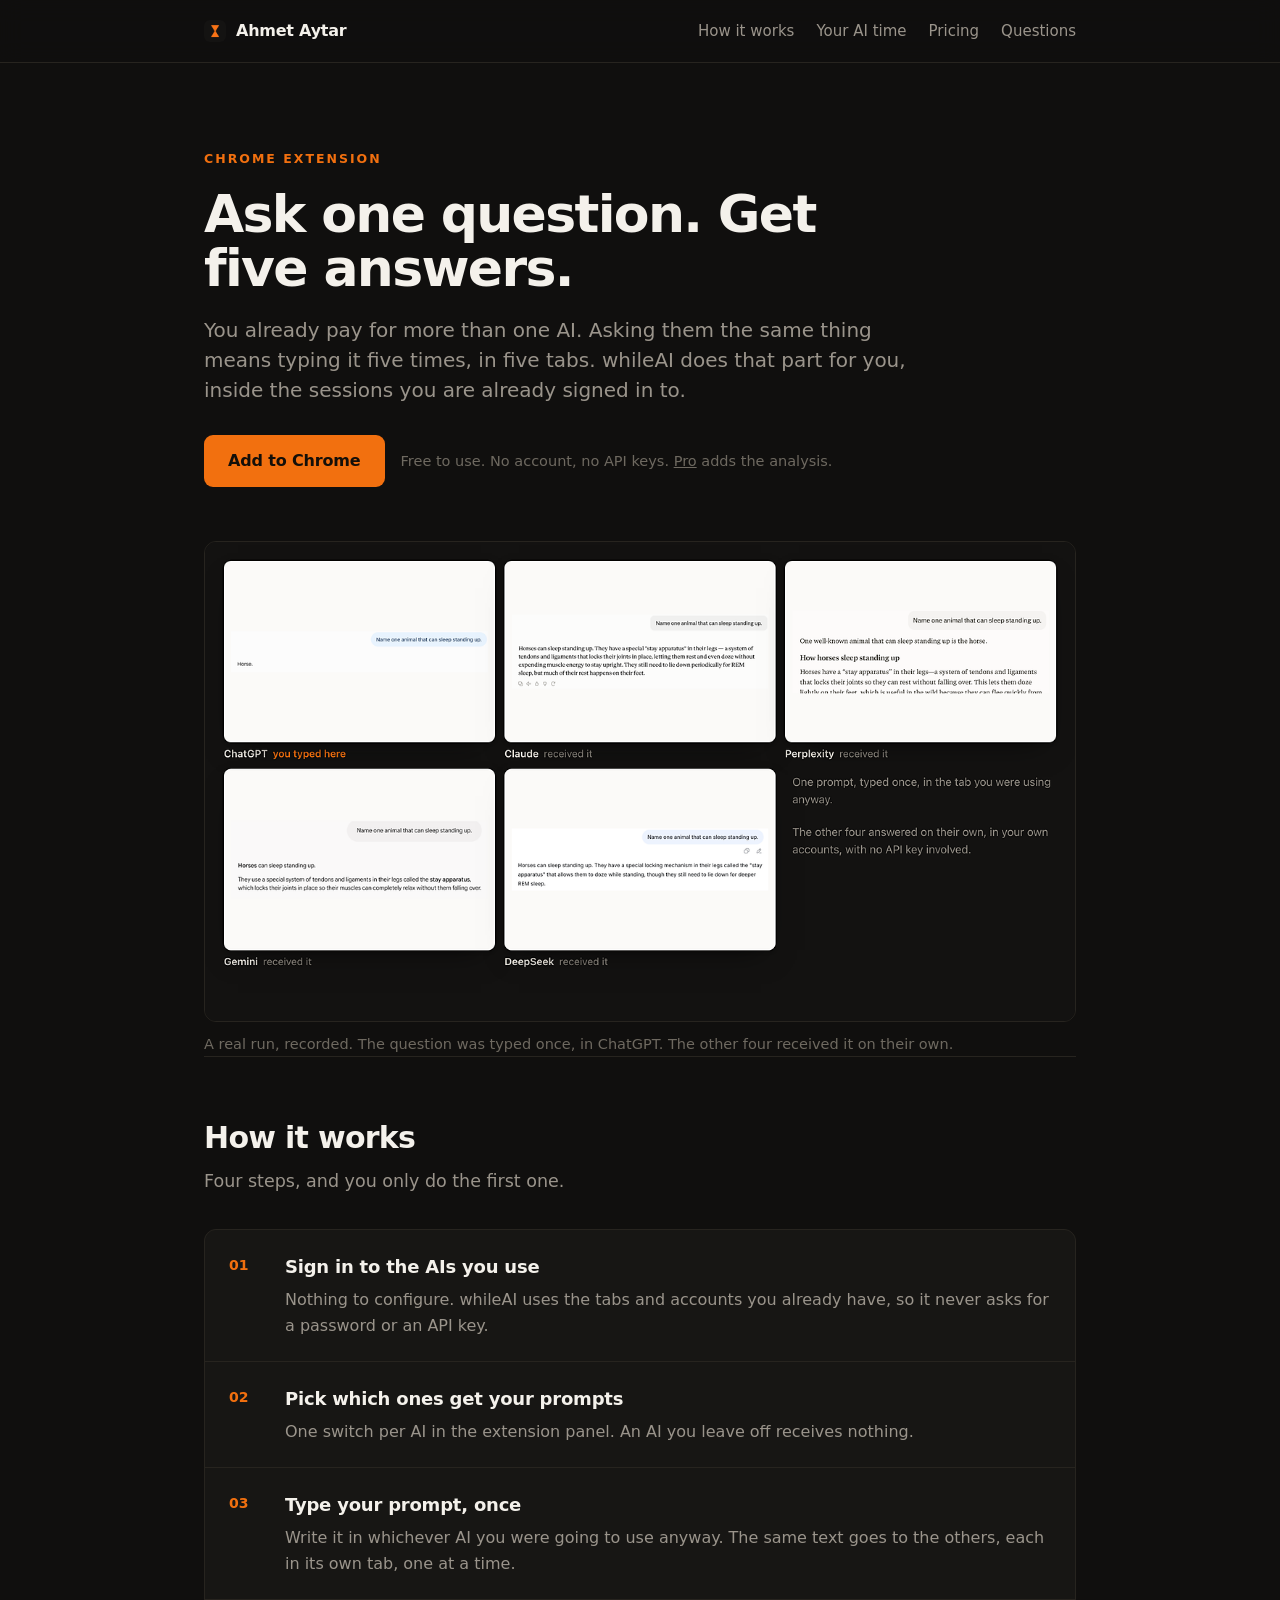
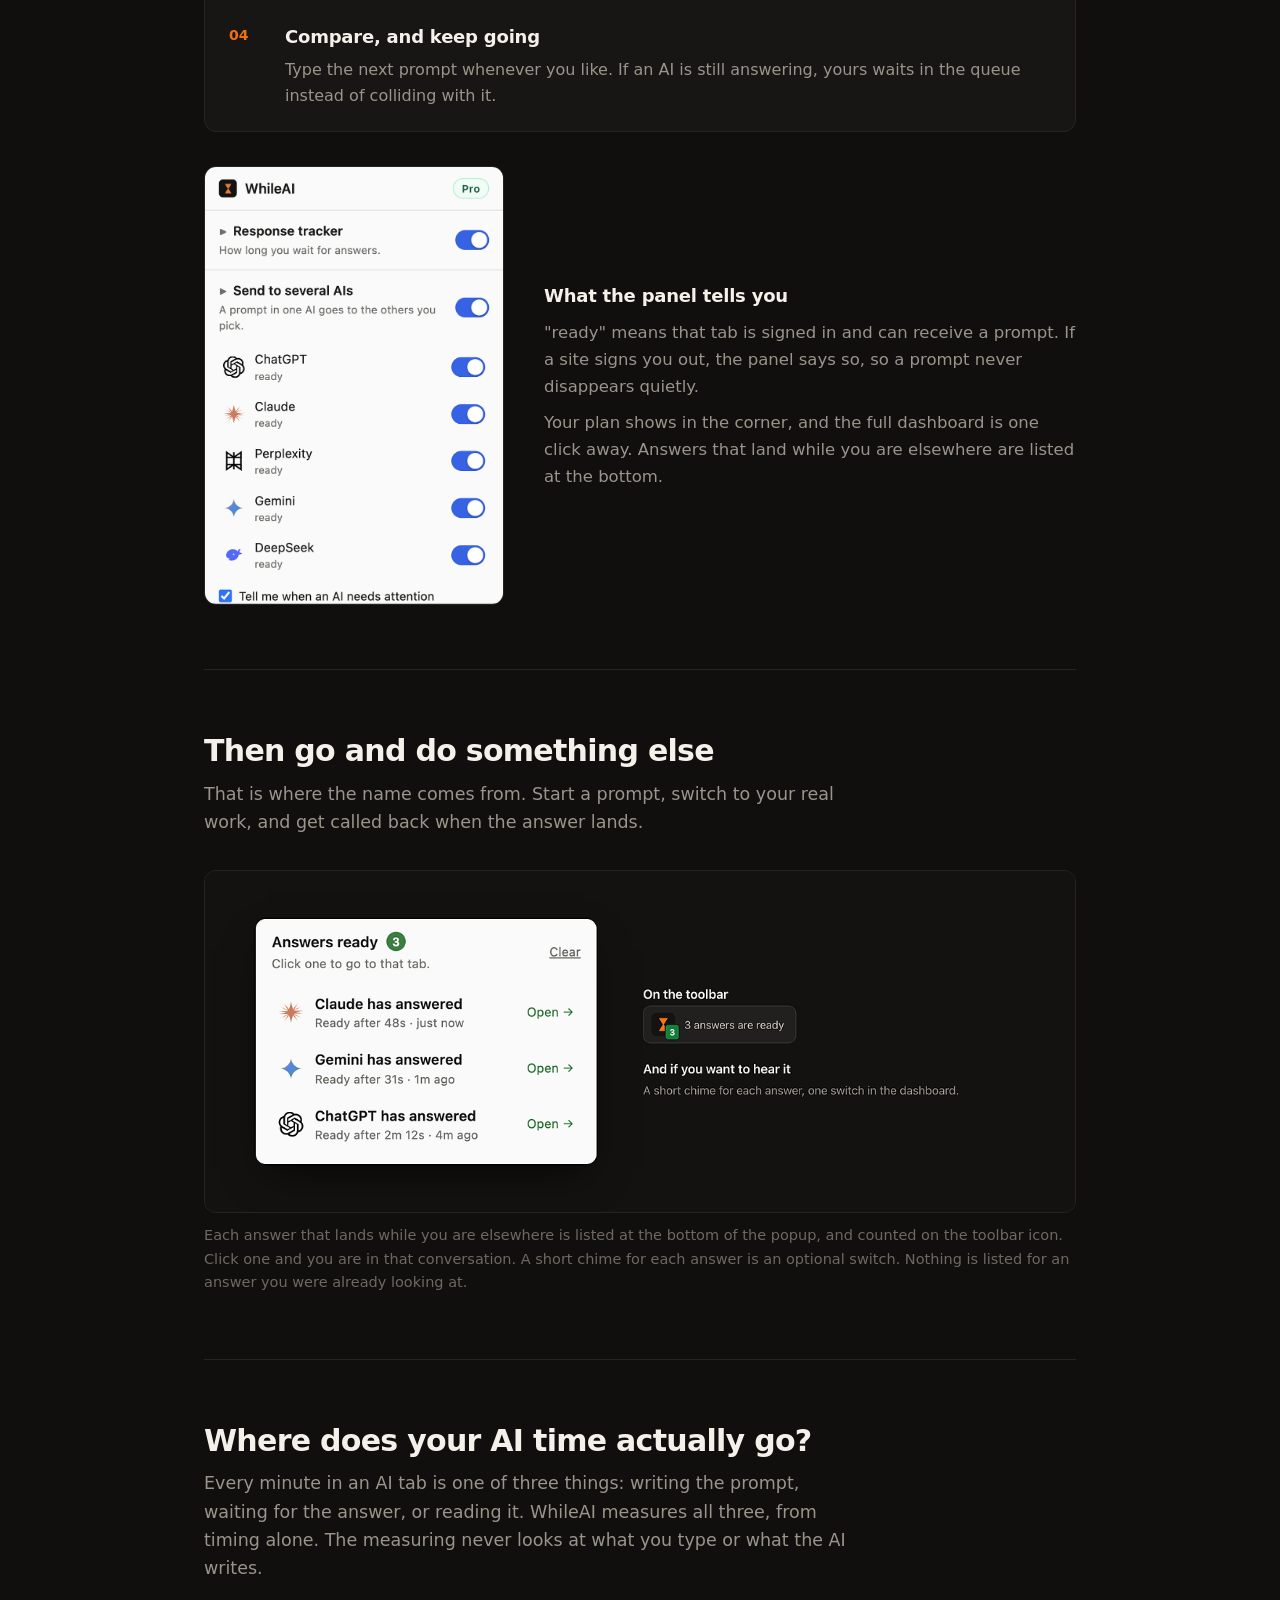
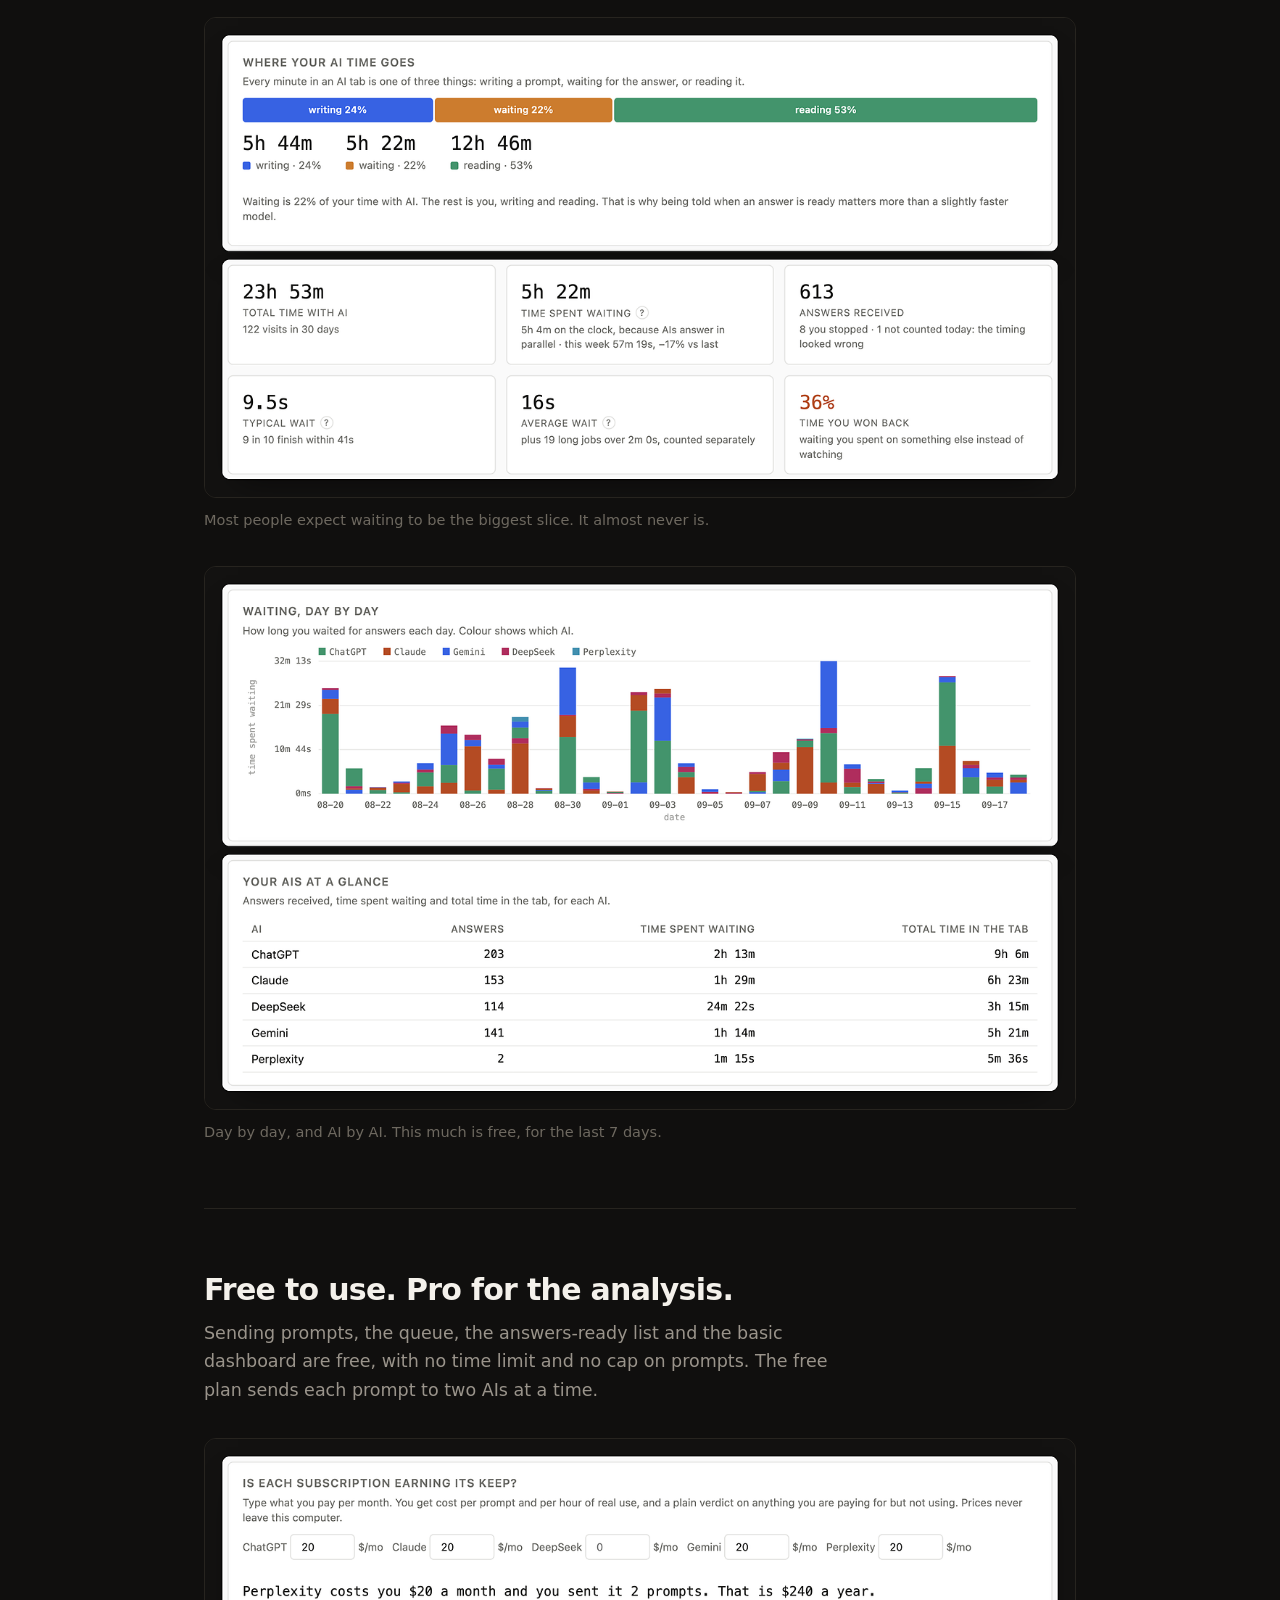
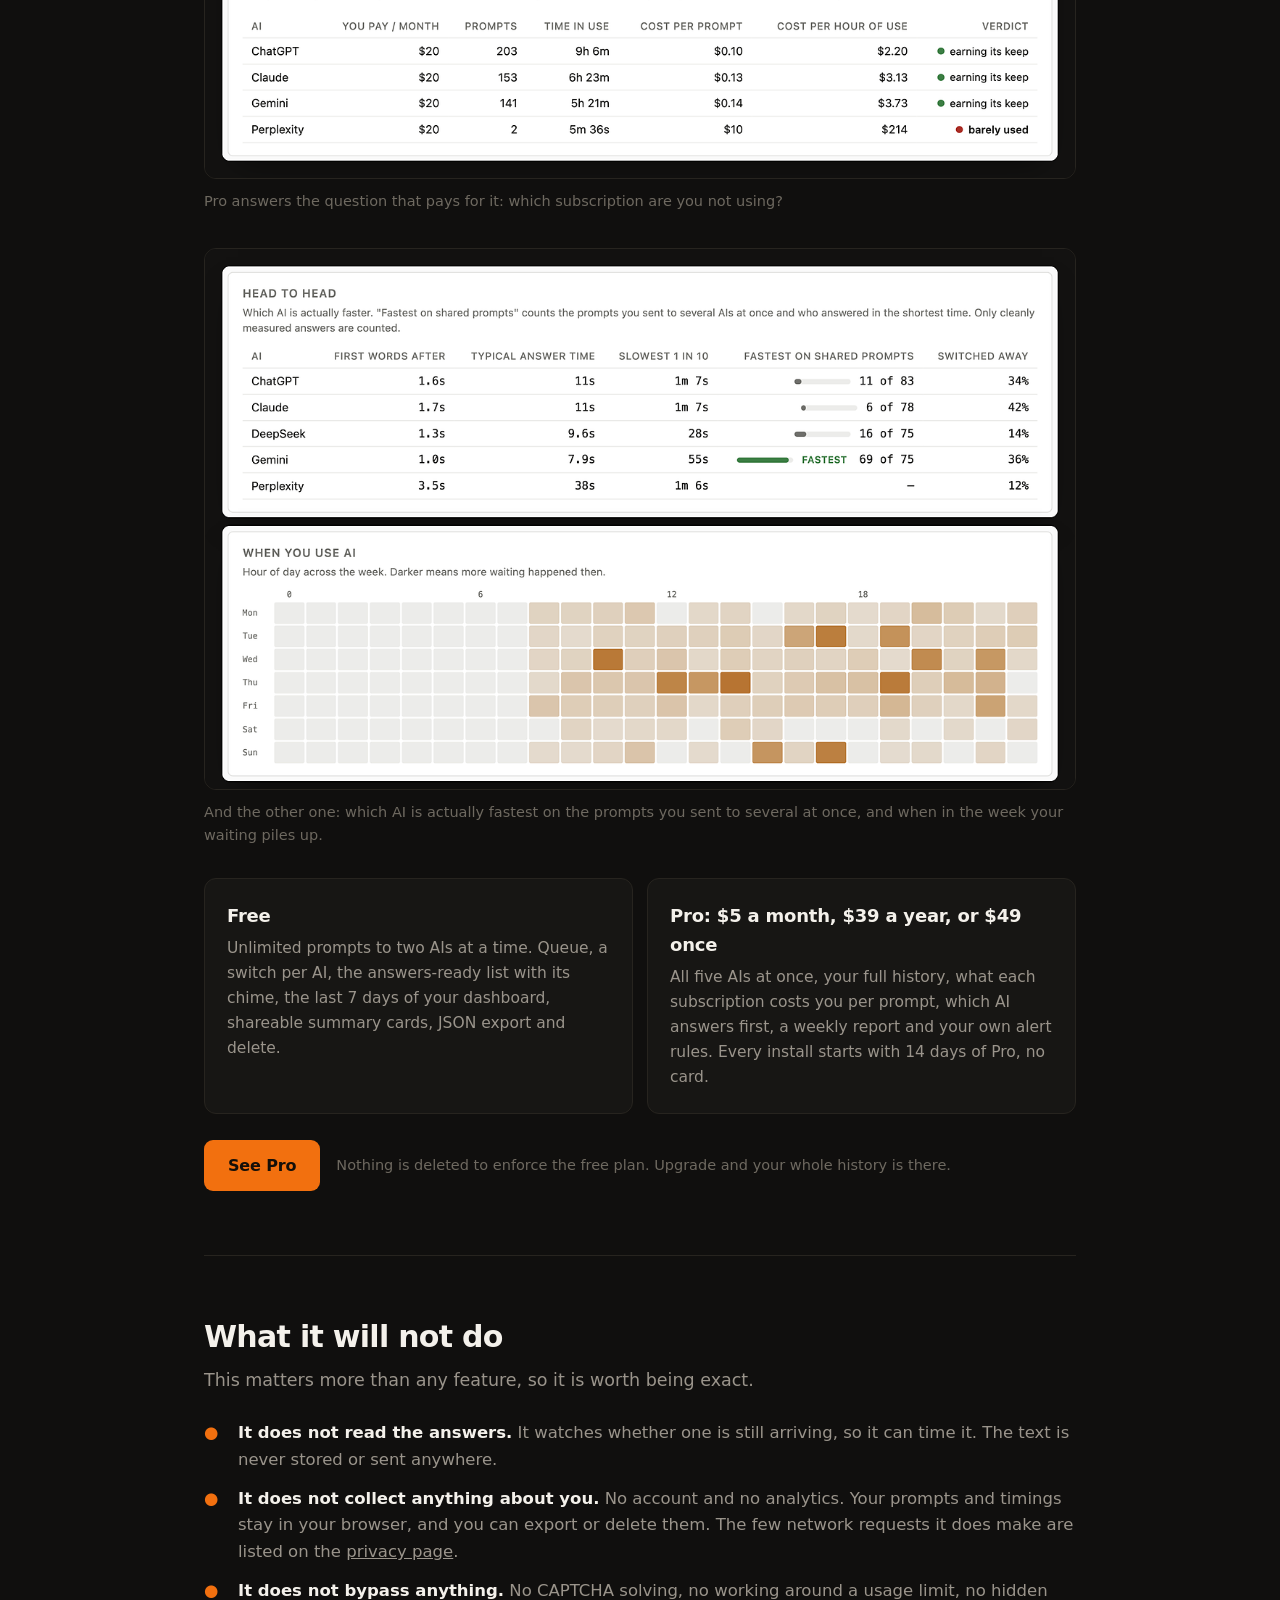
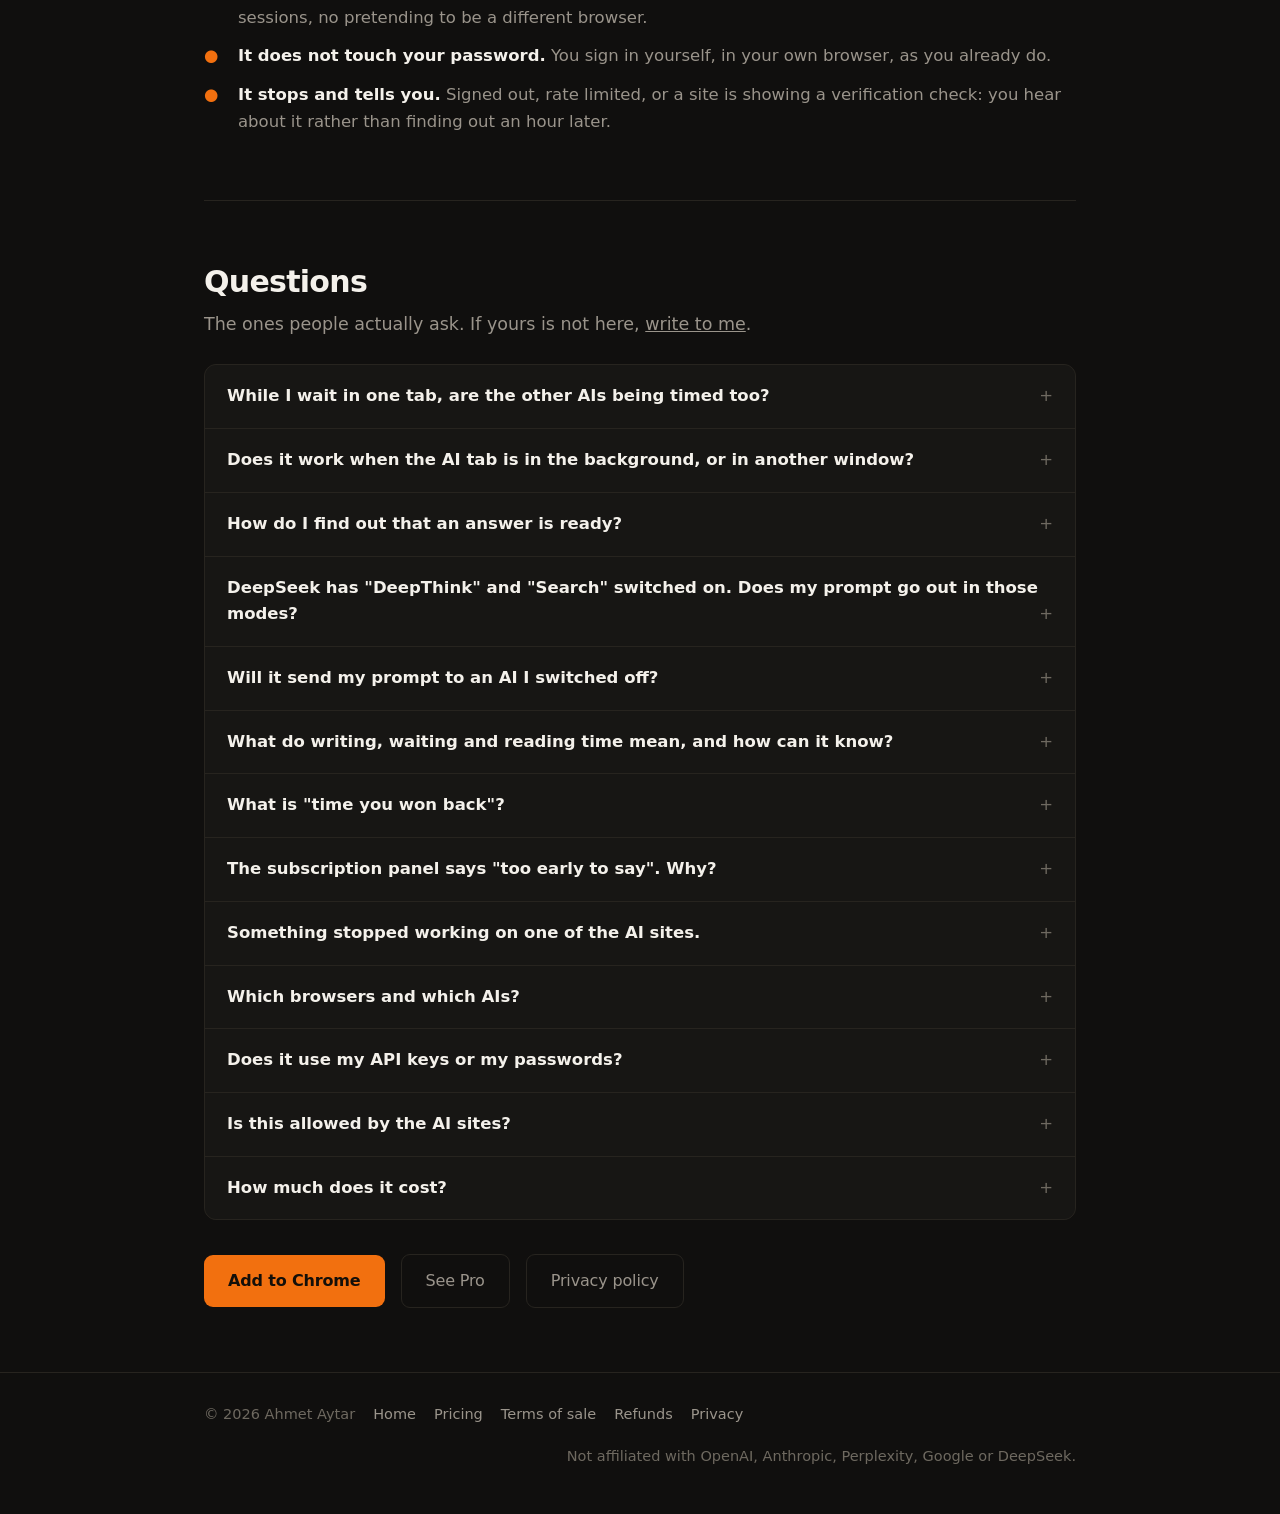
==== whileai/index.html @ 4725c01c "docs(whileai): say the measuring never looks at what is typed, not that nothing is read Co-Authored-" ====
<!doctype html>
<html lang="en">
<head>
<meta charset="utf-8">
<meta name="viewport" content="width=device-width, initial-scale=1">
<title>WhileAI: ask ChatGPT, Claude and Gemini at once</title>
<meta name="description" content="Send one prompt to ChatGPT, Claude, Gemini, Perplexity and DeepSeek in your own tabs. Get told when answers land. See where your AI time goes.">
<link rel="stylesheet" href="../style.css">
<link rel="icon" href="img/icon.png">
<link rel="canonical" href="https://ahmetaytar.com/whileai/">
<meta property="og:title" content="WhileAI: one prompt, several AIs, your own tabs">
<meta property="og:description" content="Type a prompt once. ChatGPT, Claude, Gemini, Perplexity and DeepSeek answer in your own tabs, and you get told when they are done.">
<meta property="og:image" content="https://ahmetaytar.com/whileai/img/proof.png">
<meta property="og:url" content="https://ahmetaytar.com/whileai">
<meta name="twitter:card" content="summary_large_image">
</head>
<body>

<header class="top"><div class="wrap">
  <a class="brand" href="/"><img src="img/icon.png" alt="">Ahmet Aytar</a>
  <nav><a href="#how">How it works</a><a href="#time">Your AI time</a><a href="#pricing">Pricing</a><a href="#help">Questions</a></nav>
</div></header>

<div class="wrap">

<section class="hero plain">
  <div class="eyebrow">Chrome extension</div>
  <h1>Ask one question. Get five answers.</h1>
  <p class="lede">You already pay for more than one AI. Asking them the same
  thing means typing it five times, in five tabs. whileAI does that part for
  you, inside the sessions you are already signed in to.</p>
  <div class="actions">
    <a class="btn" href="https://chromewebstore.google.com/detail/jkemgnopkjenepaohooaghojmoabplmp">Add to Chrome</a>
    <span class="note">Free to use. No account, no API keys. <a href="upgrade/">Pro</a> adds the analysis.</span>
  </div>
</section>

<figure class="proofscroll">
  <img src="img/proof.png" alt="Five AI panes side by side. The prompt was typed in ChatGPT; Claude, Perplexity, Gemini and DeepSeek each show the same question and their own answer." width="1200" height="660">
  <figcaption>A real run, recorded. The question was typed once, in ChatGPT.
  The other four received it on their own.</figcaption>
</figure>

<section id="how">
  <h2>How it works</h2>
  <p class="sub">Four steps, and you only do the first one.</p>

  <div class="steps">
    <div class="step"><b>01</b><div>
      <h3>Sign in to the AIs you use</h3>
      <p>Nothing to configure. whileAI uses the tabs and accounts you already
      have, so it never asks for a password or an API key.</p>
    </div></div>
    <div class="step"><b>02</b><div>
      <h3>Pick which ones get your prompts</h3>
      <p>One switch per AI in the extension panel. An AI you leave off receives
      nothing.</p>
    </div></div>
    <div class="step"><b>03</b><div>
      <h3>Type your prompt, once</h3>
      <p>Write it in whichever AI you were going to use anyway. The same text
      goes to the others, each in its own tab, one at a time.</p>
    </div></div>
    <div class="step"><b>04</b><div>
      <h3>Compare, and keep going</h3>
      <p>Type the next prompt whenever you like. If an AI is still answering,
      yours waits in the queue instead of colliding with it.</p>
    </div></div>
  </div>

  <div class="panelrow">
    <figure class="panelshot">
      <img src="img/panel.png" alt="The whileAI panel showing ChatGPT, Claude, Perplexity, Gemini and DeepSeek, each marked ready with its own toggle." width="760" height="1115">
    </figure>
    <div class="panelcopy">
      <h3>What the panel tells you</h3>
      <p>"ready" means that tab is signed in and can receive a prompt. If a site
      signs you out, the panel says so, so a prompt never disappears quietly.</p>
      <p>Your plan shows in the corner, and the full dashboard is one click
      away. Answers that land while you are elsewhere are listed at the bottom.</p>
    </div>
  </div>
</section>

<section id="notify">
  <h2>Then go and do something else</h2>
  <p class="sub">That is where the name comes from. Start a prompt, switch to
  your real work, and get called back when the answer lands.</p>

  <figure>
    <img src="img/notify.png" alt="The Answers ready list in the WhileAI popup: Claude has answered, ready after 48 seconds; Gemini has answered; ChatGPT has answered. Beside it, the toolbar icon with a green 3." width="1200" height="470">
    <figcaption>Each answer that lands while you are elsewhere is listed at the bottom
    of the popup, and counted on the toolbar icon. Click one and you are in that
    conversation. A short chime for each answer is an optional switch.
    Nothing is listed for an answer you were already looking at.</figcaption>
  </figure>
</section>

<section id="time">
  <h2>Where does your AI time actually go?</h2>
  <p class="sub">Every minute in an AI tab is one of three things: writing the
  prompt, waiting for the answer, or reading it. WhileAI measures all three,
  from timing alone. The measuring never looks at what you type or what the AI writes.</p>

  <figure>
    <img src="img/dashboard.png" alt="The dashboard: a bar split into writing, waiting and reading time, above totals for time with AI, time spent waiting, answers received and typical wait." width="1200" height="661">
    <figcaption>Most people expect waiting to be the biggest slice. It almost never is.</figcaption>
  </figure>

  <figure>
    <img src="img/daily.png" alt="A bar chart of waiting time per day, coloured by AI, above a table of answers, waiting time and total time for each AI." width="1200" height="747">
    <figcaption>Day by day, and AI by AI. This much is free, for the last 7 days.</figcaption>
  </figure>
</section>

<section id="pricing">
  <h2>Free to use. Pro for the analysis.</h2>
  <p class="sub">Sending prompts, the queue, the answers-ready list and the basic
  dashboard are free, with no time limit and no cap on prompts. The free plan
  sends each prompt to two AIs at a time.</p>

  <figure>
    <img src="img/pro.png" alt="The Pro subscription panel: four AI subscriptions at 20 dollars each with cost per prompt and per hour of use, and a line saying Perplexity costs 20 dollars a month and was sent 2 prompts." width="1200" height="468">
    <figcaption>Pro answers the question that pays for it: which subscription are you not using?</figcaption>
  </figure>

  <figure>
    <img src="img/speed.png" alt="A head to head table of five AIs with first words, typical answer time and how often each was fastest on shared prompts, with Gemini marked fastest, above a heatmap of waiting by hour and weekday." width="1200" height="745" loading="lazy">
    <figcaption>And the other one: which AI is actually fastest on the prompts you sent to several at once, and when in the week your waiting piles up.</figcaption>
  </figure>

  <div class="cards">
    <div class="card">
      <h3>Free</h3>
      <p>Unlimited prompts to two AIs at a time. Queue, a switch per AI,
      the answers-ready list with its chime, the last 7 days of your dashboard, shareable
      summary cards, JSON export and delete.</p>
    </div>
    <div class="card">
      <h3>Pro: $5 a month, $39 a year, or $49 once</h3>
      <p>All five AIs at once, your full history, what each subscription costs
      you per prompt, which AI answers first, a weekly report and your own
      alert rules. Every install starts with 14 days of Pro, no card.</p>
    </div>
  </div>

  <div class="actions" style="margin-top:26px">
    <a class="btn" href="upgrade/">See Pro</a>
    <span class="note">Nothing is deleted to enforce the free plan. Upgrade and your whole history is there.</span>
  </div>
</section>

<section id="promises">
  <h2>What it will not do</h2>
  <p class="sub">This matters more than any feature, so it is worth being exact.</p>

  <div class="facts">
    <div class="fact"><i>&#9679;</i><div><b>It does not read the answers.</b>
      It watches whether one is still arriving, so it can time it. The text is
      never stored or sent anywhere.</div></div>
    <div class="fact"><i>&#9679;</i><div><b>It does not collect anything about you.</b>
      No account and no analytics. Your prompts and timings stay in your
      browser, and you can export or delete them. The few network requests it
      does make are listed on the <a href="privacy/">privacy page</a>.</div></div>
    <div class="fact"><i>&#9679;</i><div><b>It does not bypass anything.</b>
      No CAPTCHA solving, no working around a usage limit, no hidden sessions,
      no pretending to be a different browser.</div></div>
    <div class="fact"><i>&#9679;</i><div><b>It does not touch your password.</b>
      You sign in yourself, in your own browser, as you already do.</div></div>
    <div class="fact"><i>&#9679;</i><div><b>It stops and tells you.</b>
      Signed out, rate limited, or a site is showing a verification check:
      you hear about it rather than finding out an hour later.</div></div>
  </div>
</section>

<section id="help">
  <h2>Questions</h2>
  <p class="sub">The ones people actually ask. If yours is not here,
  <a href="mailto:aytarahmetyasin@gmail.com">write to me</a>.</p>

  <div class="faq">
    <details><summary>While I wait in one tab, are the other AIs being timed too?</summary>
      <p>Yes. Every AI tab is timed on its own, at the same moment, including the ones in the background that you are not looking at. If you send one prompt to four AIs, you get four separate timings.</p>
      <p>The dashboard shows this two ways, because they are different questions. <b>Time spent waiting</b> adds up every AI's wait. Under it, <b>on the clock</b> merges the waits that overlapped. Four AIs that each take 10 seconds, all at once, is 40 seconds of waiting and 10 seconds on the clock. The first tells you how much answering you asked for; the second is how long you actually sat there.</p></details>
    <details><summary>Does it work when the AI tab is in the background, or in another window?</summary>
      <p>Yes, that is the normal case. Your prompt is delivered to tabs you are not looking at, and the answers-ready list tells you when each one has answered. Chrome slows background tabs down a great deal; WhileAI times its own steps on a clock Chrome does not slow, so a tab you have not touched for an hour still receives the prompt straight away.</p></details>
    <details><summary>How do I find out that an answer is ready?</summary>
      <p>The WhileAI popup has an <b>Answers ready</b> list at the bottom: one line per answer that landed while you were not looking at that tab, naming the AI and how long it took. Click a line and you are in that conversation, and the line goes away. The toolbar icon shows the same count in green. If you also want to hear it, the dashboard has a switch for a short chime that plays once per answer, with a "Test the chime" button next to it.</p></details>
    <details><summary>DeepSeek has "DeepThink" and "Search" switched on. Does my prompt go out in those modes?</summary>
      <p>No. DeepSeek remembers those two buttons from your last visit, and a slow thinking mode is rarely what you want when the same prompt is going to several AIs. Before WhileAI types a prompt there on your behalf it switches both off, the same click you would make, so the prompt goes out in the standard mode. It only does this on prompts it delivers, never while you are typing in DeepSeek yourself.</p></details>
    <details><summary>Will it send my prompt to an AI I switched off?</summary>
      <p>No. There is one switch per AI and an AI that is off receives nothing. Closing an AI's tab switches it off too. On the free plan a prompt reaches two other AIs at a time; if you switched on more, a notice tells you by name which ones were left out.</p></details>
    <details><summary>What do writing, waiting and reading time mean, and how can it know?</summary>
      <p>Writing is the time keys are being pressed in the message box. Waiting is from the moment you send until the answer stops arriving. Reading is time with the tab in front, the window focused, and some sign of life from you in the last minute. All three come from timing alone. WhileAI never reads what you type or what the AI writes, and a tab left open overnight does not count as eight hours of reading.</p></details>
    <details><summary>What is "time you won back"?</summary>
      <p>The share of your waiting that you spent on something else instead of watching the answer appear. A higher number is better. It only counts answers in tabs you were using yourself; prompts delivered to background tabs are left out, because "you left the tab" means nothing for a tab you were never in.</p></details>
    <details><summary>The subscription panel says "too early to say". Why?</summary>
      <p>It will not judge a subscription on less than 14 days of use. Until then it shows what each prompt has cost you so far, scaled from the days it has. After two weeks it says which subscriptions are earning their keep and which you have barely opened.</p></details>
    <details><summary>Something stopped working on one of the AI sites.</summary>
      <p>The AI sites change their pages often. WhileAI checks itself, and when a site changes, a fix is usually published within hours and installs on its own, with no store update. Reloading the AI tab picks it up. If it has not come back by the next day, write to me.</p></details>
    <details><summary>Which browsers and which AIs?</summary>
      <p>Chrome, and browsers that install from the Chrome Web Store such as Edge, Brave and Arc. ChatGPT, Claude, Gemini, Perplexity and DeepSeek. It runs on those five sites only and asks for no "all sites" access. Every permission is explained on the <a href="privacy/">privacy page</a>.</p></details>
    <details><summary>Does it use my API keys or my passwords?</summary>
      <p>Neither. It works inside the tabs you are already signed in to, the same way you would: it puts the text in the box and presses send. It never sees a password, and there is nothing to configure.</p></details>
    <details><summary>Is this allowed by the AI sites?</summary>
      <p>WhileAI does by machine what you would do by hand in your own account, one prompt at a time, at human pace. It does not solve CAPTCHAs, get around usage limits or hide what it is. When a site puts up a check or a limit, it stops and tells you. Each provider's terms are still yours to follow, and none of them is affiliated with WhileAI.</p></details>
    <details><summary>How much does it cost?</summary>
      <p>Using it is free: unlimited prompts to two AIs at a time, with the answers-ready list and the 7-day dashboard. <a href="upgrade/">Pro</a> is $5 a month, $39 a year or $49 once, and adds all five AIs and the analysis. Every install starts with 14 days of Pro, no card.</p></details>
  </div>

  <div class="actions" style="margin-top:34px">
    <a class="btn" href="https://chromewebstore.google.com/detail/jkemgnopkjenepaohooaghojmoabplmp">Add to Chrome</a>
    <a class="btn ghost" href="upgrade/">See Pro</a>
    <a class="btn ghost" href="privacy/">Privacy policy</a>
  </div>
</section>

</div>

<footer><div class="wrap">
  <span>&copy; 2026 Ahmet Aytar</span>
  <a href="/">Home</a>
  <a href="upgrade/">Pricing</a>
  <a href="terms/">Terms of sale</a>
  <a href="refund/">Refunds</a>
  <a href="privacy/">Privacy</a>
  <span class="spacer">Not affiliated with OpenAI, Anthropic, Perplexity, Google or DeepSeek.</span>
</div></footer>

</body>
</html>
---- style.css ----
/* ahmetaytar.com
   One stylesheet for the studio page and every project page under it.
   Same art direction as the product screenshots: one dark ground, one accent,
   type doing most of the work. */
:root {
  --bg:      #100F0E;
  --raise:   #171614;
  --line:    #27241F;
  --text:    #F4F1EB;
  --muted:   #9A948B;
  --dim:     #6E6960;
  --accent:  #F2700F;
  --paper:   #FBFAF8;
  --maxw:    920px;
}
* { box-sizing: border-box; margin: 0; padding: 0; }
html { scroll-behavior: smooth; }
body {
  background: var(--bg); color: var(--text);
  font: 17px/1.62 -apple-system, BlinkMacSystemFont, "SF Pro Text", "Segoe UI", system-ui, sans-serif;
  -webkit-font-smoothing: antialiased;
}
a { color: inherit; }
.wrap { max-width: var(--maxw); margin: 0 auto; padding: 0 24px; }

/* header */
.top { border-bottom: 1px solid var(--line); position: sticky; top: 0; z-index: 5;
       background: rgba(16,15,14,.86); backdrop-filter: saturate(140%) blur(12px); }
.top .wrap { display: flex; align-items: center; justify-content: space-between; height: 62px; }
.brand { display: flex; align-items: center; gap: 10px; font-weight: 600; letter-spacing: -.015em;
         text-decoration: none; font-size: 16px; }
.brand img { width: 22px; height: 22px; border-radius: 6px; }
.top nav { display: flex; gap: 22px; font-size: 15px; color: var(--muted); }
.top nav a { text-decoration: none; }
.top nav a:hover { color: var(--text); }

/* hero */
.hero { padding: 86px 0 20px; }
.eyebrow { font-size: 12.5px; font-weight: 650; letter-spacing: .16em; text-transform: uppercase;
           color: var(--accent); margin-bottom: 18px; }
h1 { font-family: -apple-system, BlinkMacSystemFont, "SF Pro Display", system-ui, sans-serif;
     font-size: 52px; line-height: 1.04; letter-spacing: -.032em; font-weight: 700; max-width: 17ch; }
.lede { margin-top: 20px; font-size: 20px; line-height: 1.5; color: var(--muted); max-width: 56ch; }
.actions { margin-top: 30px; display: flex; align-items: center; gap: 16px; flex-wrap: wrap; }
.btn { display: inline-block; background: var(--accent); color: #140F09; text-decoration: none;
       font-weight: 640; font-size: 16px; padding: 13px 24px; border-radius: 9px;
       letter-spacing: -.01em; }
.btn:hover { filter: brightness(1.08); }
.btn.ghost { background: transparent; color: var(--muted); border: 1px solid var(--line); font-weight: 500; }
.note { font-size: 14.5px; color: var(--dim); }

/* sections */
section { padding: 64px 0; border-top: 1px solid var(--line); }
section.plain { border-top: 0; }
/* A deep link lands the heading clear of the sticky header, not under its edge. */
section[id] { scroll-margin-top: 24px; }
h2 { font-size: 30px; letter-spacing: -.024em; font-weight: 660; line-height: 1.15; }
h2 + .sub { margin-top: 11px; color: var(--muted); font-size: 17.5px; max-width: 58ch; }
h3 { font-size: 18px; font-weight: 620; letter-spacing: -.012em; margin-bottom: 6px; }

/* steps */
.steps { margin-top: 34px; display: grid; gap: 1px; background: var(--line);
         border: 1px solid var(--line); border-radius: 12px; overflow: hidden; }
.step { background: var(--raise); padding: 22px 24px; display: grid;
        grid-template-columns: 40px 1fr; gap: 16px; align-items: start; }
.step b { color: var(--accent); font-size: 14px; font-weight: 700; padding-top: 2px; }
.step p { color: var(--muted); font-size: 16px; }

/* figures */
figure { margin: 34px 0 0; }
figure img { display: block; width: 100%; height: auto; border-radius: 12px;
             border: 1px solid var(--line); }
figcaption { margin-top: 11px; font-size: 14.5px; color: var(--dim); }

/* cards */
.cards { margin-top: 30px; display: grid; grid-template-columns: repeat(2, 1fr); gap: 14px; }
.card { background: var(--raise); border: 1px solid var(--line); border-radius: 12px; padding: 22px; }
.card p { color: var(--muted); font-size: 15.5px; }

/* facts list */
.facts { margin-top: 26px; display: grid; gap: 12px; }
.fact { display: grid; grid-template-columns: 22px 1fr; gap: 12px; align-items: start;
        font-size: 16.5px; color: var(--muted); }
.fact i { font-style: normal; color: var(--accent); }
.fact b { color: var(--text); font-weight: 600; }

/* project list on the studio page */
.projects { margin-top: 30px; display: grid; gap: 14px; }
.project { display: block; text-decoration: none; background: var(--raise);
           border: 1px solid var(--line); border-radius: 13px; padding: 24px 26px; }
.project:hover { border-color: #3A352E; }
.project .row { display: flex; align-items: center; gap: 12px; }
.project img { width: 30px; height: 30px; border-radius: 8px; }
.project .name { font-size: 19px; font-weight: 640; letter-spacing: -.015em; }
.project .meta { margin-left: auto; font-size: 13.5px; color: var(--dim); }
.project p { margin-top: 10px; color: var(--muted); font-size: 16px; }
.soon { background: transparent; border-style: dashed; }
.soon .name { color: var(--dim); }

/* prose for the privacy page */
.prose { padding: 56px 0 40px; }
.prose h2 { font-size: 21px; margin: 34px 0 10px; }
.prose p, .prose li { color: var(--muted); font-size: 16.5px; }
.prose ul { margin: 10px 0 0 20px; }
.prose li { margin-bottom: 7px; }
.prose strong { color: var(--text); font-weight: 600; }
.updated { color: var(--dim); font-size: 14.5px; margin-top: 10px; }

footer { border-top: 1px solid var(--line); padding: 30px 0 46px; color: var(--dim); font-size: 14.5px; }
footer .wrap { display: flex; gap: 18px; flex-wrap: wrap; align-items: center; }
footer a { color: var(--muted); text-decoration: none; }
footer a:hover { color: var(--text); }
footer .spacer { margin-left: auto; }

@media (max-width: 720px) {
  h1 { font-size: 36px; }
  .cards { grid-template-columns: 1fr; }
  .hero { padding-top: 56px; }
  h2 { font-size: 25px; }
  /* The nav crowded the name on a phone, and none of its links are worth
     that. The page is short enough to scroll. */
  .top nav { display: none; }
  /* Five panes side by side are unreadable at 390px. Let the reader pan the
     image instead of pretending it fits. */
  .proofscroll { overflow-x: auto; -webkit-overflow-scrolling: touch; }
  .proofscroll img { width: 900px; max-width: none; }
  .step { grid-template-columns: 30px 1fr; gap: 12px; padding: 18px 18px; }
  footer .wrap { gap: 10px; }
  footer .spacer { margin-left: 0; }
}

/* product page: the panel beside its explanation */
.panelrow { margin-top: 34px; display: grid; grid-template-columns: 300px 1fr; gap: 40px; align-items: center; }
.panelrow .panelshot { margin: 0; }
.panelrow .panelshot img { border-radius: 12px; }
.panelcopy p { color: var(--muted); font-size: 16.5px; margin-top: 10px; }
@media (max-width: 720px) { .panelrow { grid-template-columns: 1fr; } }

/* pricing (whileai/upgrade) */
.plans { margin-top: 34px; display: grid; grid-template-columns: repeat(3, 1fr); gap: 14px; align-items: stretch; }
.plan { background: var(--raise); border: 1px solid var(--line); border-radius: 14px; padding: 26px 24px 24px;
        display: flex; flex-direction: column; }
.plan.best { border-color: var(--accent); }
.plan .tag { font-size: 12px; font-weight: 650; letter-spacing: .14em; text-transform: uppercase; color: var(--dim); }
.plan.best .tag { color: var(--accent); }
.plan .amount { margin-top: 14px; font-size: 44px; font-weight: 700; letter-spacing: -.03em; line-height: 1; }
.plan .amount small { font-size: 16px; font-weight: 500; color: var(--muted); letter-spacing: 0; margin-left: 4px; }
.plan .was { margin-top: 8px; font-size: 14.5px; color: var(--dim); min-height: 22px; }
.plan p { margin-top: 14px; color: var(--muted); font-size: 15.5px; flex: 1; }
.plan .btn { margin-top: 22px; text-align: center; }
.plan .btn.off { background: transparent; color: var(--dim); border: 1px dashed var(--line); cursor: default; }
.fine { margin-top: 18px; font-size: 14.5px; color: var(--dim); max-width: 70ch; }

.compare { margin-top: 30px; width: 100%; border-collapse: collapse; font-size: 16px; }
.compare th, .compare td { text-align: left; padding: 13px 14px; border-bottom: 1px solid var(--line); vertical-align: top; }
.compare th { font-size: 12.5px; font-weight: 650; letter-spacing: .12em; text-transform: uppercase; color: var(--dim); }
.compare td:nth-child(2), .compare td:nth-child(3), .compare th:nth-child(2), .compare th:nth-child(3) { width: 120px; text-align: center; }
.compare td { color: var(--muted); }
.compare td:first-child { color: var(--text); }
.compare td span { display: block; font-size: 14.5px; color: var(--dim); margin-top: 2px; }
.compare .yes { color: var(--accent); font-weight: 650; }
.compare .no { color: #4A463F; }

.faq { margin-top: 26px; display: grid; gap: 1px; background: var(--line); border: 1px solid var(--line);
       border-radius: 12px; overflow: hidden; }
.faq details { background: var(--raise); padding: 18px 22px; }
.faq summary { cursor: pointer; font-weight: 600; font-size: 16.5px; list-style: none; }
.faq summary::-webkit-details-marker { display: none; }
.faq summary::after { content: "+"; float: right; color: var(--dim); font-weight: 400; }
.faq details[open] summary::after { content: "\2212"; }
.faq p { margin-top: 10px; color: var(--muted); font-size: 16px; }

.keysteps { margin-top: 26px; counter-reset: k; display: grid; gap: 12px; }
.keysteps div { display: grid; grid-template-columns: 30px 1fr; gap: 12px; color: var(--muted); font-size: 16.5px; }
.keysteps div::before { counter-increment: k; content: counter(k); color: var(--accent); font-weight: 700; font-size: 14px; padding-top: 3px; }
.keysteps b { color: var(--text); font-weight: 600; }

@media (max-width: 720px) {
  .plans { grid-template-columns: 1fr; }
  .compare td:nth-child(2), .compare td:nth-child(3), .compare th:nth-child(2), .compare th:nth-child(3) { width: 64px; }
  .compare th, .compare td { padding: 12px 8px; font-size: 15px; }
}
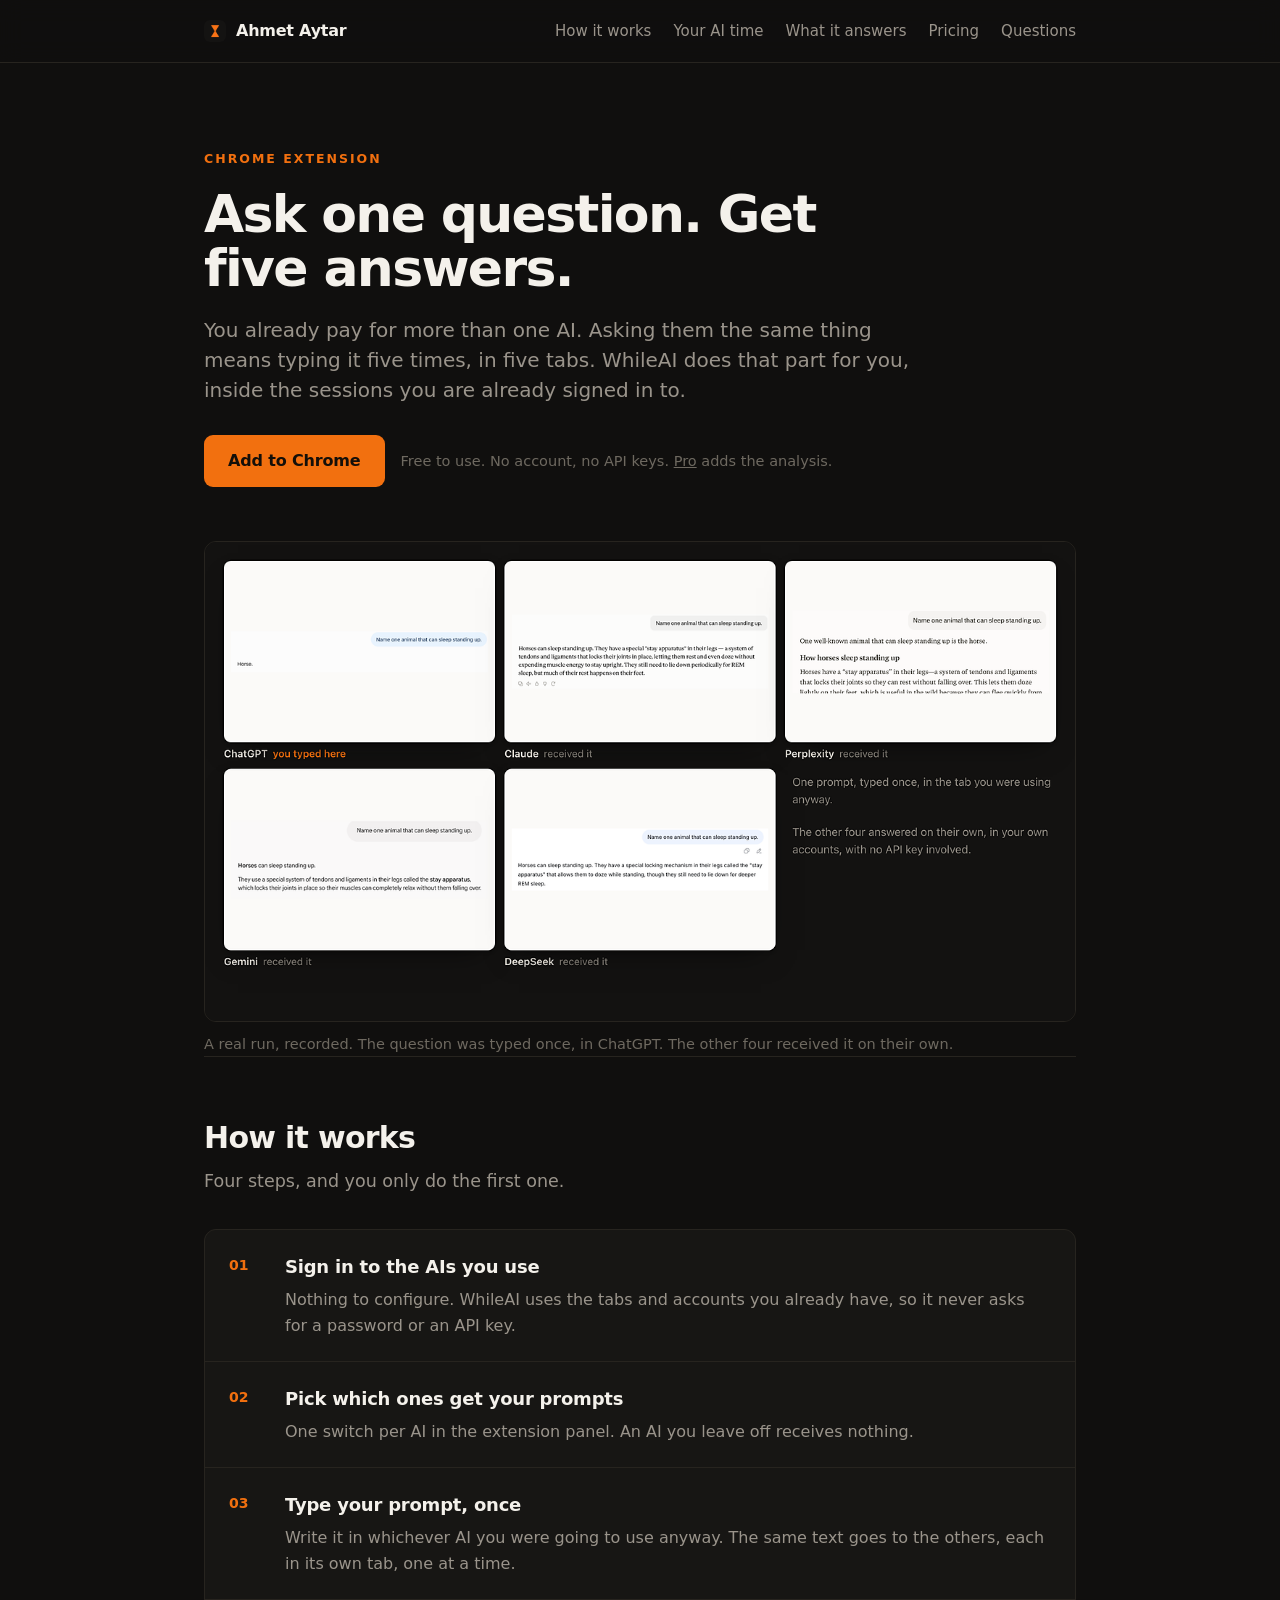
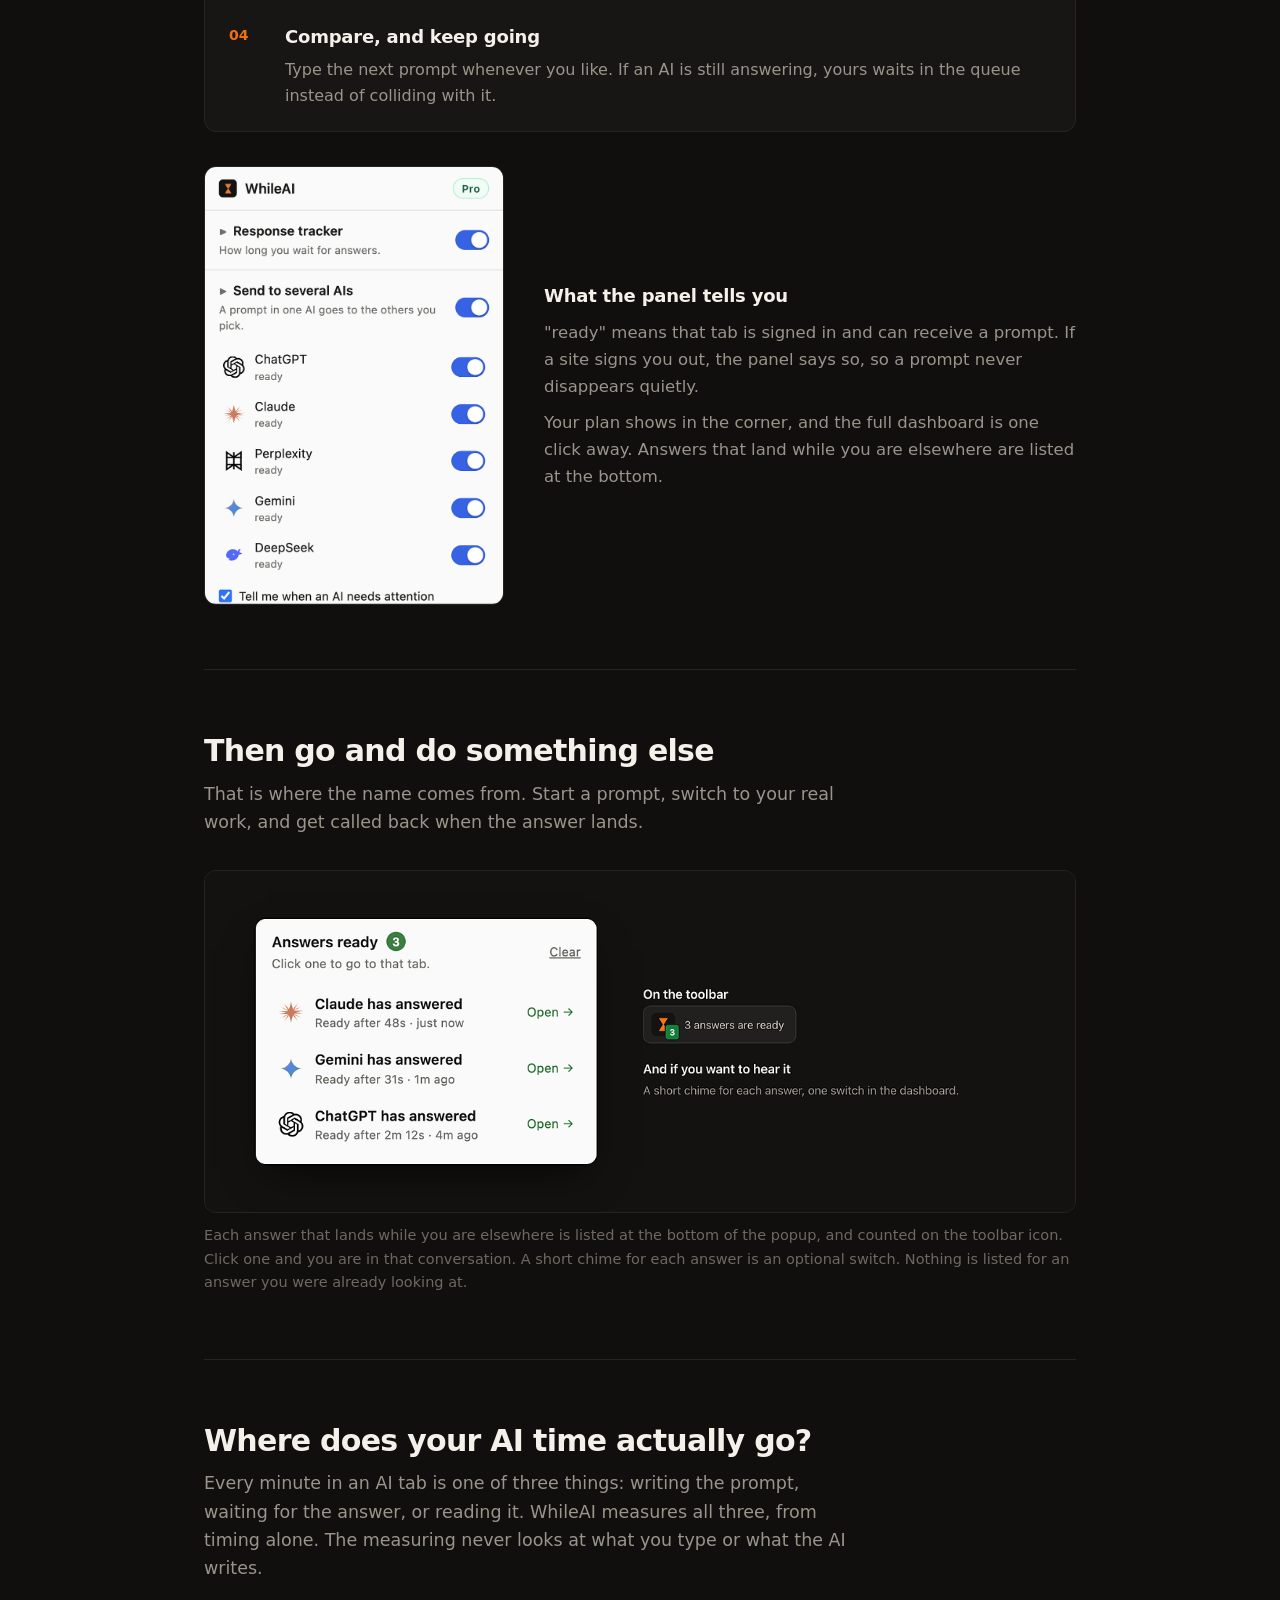
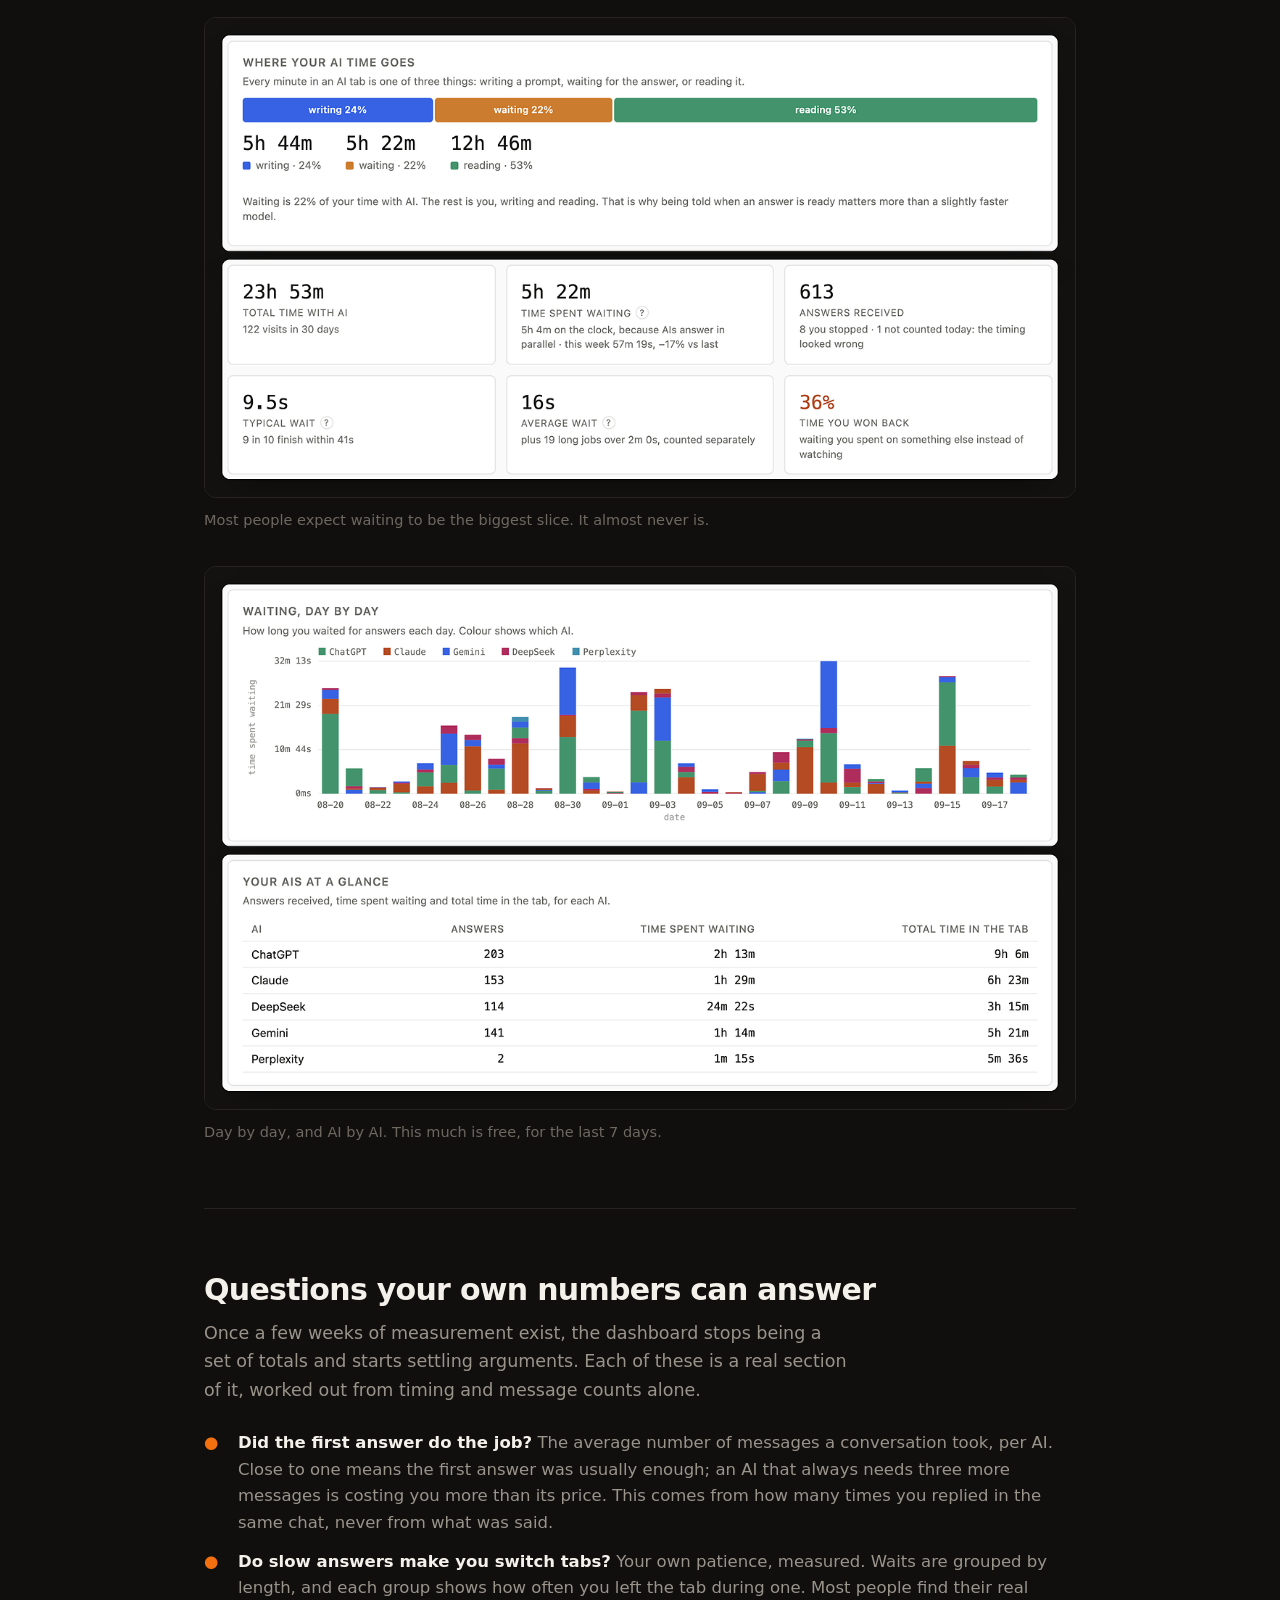
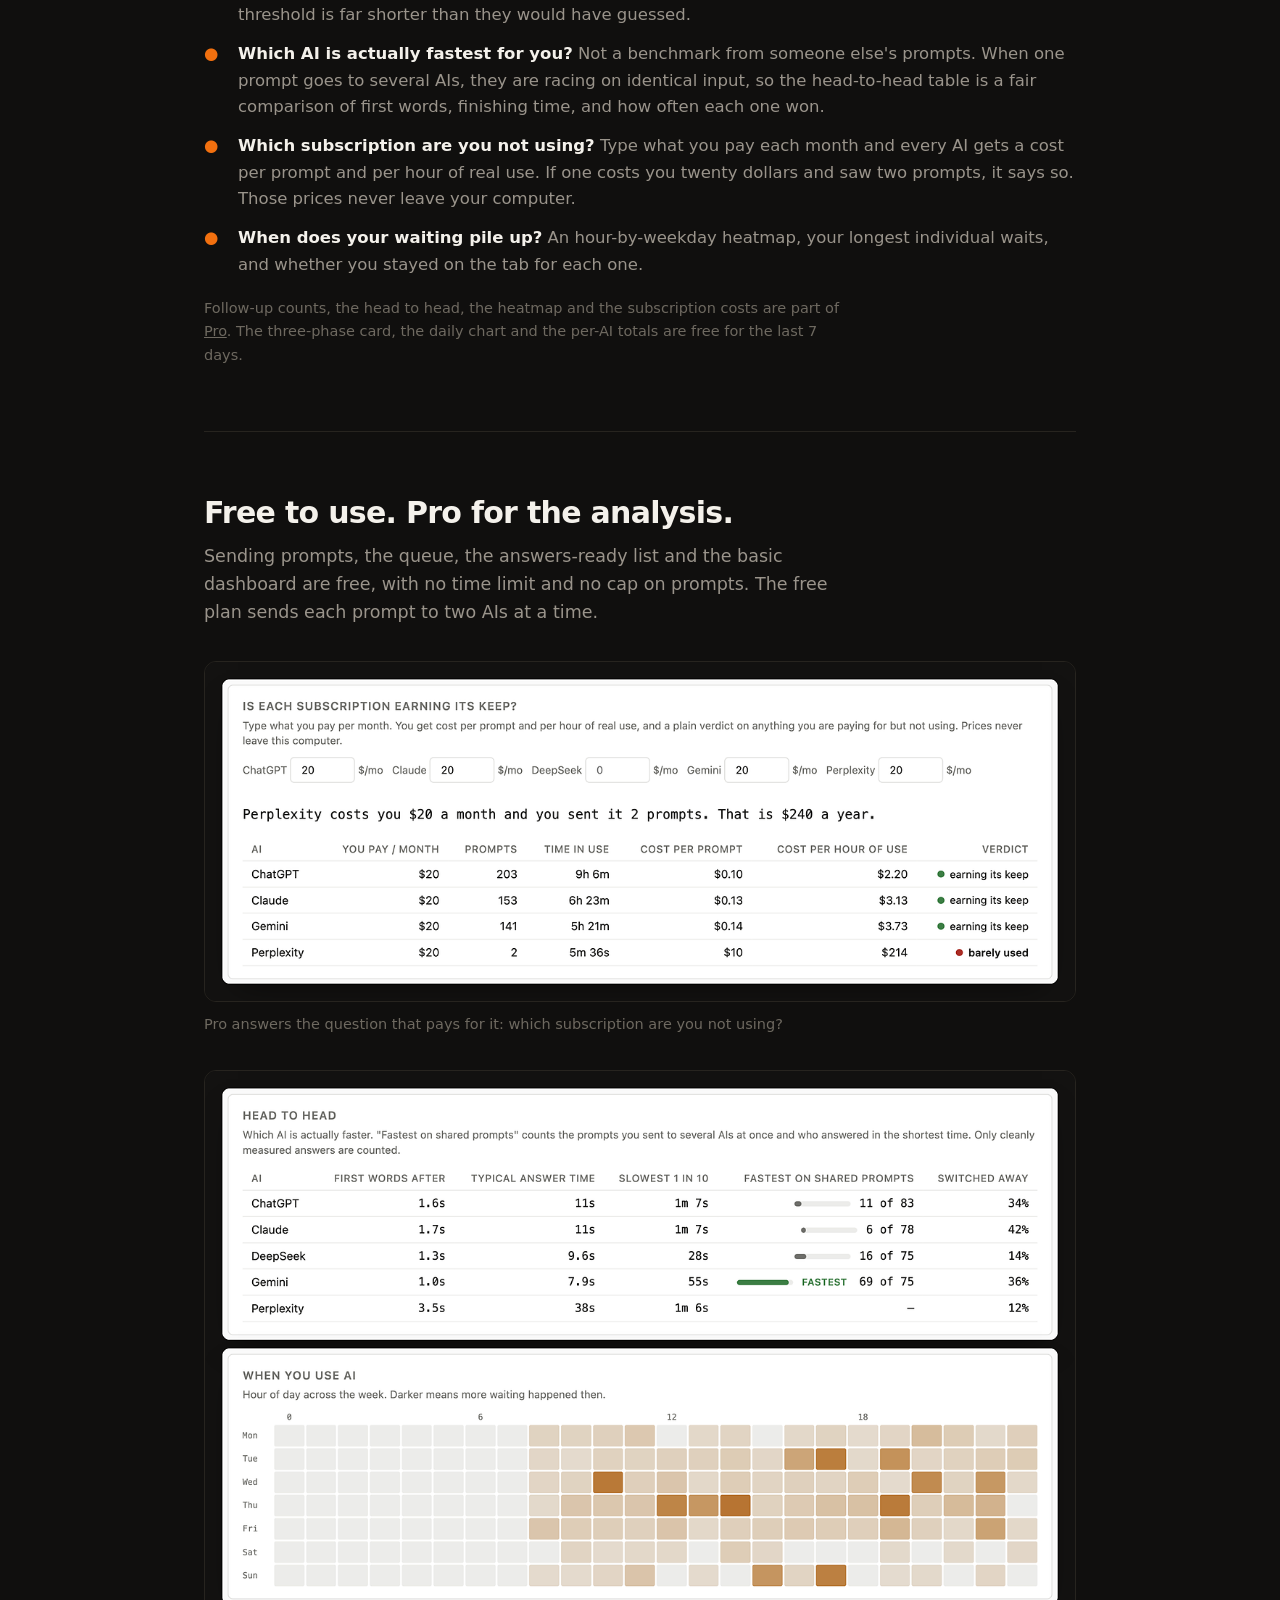
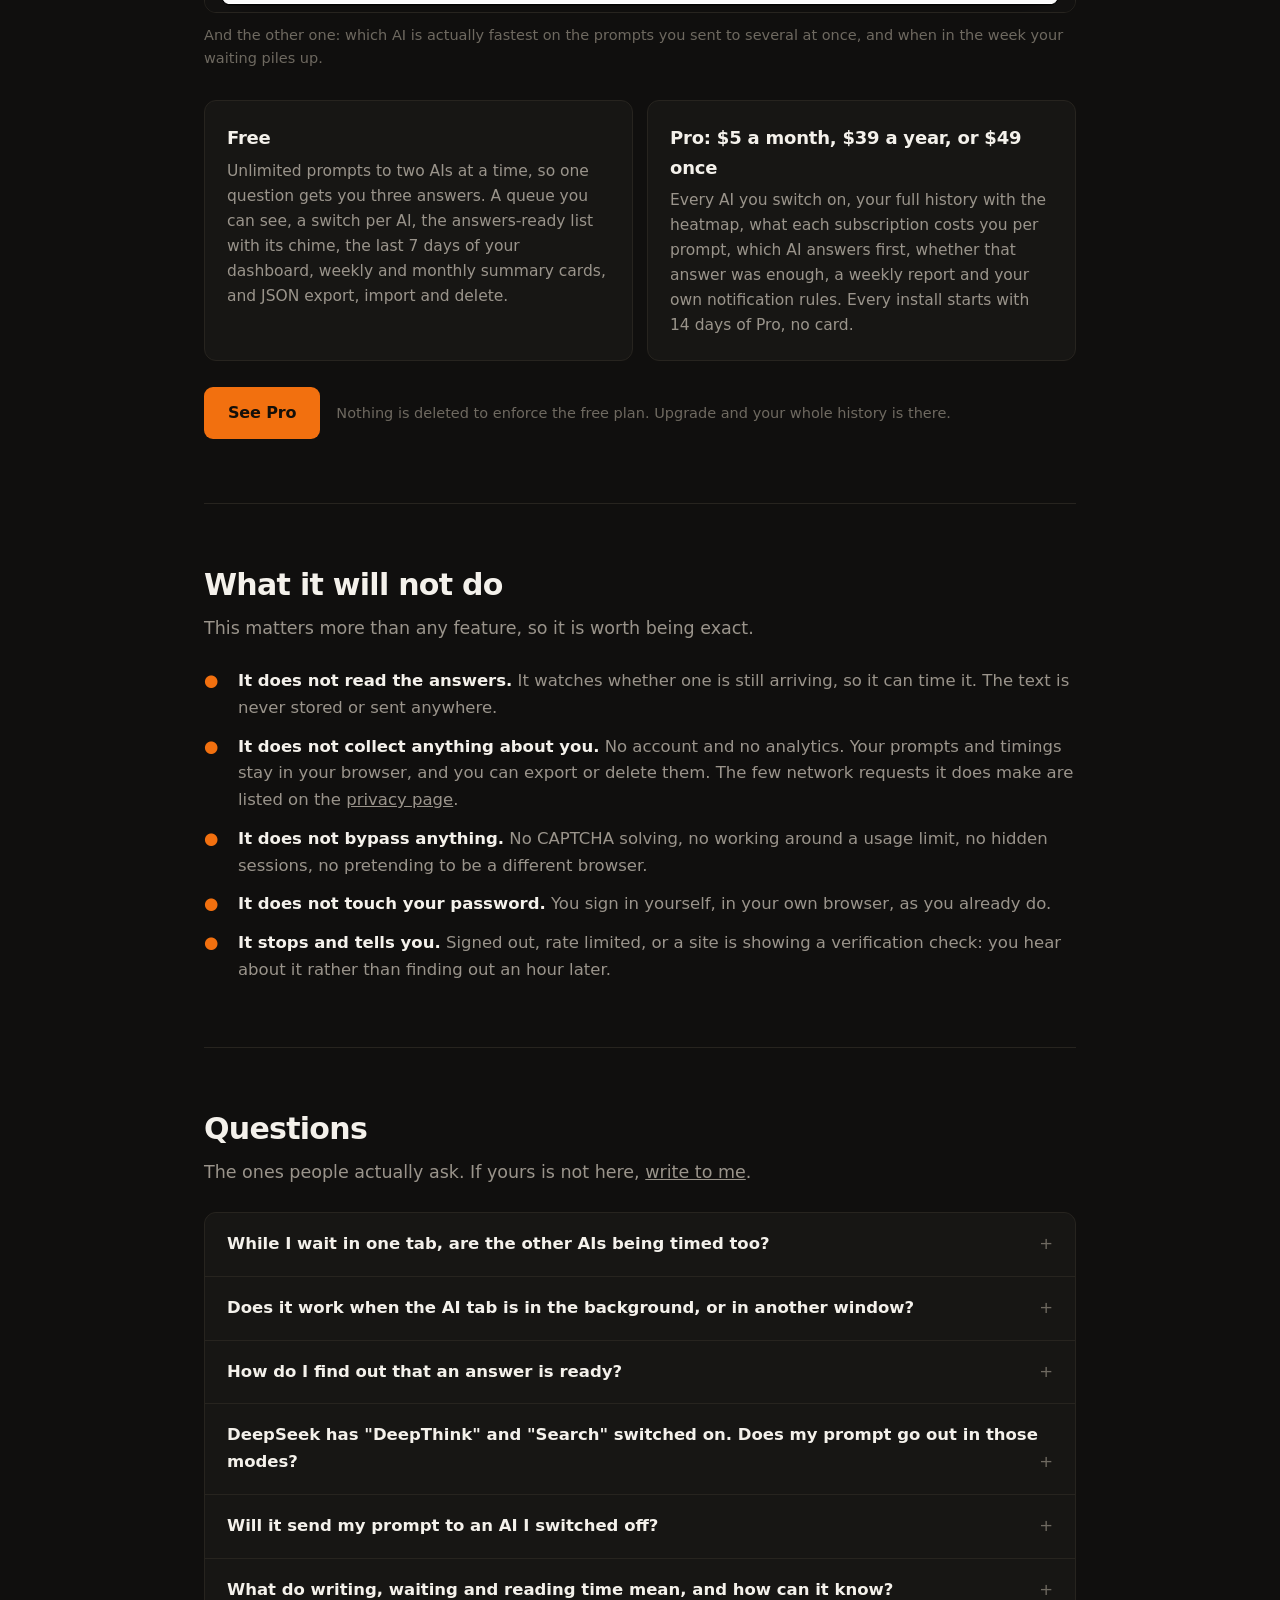
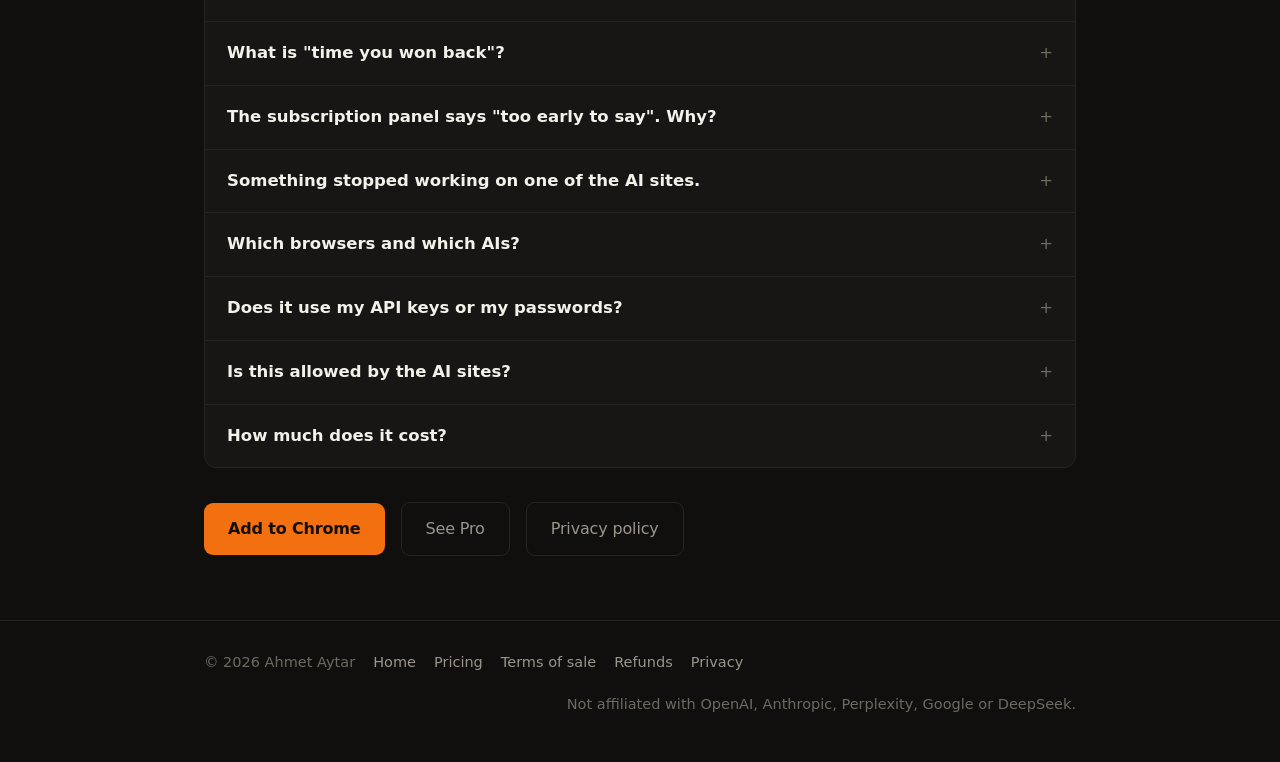
==== commit 2c0a694c: "docs(whileai): bring the site up to the shipped 0.10.0 The pages described 0.10.0 but carried four f" ====
--- a/whileai/index.html
+++ b/whileai/index.html
@@ -3,8 +3,8 @@
 <head>
 <meta charset="utf-8">
 <meta name="viewport" content="width=device-width, initial-scale=1">
-<title>WhileAI: ask ChatGPT, Claude and Gemini at once</title>
-<meta name="description" content="Send one prompt to ChatGPT, Claude, Gemini, Perplexity and DeepSeek in your own tabs. Get told when answers land. See where your AI time goes.">
+<title>WhileAI: ask ChatGPT, Claude and Gemini at once, track AI time and cost</title>
+<meta name="description" content="Send one prompt to ChatGPT, Claude, Gemini, Perplexity and DeepSeek in your own tabs. Know when answers land. See where your AI time goes and which subscription you are not using.">
 <link rel="stylesheet" href="../style.css">
 <link rel="icon" href="img/icon.png">
 <link rel="canonical" href="https://ahmetaytar.com/whileai/">
@@ -18,7 +18,7 @@
 
 <header class="top"><div class="wrap">
   <a class="brand" href="/"><img src="img/icon.png" alt="">Ahmet Aytar</a>
-  <nav><a href="#how">How it works</a><a href="#time">Your AI time</a><a href="#pricing">Pricing</a><a href="#help">Questions</a></nav>
+  <nav><a href="#how">How it works</a><a href="#time">Your AI time</a><a href="#answers">What it answers</a><a href="#pricing">Pricing</a><a href="#help">Questions</a></nav>
 </div></header>
 
 <div class="wrap">
@@ -27,7 +27,7 @@
   <div class="eyebrow">Chrome extension</div>
   <h1>Ask one question. Get five answers.</h1>
   <p class="lede">You already pay for more than one AI. Asking them the same
-  thing means typing it five times, in five tabs. whileAI does that part for
+  thing means typing it five times, in five tabs. WhileAI does that part for
   you, inside the sessions you are already signed in to.</p>
   <div class="actions">
     <a class="btn" href="https://chromewebstore.google.com/detail/jkemgnopkjenepaohooaghojmoabplmp">Add to Chrome</a>
@@ -48,7 +48,7 @@
   <div class="steps">
     <div class="step"><b>01</b><div>
       <h3>Sign in to the AIs you use</h3>
-      <p>Nothing to configure. whileAI uses the tabs and accounts you already
+      <p>Nothing to configure. WhileAI uses the tabs and accounts you already
       have, so it never asks for a password or an API key.</p>
     </div></div>
     <div class="step"><b>02</b><div>
@@ -70,7 +70,7 @@
 
   <div class="panelrow">
     <figure class="panelshot">
-      <img src="img/panel.png" alt="The whileAI panel showing ChatGPT, Claude, Perplexity, Gemini and DeepSeek, each marked ready with its own toggle." width="760" height="1115">
+      <img src="img/panel.png" alt="The WhileAI panel showing ChatGPT, Claude, Perplexity, Gemini and DeepSeek, each marked ready with its own toggle." width="760" height="1115">
     </figure>
     <div class="panelcopy">
       <h3>What the panel tells you</h3>
@@ -113,6 +113,41 @@
   </figure>
 </section>
 
+<section id="answers">
+  <h2>Questions your own numbers can answer</h2>
+  <p class="sub">Once a few weeks of measurement exist, the dashboard stops being
+  a set of totals and starts settling arguments. Each of these is a real section
+  of it, worked out from timing and message counts alone.</p>
+
+  <div class="facts">
+    <div class="fact"><i>&#9679;</i><div><b>Did the first answer do the job?</b>
+      The average number of messages a conversation took, per AI. Close to one
+      means the first answer was usually enough; an AI that always needs three
+      more messages is costing you more than its price. This comes from how many
+      times you replied in the same chat, never from what was said.</div></div>
+    <div class="fact"><i>&#9679;</i><div><b>Do slow answers make you switch tabs?</b>
+      Your own patience, measured. Waits are grouped by length, and each group
+      shows how often you left the tab during one. Most people find their real
+      threshold is far shorter than they would have guessed.</div></div>
+    <div class="fact"><i>&#9679;</i><div><b>Which AI is actually fastest for you?</b>
+      Not a benchmark from someone else's prompts. When one prompt goes to
+      several AIs, they are racing on identical input, so the head-to-head table
+      is a fair comparison of first words, finishing time, and how often each one
+      won.</div></div>
+    <div class="fact"><i>&#9679;</i><div><b>Which subscription are you not using?</b>
+      Type what you pay each month and every AI gets a cost per prompt and per
+      hour of real use. If one costs you twenty dollars and saw two prompts, it
+      says so. Those prices never leave your computer.</div></div>
+    <div class="fact"><i>&#9679;</i><div><b>When does your waiting pile up?</b>
+      An hour-by-weekday heatmap, your longest individual waits, and whether you
+      stayed on the tab for each one.</div></div>
+  </div>
+
+  <p class="fine">Follow-up counts, the head to head, the heatmap and the
+  subscription costs are part of <a href="upgrade/">Pro</a>. The three-phase
+  card, the daily chart and the per-AI totals are free for the last 7 days.</p>
+</section>
+
 <section id="pricing">
   <h2>Free to use. Pro for the analysis.</h2>
   <p class="sub">Sending prompts, the queue, the answers-ready list and the basic
@@ -132,15 +167,17 @@
   <div class="cards">
     <div class="card">
       <h3>Free</h3>
-      <p>Unlimited prompts to two AIs at a time. Queue, a switch per AI,
-      the answers-ready list with its chime, the last 7 days of your dashboard, shareable
-      summary cards, JSON export and delete.</p>
+      <p>Unlimited prompts to two AIs at a time, so one question gets you three
+      answers. A queue you can see, a switch per AI, the answers-ready list with
+      its chime, the last 7 days of your dashboard, weekly and monthly summary
+      cards, and JSON export, import and delete.</p>
     </div>
     <div class="card">
       <h3>Pro: $5 a month, $39 a year, or $49 once</h3>
-      <p>All five AIs at once, your full history, what each subscription costs
-      you per prompt, which AI answers first, a weekly report and your own
-      alert rules. Every install starts with 14 days of Pro, no card.</p>
+      <p>Every AI you switch on, your full history with the heatmap, what each
+      subscription costs you per prompt, which AI answers first, whether that
+      answer was enough, a weekly report and your own notification rules.
+      Every install starts with 14 days of Pro, no card.</p>
     </div>
   </div>
 
@@ -185,7 +222,8 @@
     <details><summary>Does it work when the AI tab is in the background, or in another window?</summary>
       <p>Yes, that is the normal case. Your prompt is delivered to tabs you are not looking at, and the answers-ready list tells you when each one has answered. Chrome slows background tabs down a great deal; WhileAI times its own steps on a clock Chrome does not slow, so a tab you have not touched for an hour still receives the prompt straight away.</p></details>
     <details><summary>How do I find out that an answer is ready?</summary>
-      <p>The WhileAI popup has an <b>Answers ready</b> list at the bottom: one line per answer that landed while you were not looking at that tab, naming the AI and how long it took. Click a line and you are in that conversation, and the line goes away. The toolbar icon shows the same count in green. If you also want to hear it, the dashboard has a switch for a short chime that plays once per answer, with a "Test the chime" button next to it.</p></details>
+      <p>The WhileAI popup has an <b>Answers ready</b> list at the bottom: one line per answer that landed while you were not looking at that tab, naming the AI and how long it took. Click a line and you are in that conversation, and the line goes away. The toolbar icon shows the same count in green, up to "9+". If you also want to hear it, the dashboard has a switch for a short chime that plays once per answer, with a "Test the chime" button next to it. There is no desktop notification for an ordinary answer: the list and the count already say it, and the operating system can swallow a notification without telling anyone.</p>
+      <p>An <b>amber</b> badge means something needs you rather than something being ready: an AI signed you out, hit a limit, or is showing a verification check. Amber wins over green, because a problem is worth more of your attention than a finished answer.</p></details>
     <details><summary>DeepSeek has "DeepThink" and "Search" switched on. Does my prompt go out in those modes?</summary>
       <p>No. DeepSeek remembers those two buttons from your last visit, and a slow thinking mode is rarely what you want when the same prompt is going to several AIs. Before WhileAI types a prompt there on your behalf it switches both off, the same click you would make, so the prompt goes out in the standard mode. It only does this on prompts it delivers, never while you are typing in DeepSeek yourself.</p></details>
     <details><summary>Will it send my prompt to an AI I switched off?</summary>
@@ -197,15 +235,16 @@
     <details><summary>The subscription panel says "too early to say". Why?</summary>
       <p>It will not judge a subscription on less than 14 days of use. Until then it shows what each prompt has cost you so far, scaled from the days it has. After two weeks it says which subscriptions are earning their keep and which you have barely opened.</p></details>
     <details><summary>Something stopped working on one of the AI sites.</summary>
-      <p>The AI sites change their pages often. WhileAI checks itself, and when a site changes, a fix is usually published within hours and installs on its own, with no store update. Reloading the AI tab picks it up. If it has not come back by the next day, write to me.</p></details>
+      <p>The AI sites change their pages often. WhileAI checks itself, and when a site changes, a fix is usually published within hours and installs on its own, with no store update. Reloading the AI tab picks it up. If it has not come back by the next day, write to me.</p>
+      <p>To send something concrete: the dashboard has <b>"Something not working? Send a diagnostic report"</b> under Your data. Turn it on, do the thing that fails, then download the file and attach it. It records which AI and which step failed, never your prompts or answers. The popup also has a "Report a problem" link that fills in the version and which AIs you had switched on.</p></details>
     <details><summary>Which browsers and which AIs?</summary>
-      <p>Chrome, and browsers that install from the Chrome Web Store such as Edge, Brave and Arc. ChatGPT, Claude, Gemini, Perplexity and DeepSeek. It runs on those five sites only and asks for no "all sites" access. Every permission is explained on the <a href="privacy/">privacy page</a>.</p></details>
+      <p>Chrome, and browsers that install from the Chrome Web Store such as Edge, Brave and Arc. ChatGPT, Claude, Gemini, Perplexity and DeepSeek. It runs on those five sites only and asks for no "all sites" access. Every permission it asks for, and what each one is for, is listed on the <a href="privacy/#permissions">privacy page</a>.</p></details>
     <details><summary>Does it use my API keys or my passwords?</summary>
       <p>Neither. It works inside the tabs you are already signed in to, the same way you would: it puts the text in the box and presses send. It never sees a password, and there is nothing to configure.</p></details>
     <details><summary>Is this allowed by the AI sites?</summary>
       <p>WhileAI does by machine what you would do by hand in your own account, one prompt at a time, at human pace. It does not solve CAPTCHAs, get around usage limits or hide what it is. When a site puts up a check or a limit, it stops and tells you. Each provider's terms are still yours to follow, and none of them is affiliated with WhileAI.</p></details>
     <details><summary>How much does it cost?</summary>
-      <p>Using it is free: unlimited prompts to two AIs at a time, with the answers-ready list and the 7-day dashboard. <a href="upgrade/">Pro</a> is $5 a month, $39 a year or $49 once, and adds all five AIs and the analysis. Every install starts with 14 days of Pro, no card.</p></details>
+      <p>Using it is free: unlimited prompts to two AIs at a time, with the answers-ready list and the 7-day dashboard. <a href="upgrade/">Pro</a> is $5 a month, $39 a year or $49 once, and adds every AI you switch on, plus the analysis. Every install starts with 14 days of Pro, no card.</p></details>
   </div>
 
   <div class="actions" style="margin-top:34px">
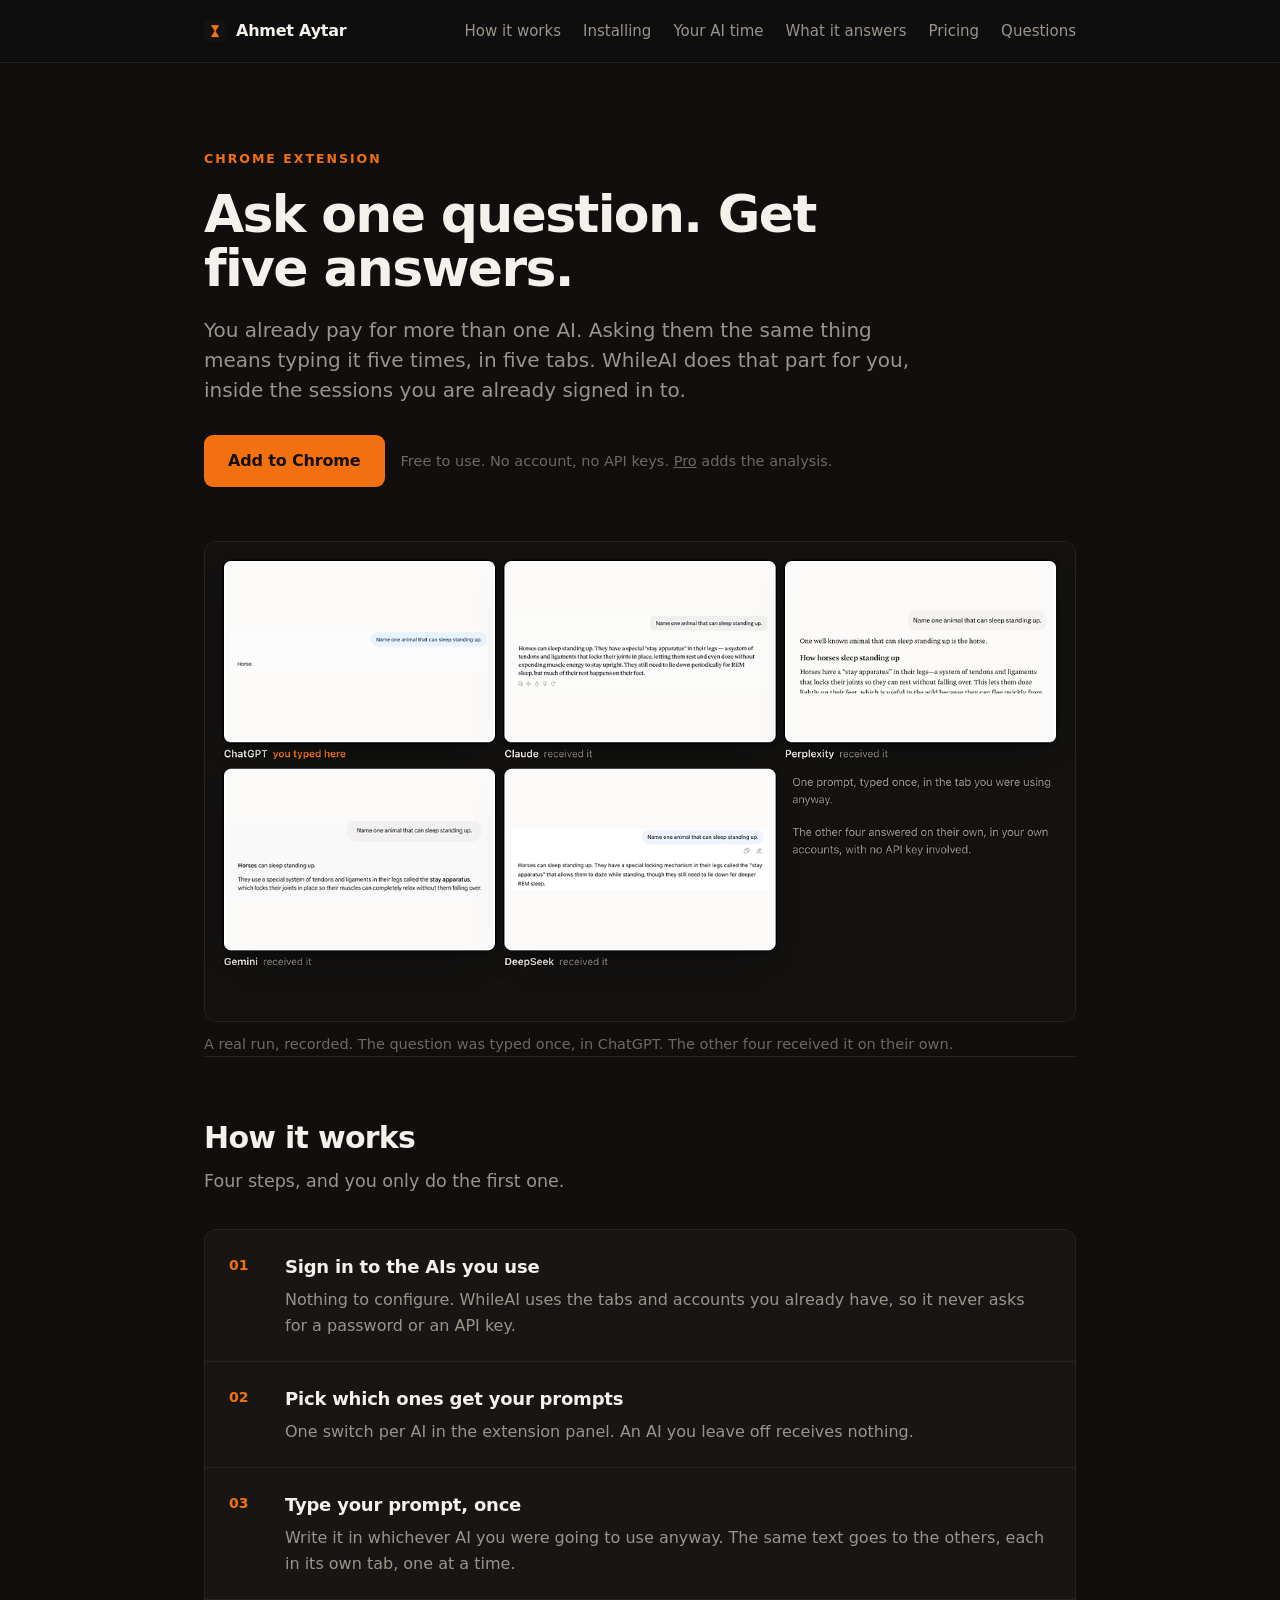
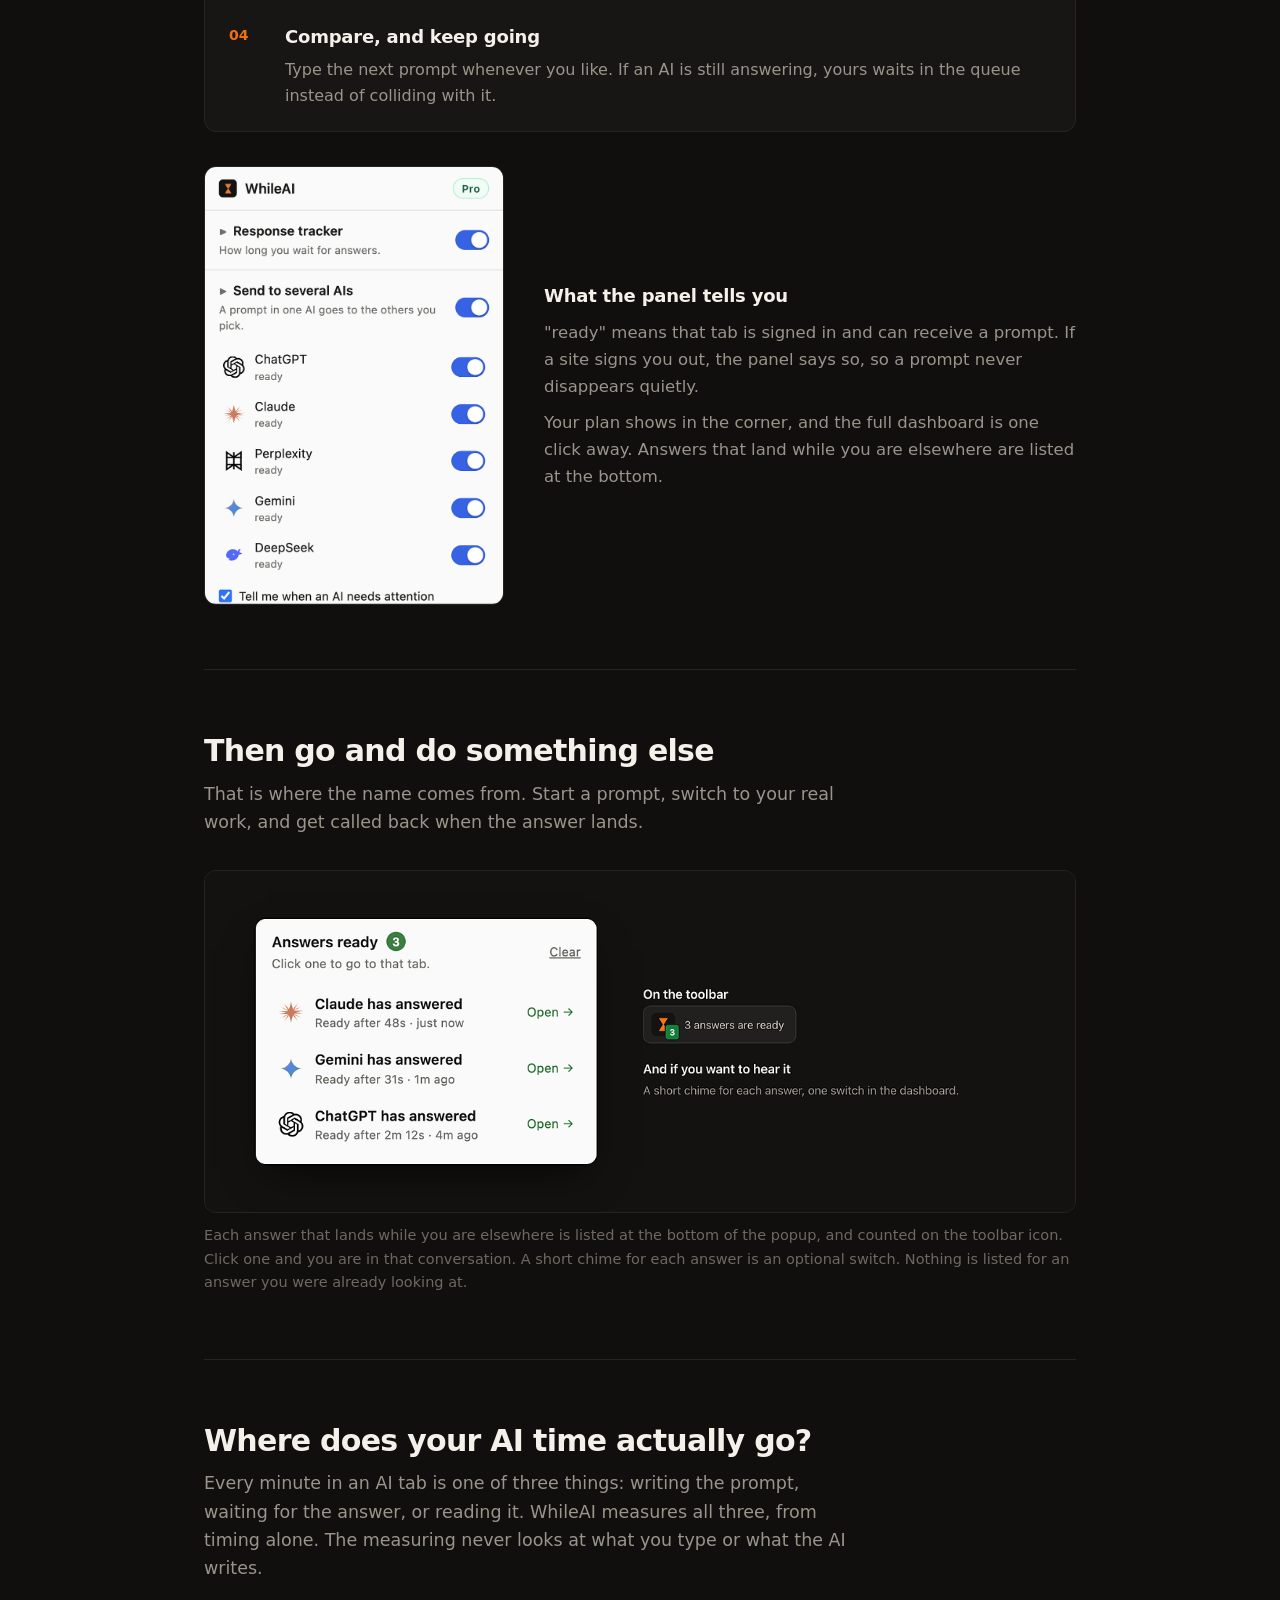
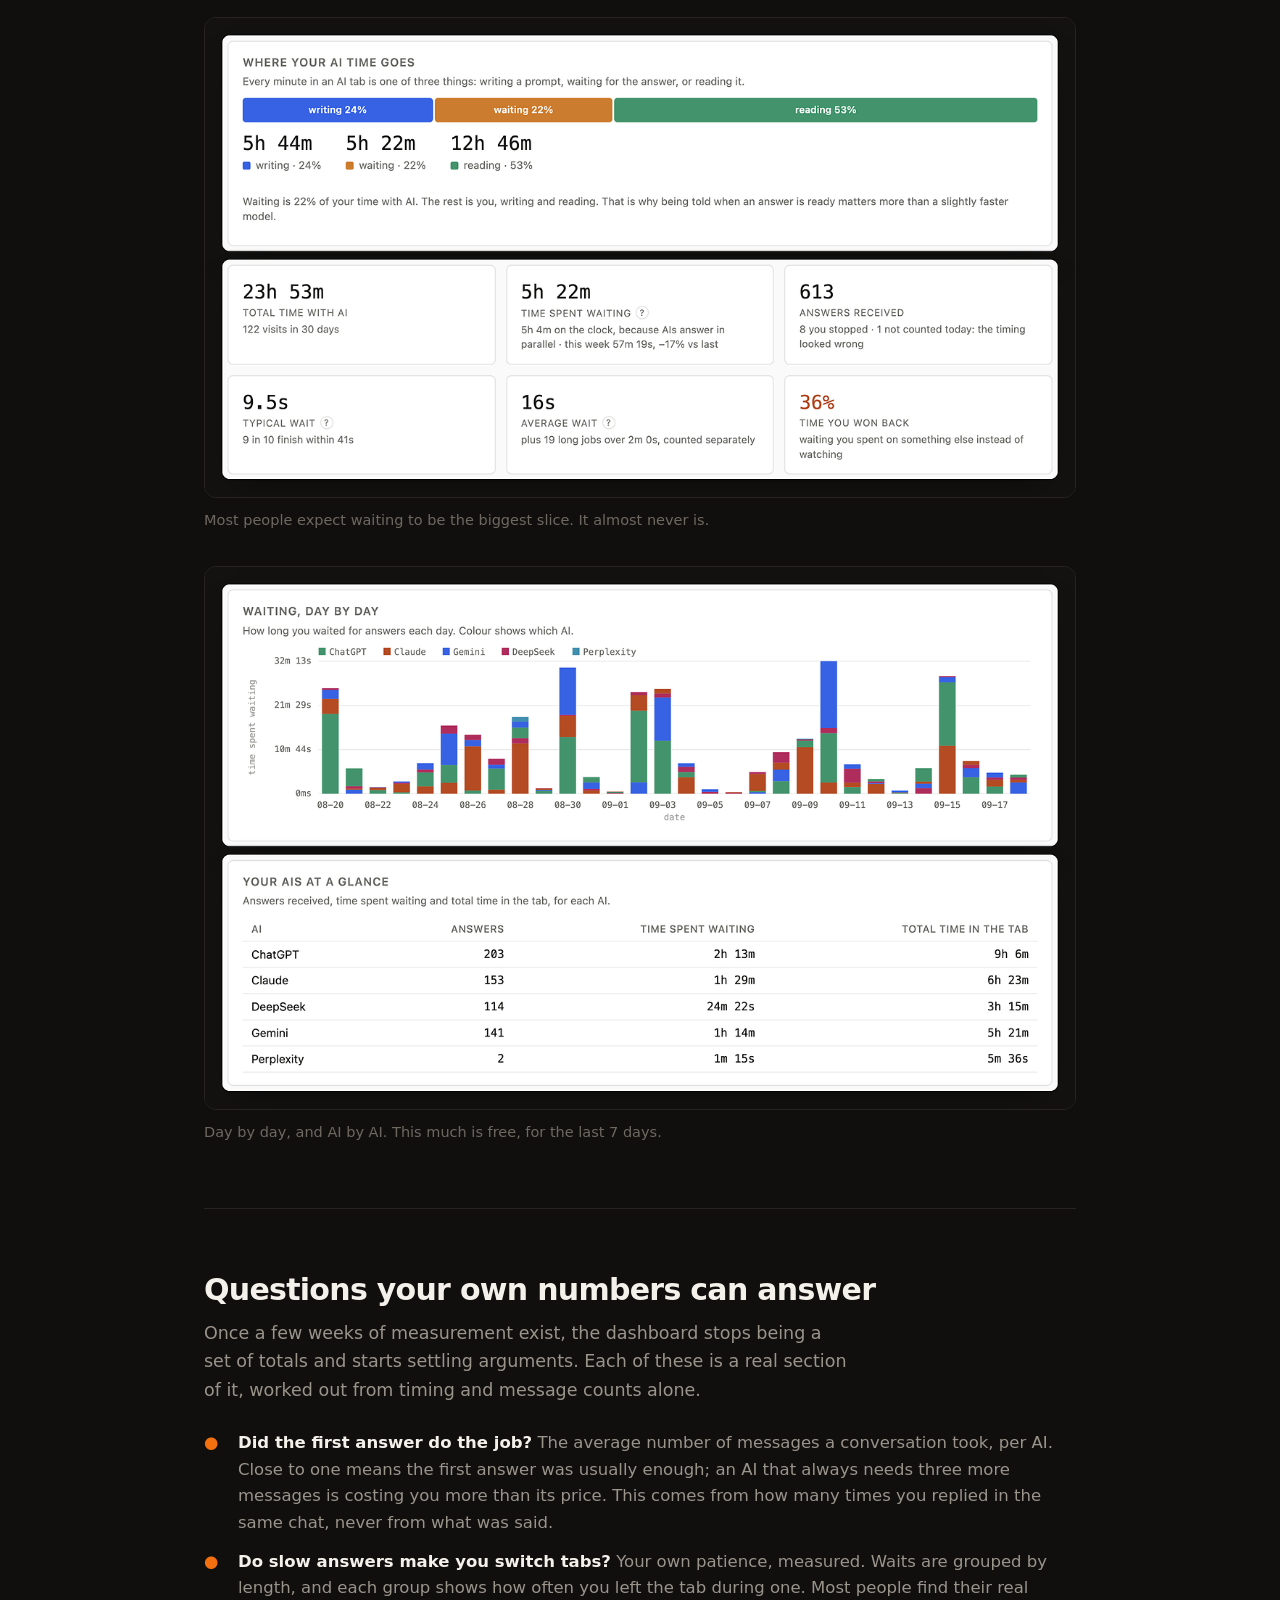
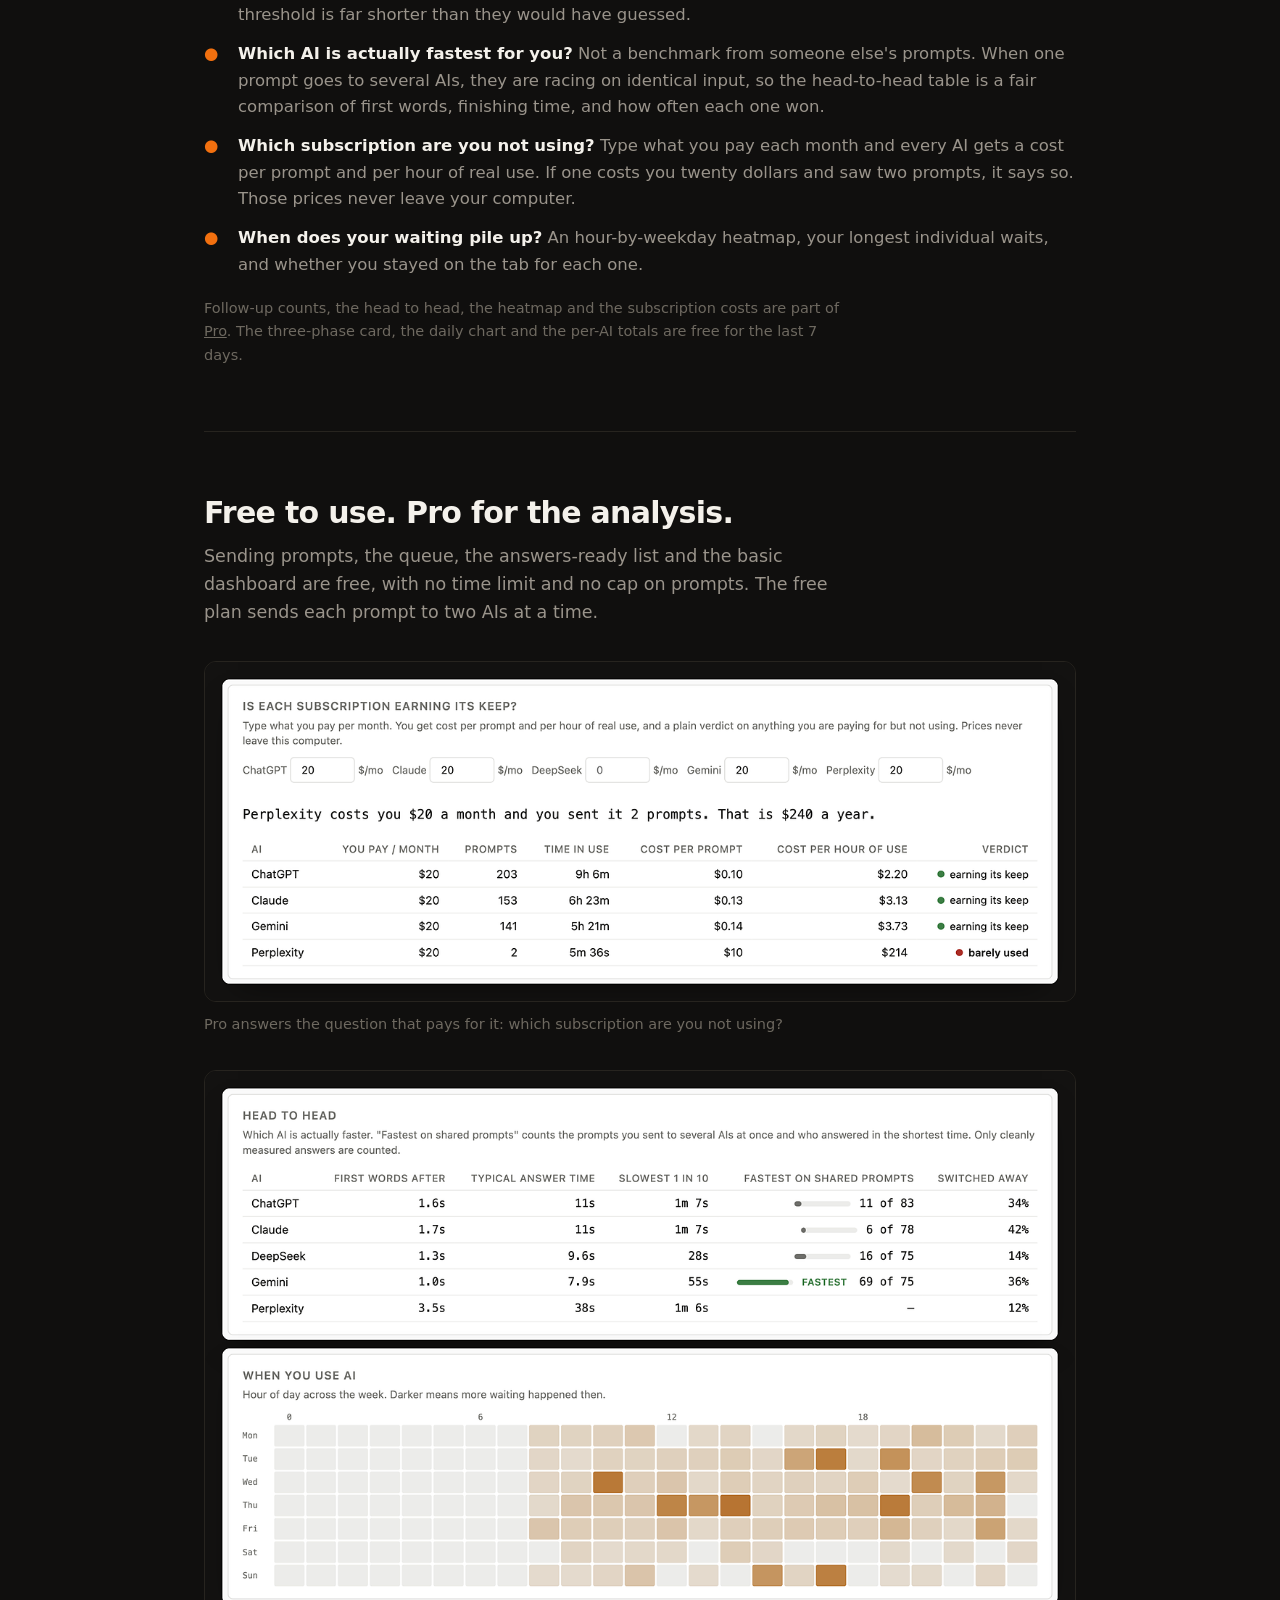
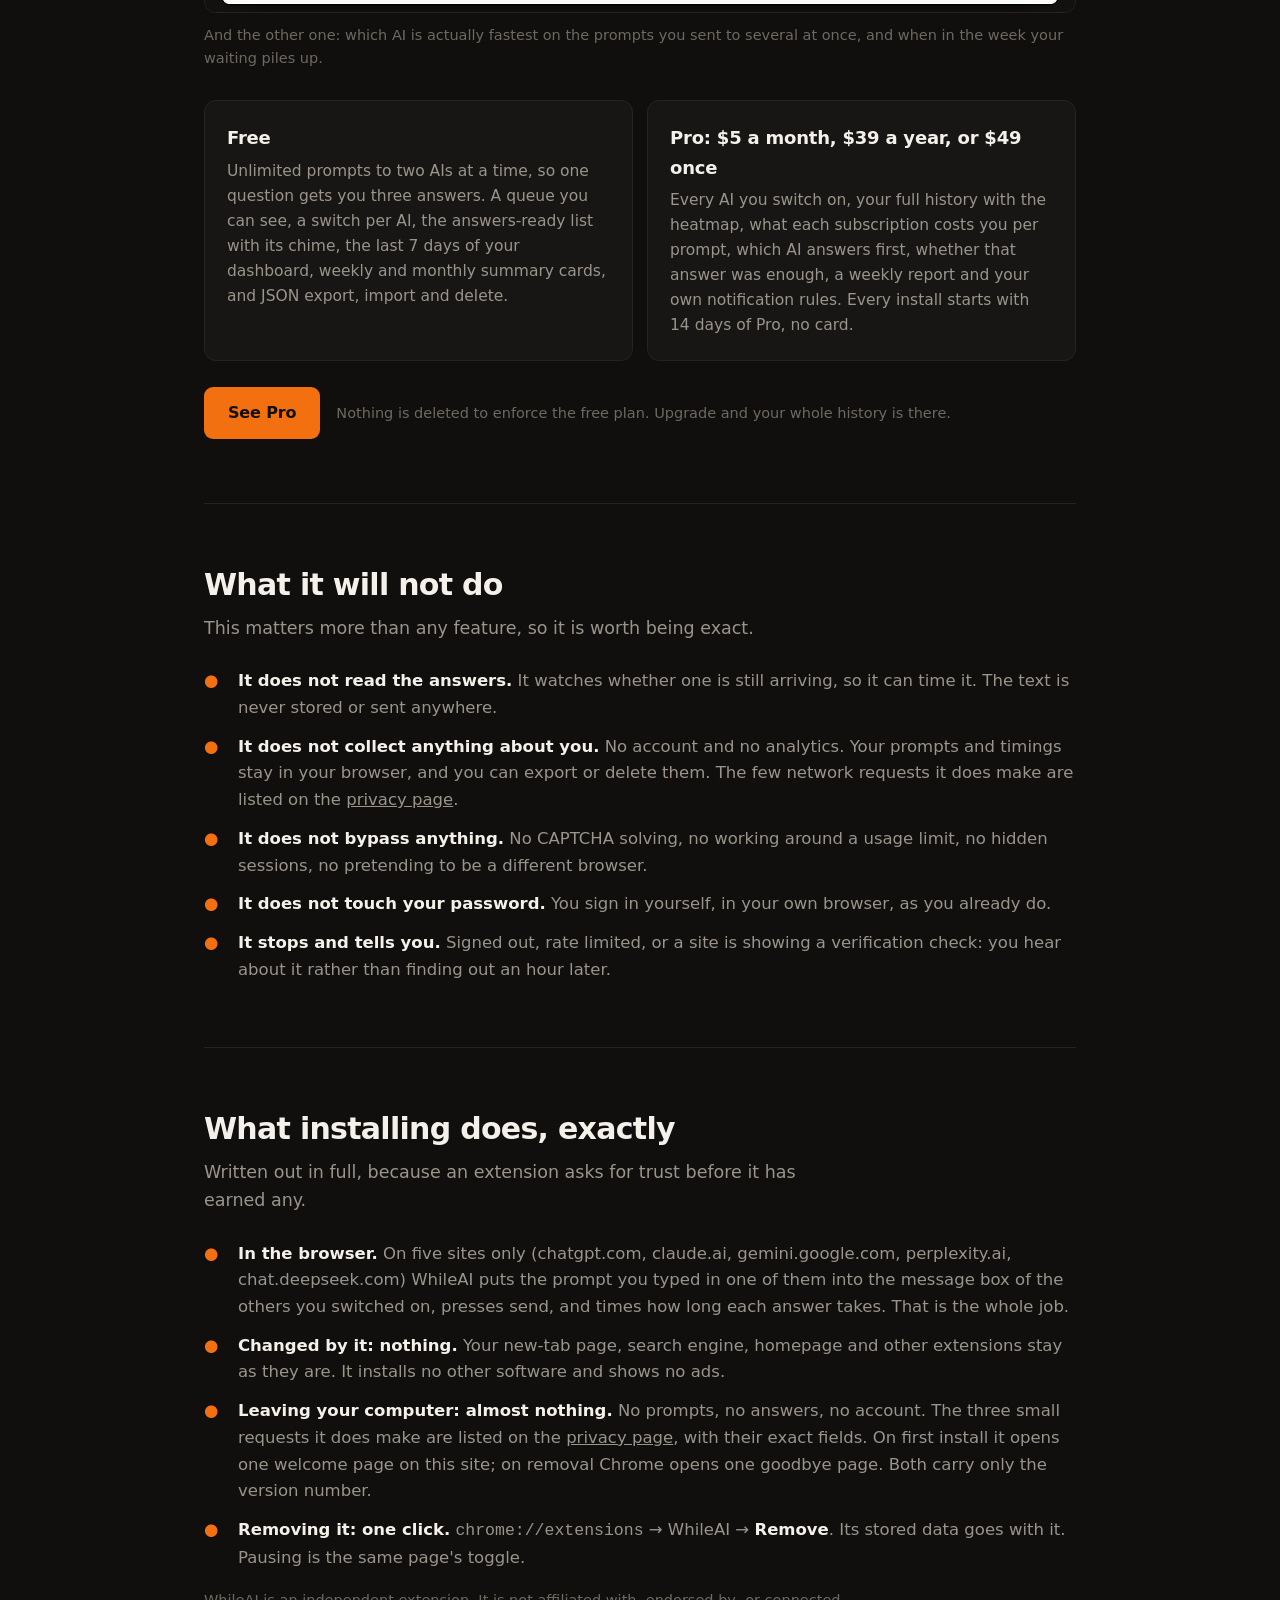
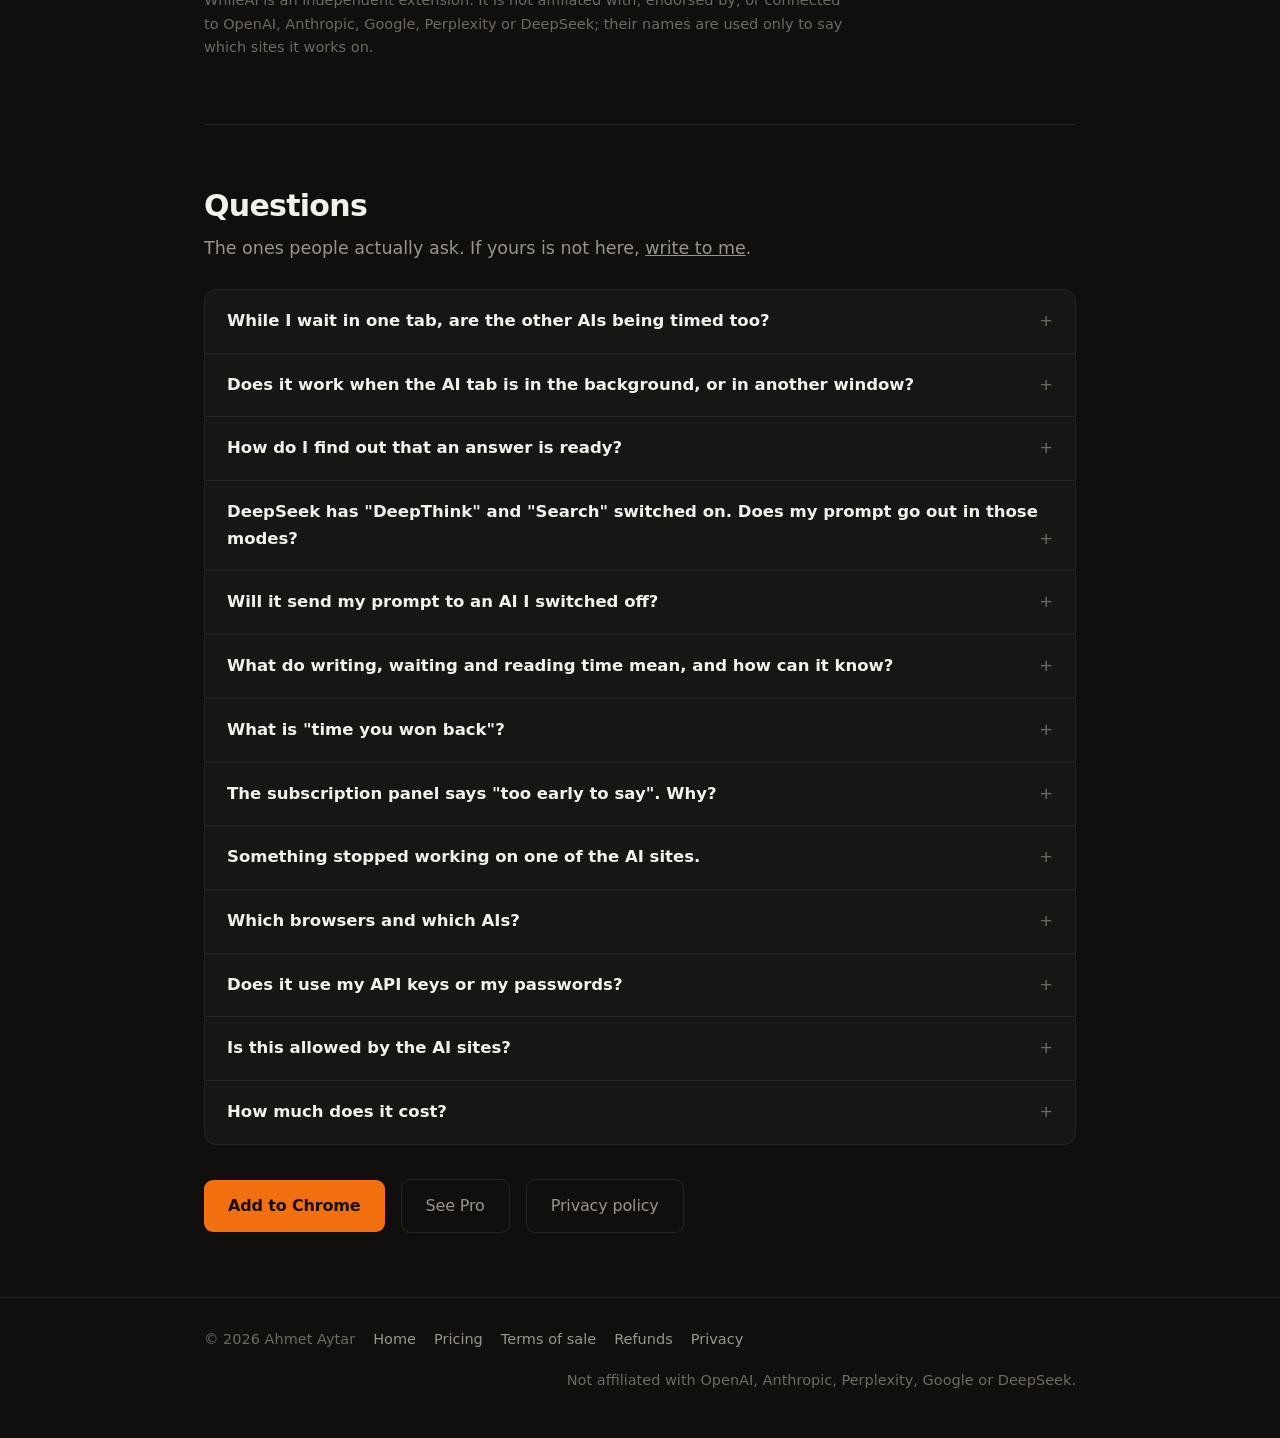
==== commit c5e326d2: "feat(whileai): ads measurement pages: welcome, goodbye, tag loader (inert until an id is set), insta" ====
--- a/whileai/index.html
+++ b/whileai/index.html
@@ -13,12 +13,13 @@
 <meta property="og:image" content="https://ahmetaytar.com/whileai/img/proof.png">
 <meta property="og:url" content="https://ahmetaytar.com/whileai">
 <meta name="twitter:card" content="summary_large_image">
+<script src="ads.js" defer></script>
 </head>
 <body>
 
 <header class="top"><div class="wrap">
   <a class="brand" href="/"><img src="img/icon.png" alt="">Ahmet Aytar</a>
-  <nav><a href="#how">How it works</a><a href="#time">Your AI time</a><a href="#answers">What it answers</a><a href="#pricing">Pricing</a><a href="#help">Questions</a></nav>
+  <nav><a href="#how">How it works</a><a href="#install">Installing</a><a href="#time">Your AI time</a><a href="#answers">What it answers</a><a href="#pricing">Pricing</a><a href="#help">Questions</a></nav>
 </div></header>
 
 <div class="wrap">
@@ -30,7 +31,7 @@
   thing means typing it five times, in five tabs. WhileAI does that part for
   you, inside the sessions you are already signed in to.</p>
   <div class="actions">
-    <a class="btn" href="https://chromewebstore.google.com/detail/jkemgnopkjenepaohooaghojmoabplmp">Add to Chrome</a>
+    <a class="btn" href="https://chromewebstore.google.com/detail/jkemgnopkjenepaohooaghojmoabplmp" onclick="whileaiConversion(WHILEAI_ADS.addToChrome)">Add to Chrome</a>
     <span class="note">Free to use. No account, no API keys. <a href="upgrade/">Pro</a> adds the analysis.</span>
   </div>
 </section>
@@ -208,6 +209,34 @@
       Signed out, rate limited, or a site is showing a verification check:
       you hear about it rather than finding out an hour later.</div></div>
   </div>
+</section>
+
+<section id="install">
+  <h2>What installing does, exactly</h2>
+  <p class="sub">Written out in full, because an extension asks for trust
+  before it has earned any.</p>
+
+  <div class="facts">
+    <div class="fact"><i>&#9679;</i><div><b>In the browser.</b>
+      On five sites only (chatgpt.com, claude.ai, gemini.google.com,
+      perplexity.ai, chat.deepseek.com) WhileAI puts the prompt you typed in one
+      of them into the message box of the others you switched on, presses
+      send, and times how long each answer takes. That is the whole job.</div></div>
+    <div class="fact"><i>&#9679;</i><div><b>Changed by it: nothing.</b>
+      Your new-tab page, search engine, homepage and other extensions stay as
+      they are. It installs no other software and shows no ads.</div></div>
+    <div class="fact"><i>&#9679;</i><div><b>Leaving your computer: almost nothing.</b>
+      No prompts, no answers, no account. The three small requests it does make
+      are listed on the <a href="privacy/">privacy page</a>, with their exact
+      fields. On first install it opens one welcome page on this site; on
+      removal Chrome opens one goodbye page. Both carry only the version number.</div></div>
+    <div class="fact"><i>&#9679;</i><div><b>Removing it: one click.</b>
+      <code>chrome://extensions</code> &rarr; WhileAI &rarr; <b>Remove</b>.
+      Its stored data goes with it. Pausing is the same page's toggle.</div></div>
+  </div>
+  <p class="fine">WhileAI is an independent extension. It is not affiliated
+  with, endorsed by, or connected to OpenAI, Anthropic, Google, Perplexity or
+  DeepSeek; their names are used only to say which sites it works on.</p>
 </section>
 
 <section id="help">
@@ -248,7 +277,7 @@
   </div>
 
   <div class="actions" style="margin-top:34px">
-    <a class="btn" href="https://chromewebstore.google.com/detail/jkemgnopkjenepaohooaghojmoabplmp">Add to Chrome</a>
+    <a class="btn" href="https://chromewebstore.google.com/detail/jkemgnopkjenepaohooaghojmoabplmp" onclick="whileaiConversion(WHILEAI_ADS.addToChrome)">Add to Chrome</a>
     <a class="btn ghost" href="upgrade/">See Pro</a>
     <a class="btn ghost" href="privacy/">Privacy policy</a>
   </div>
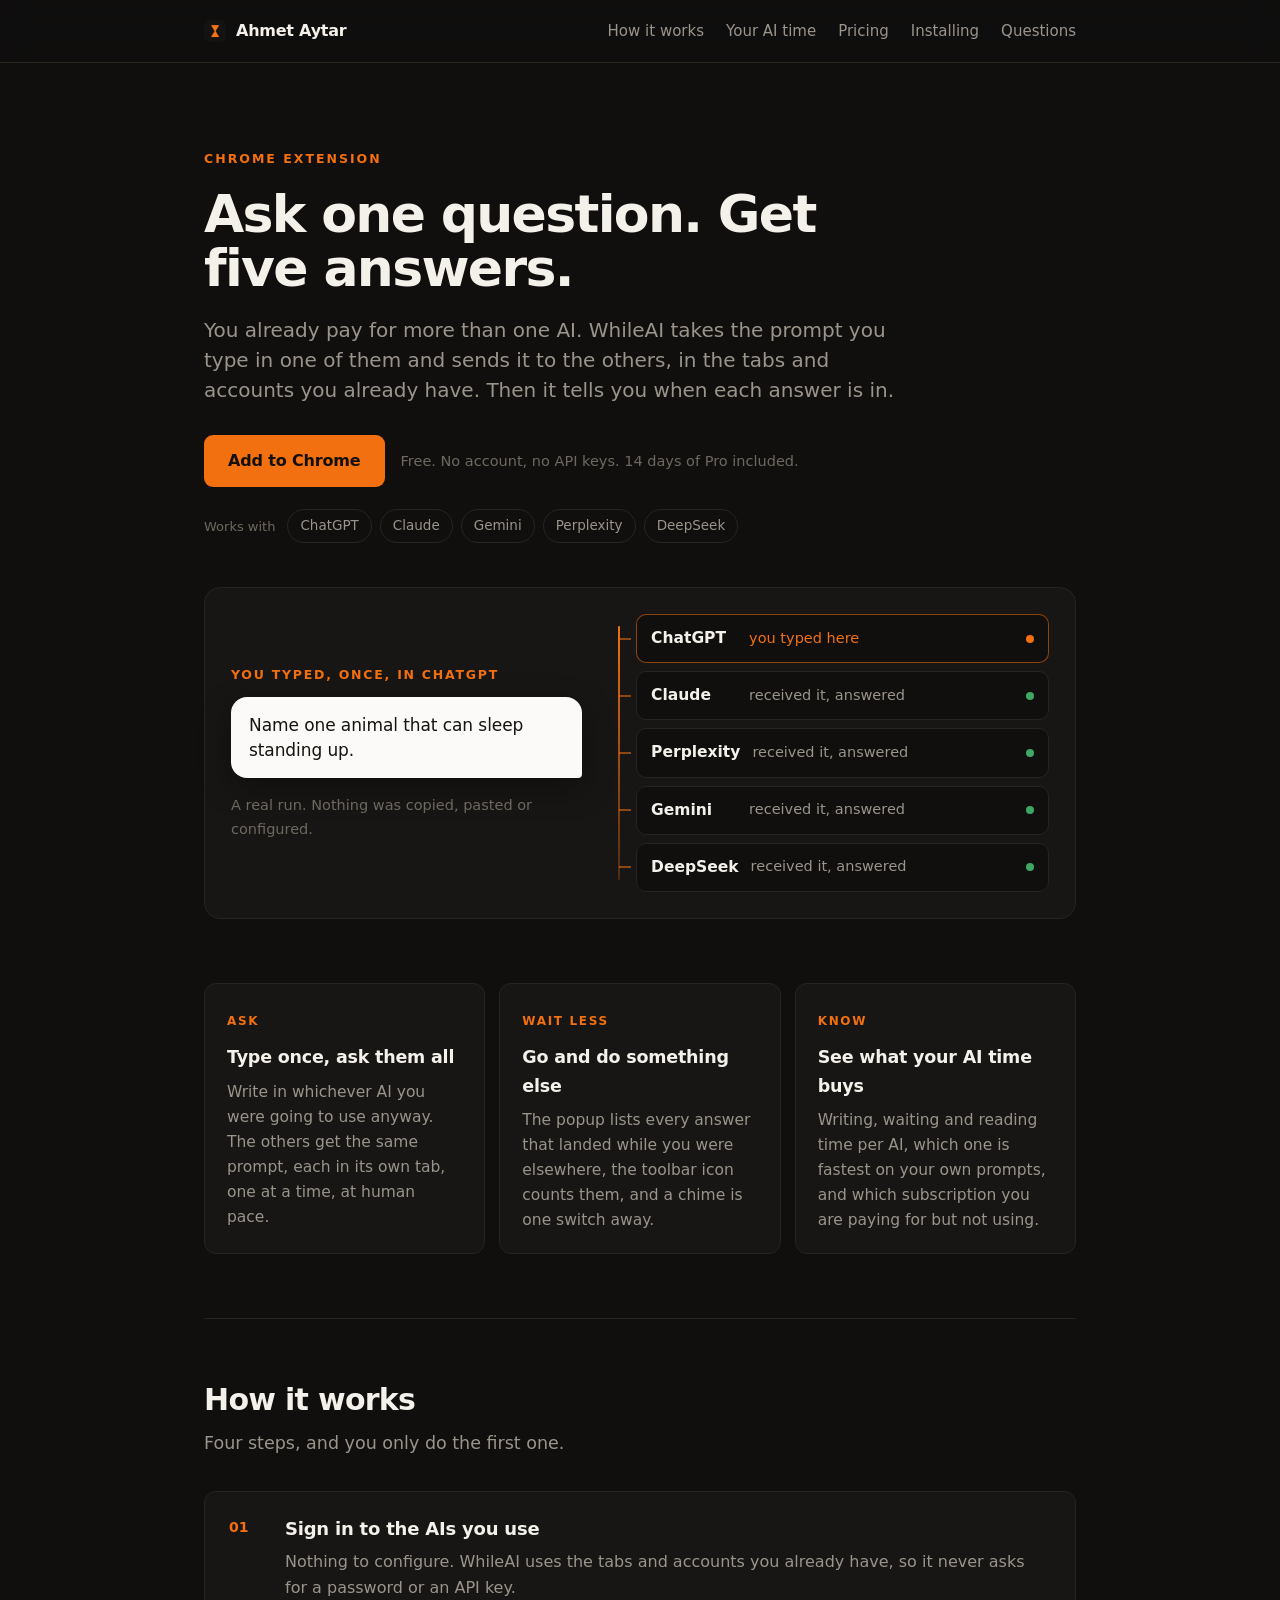
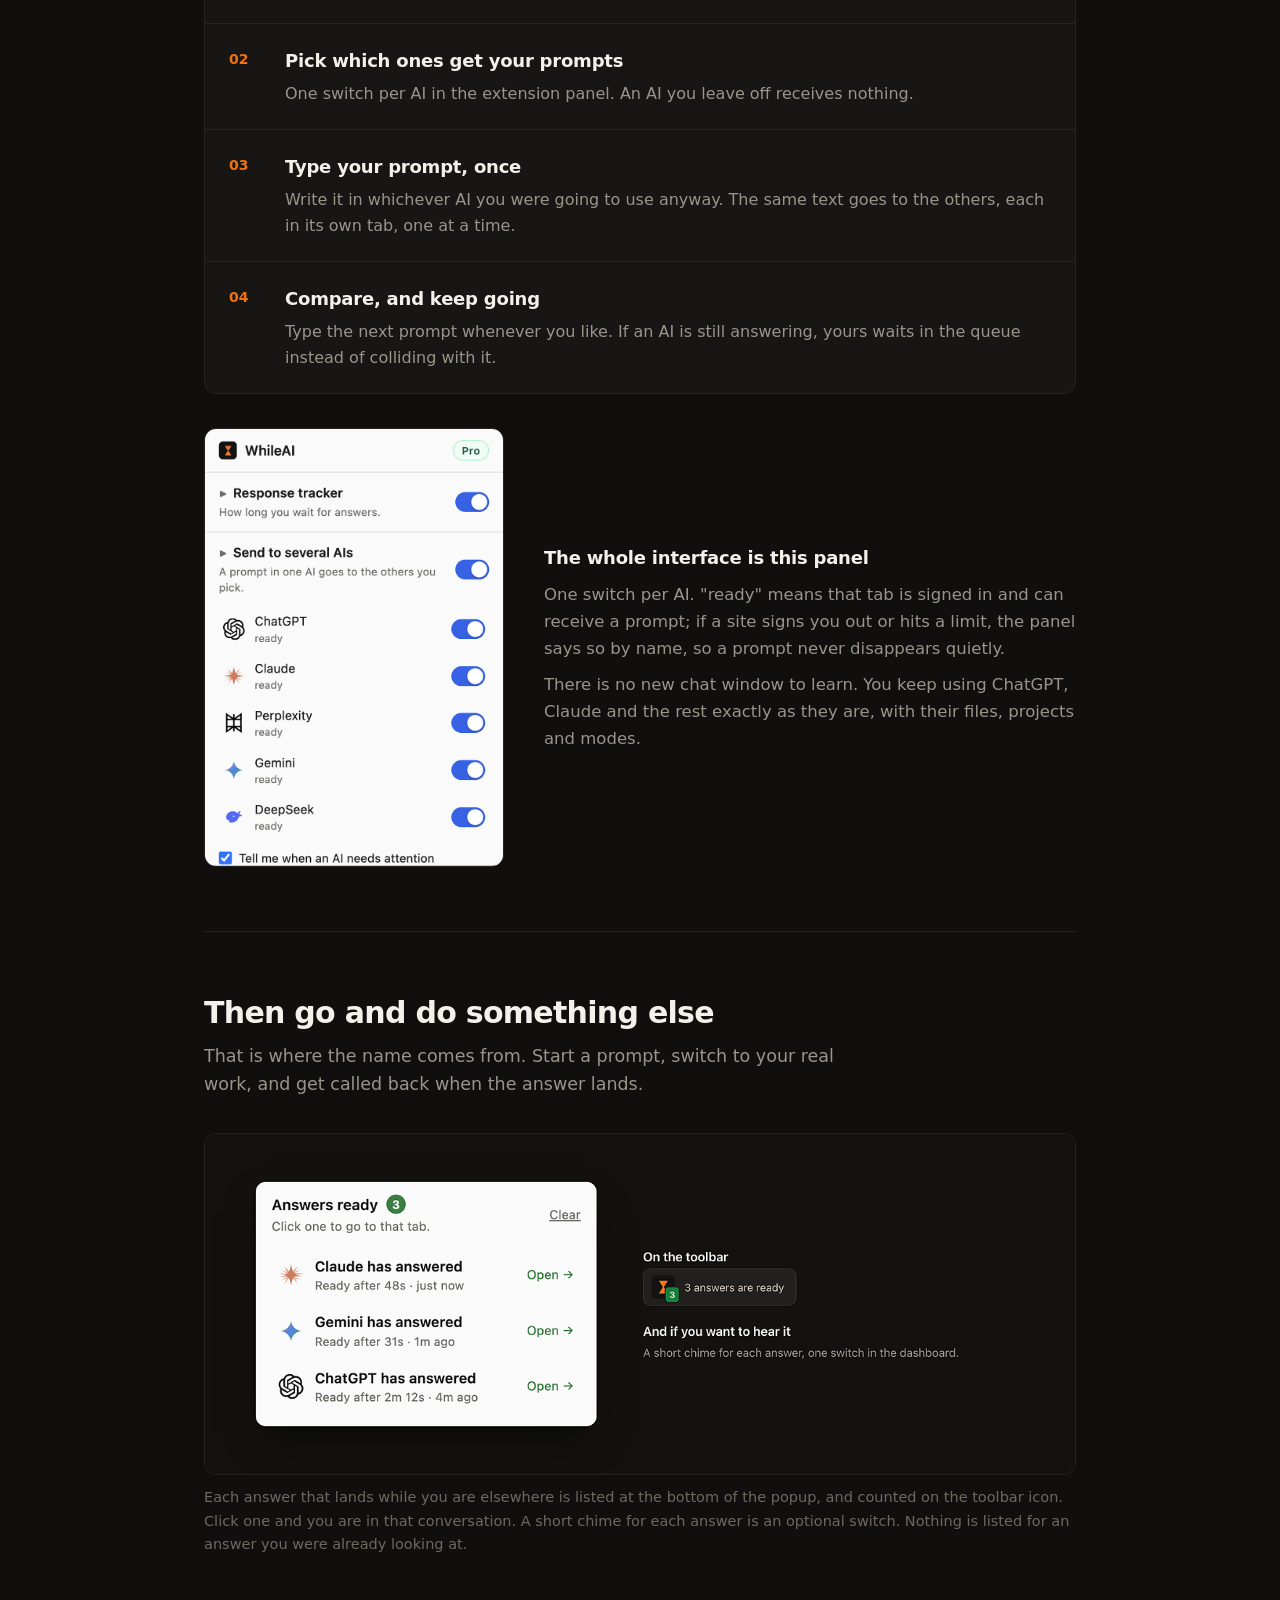
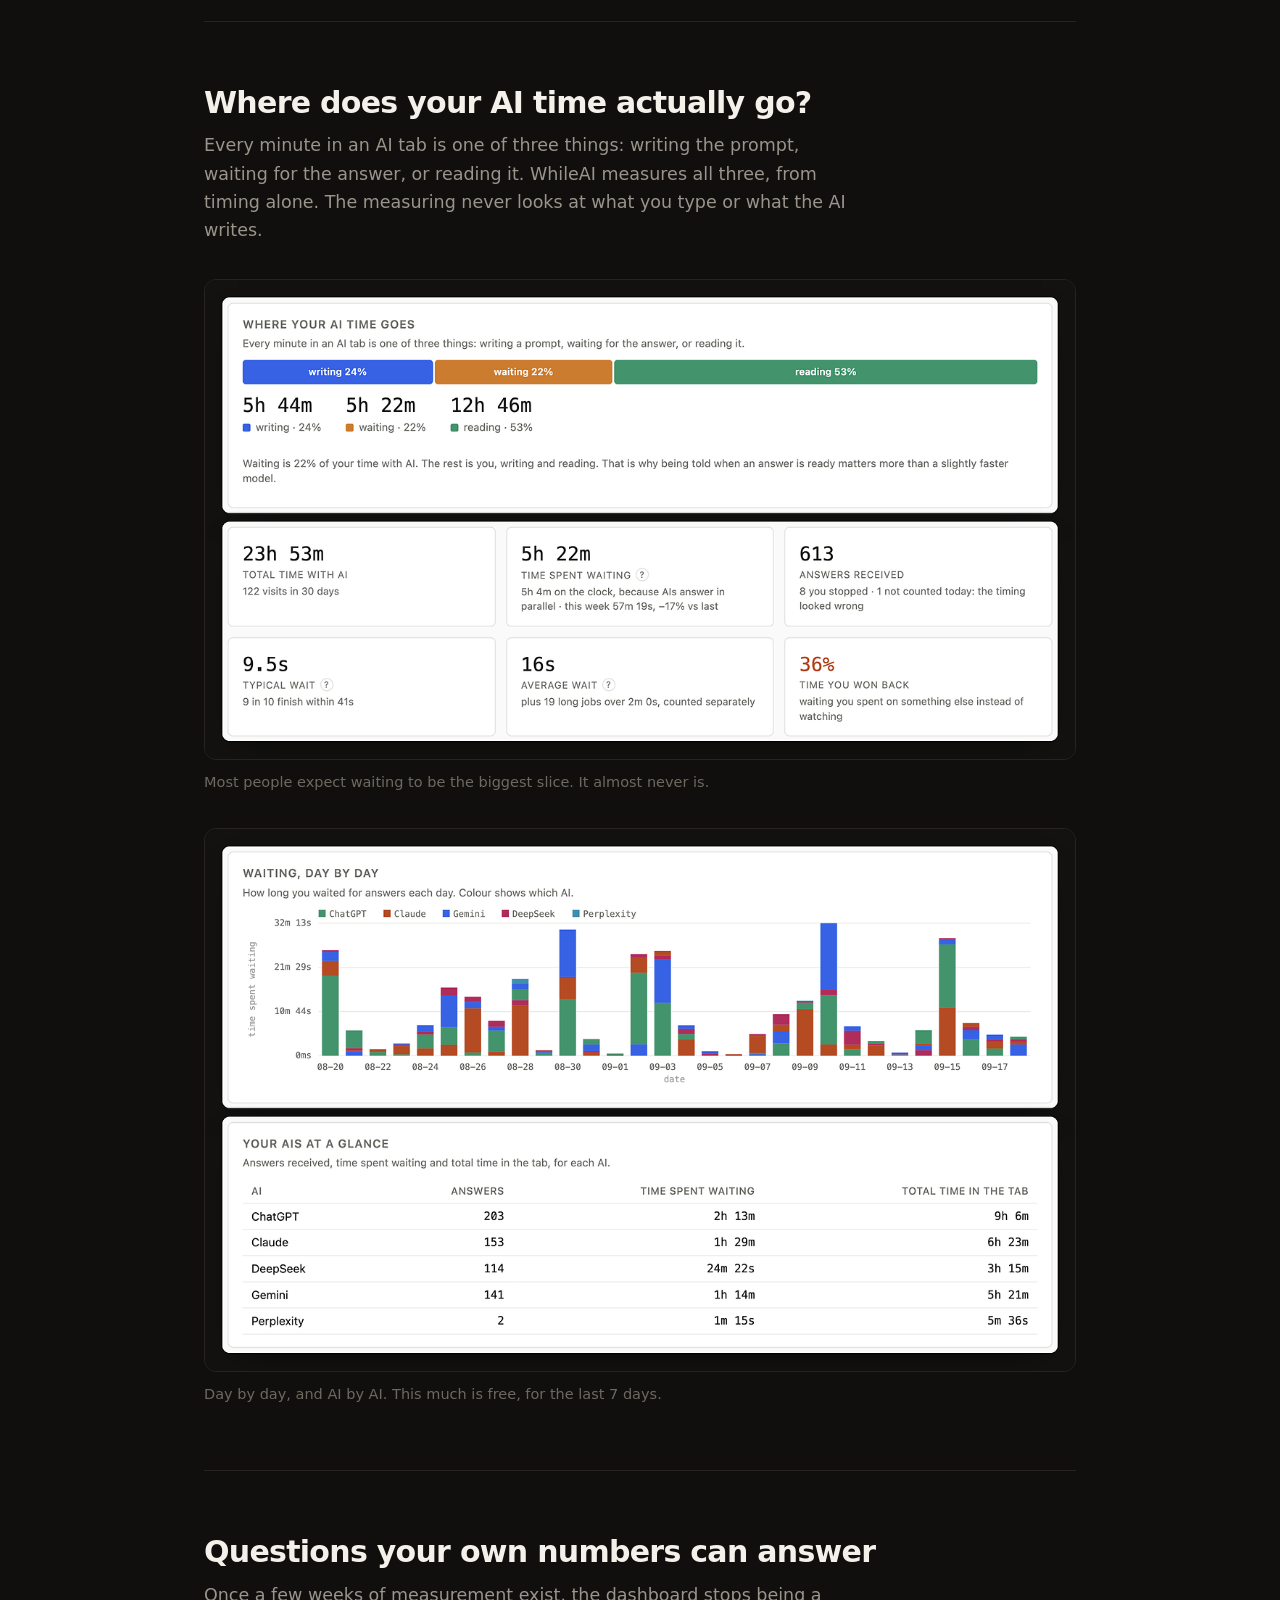
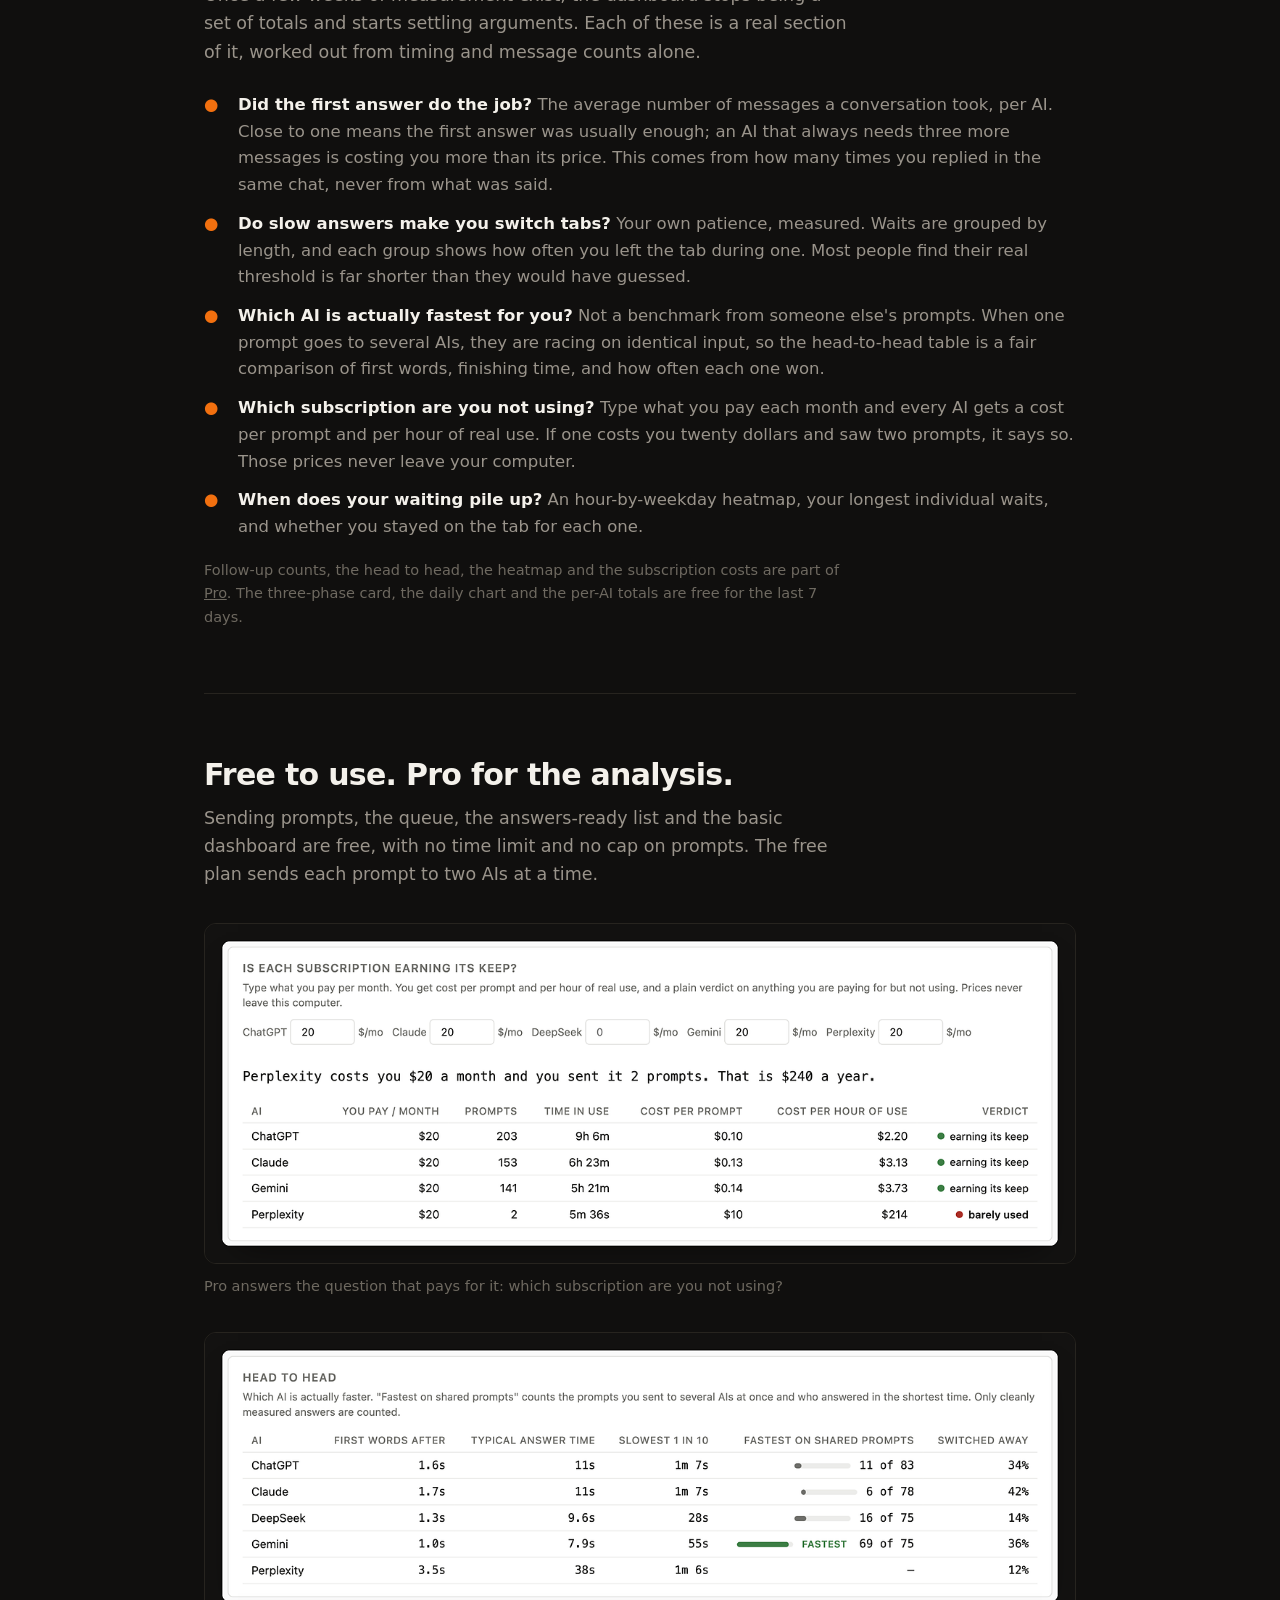
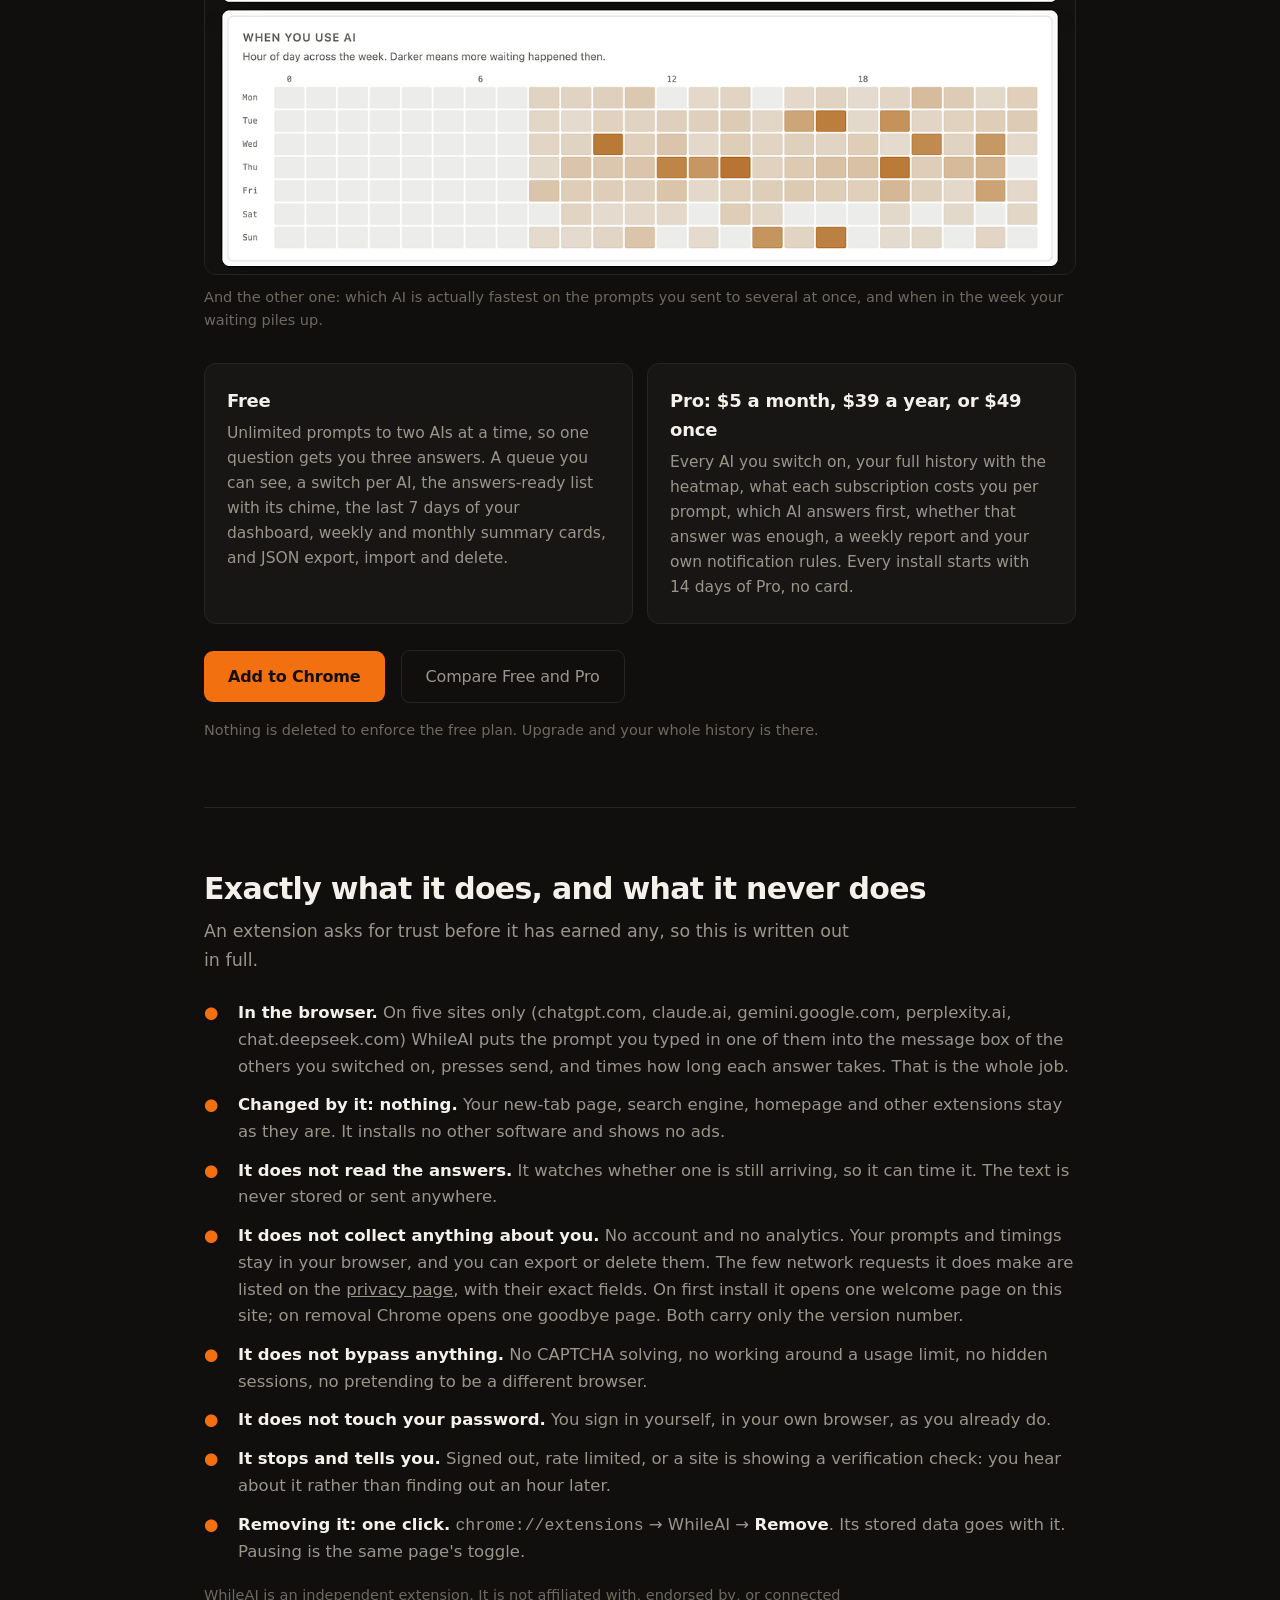
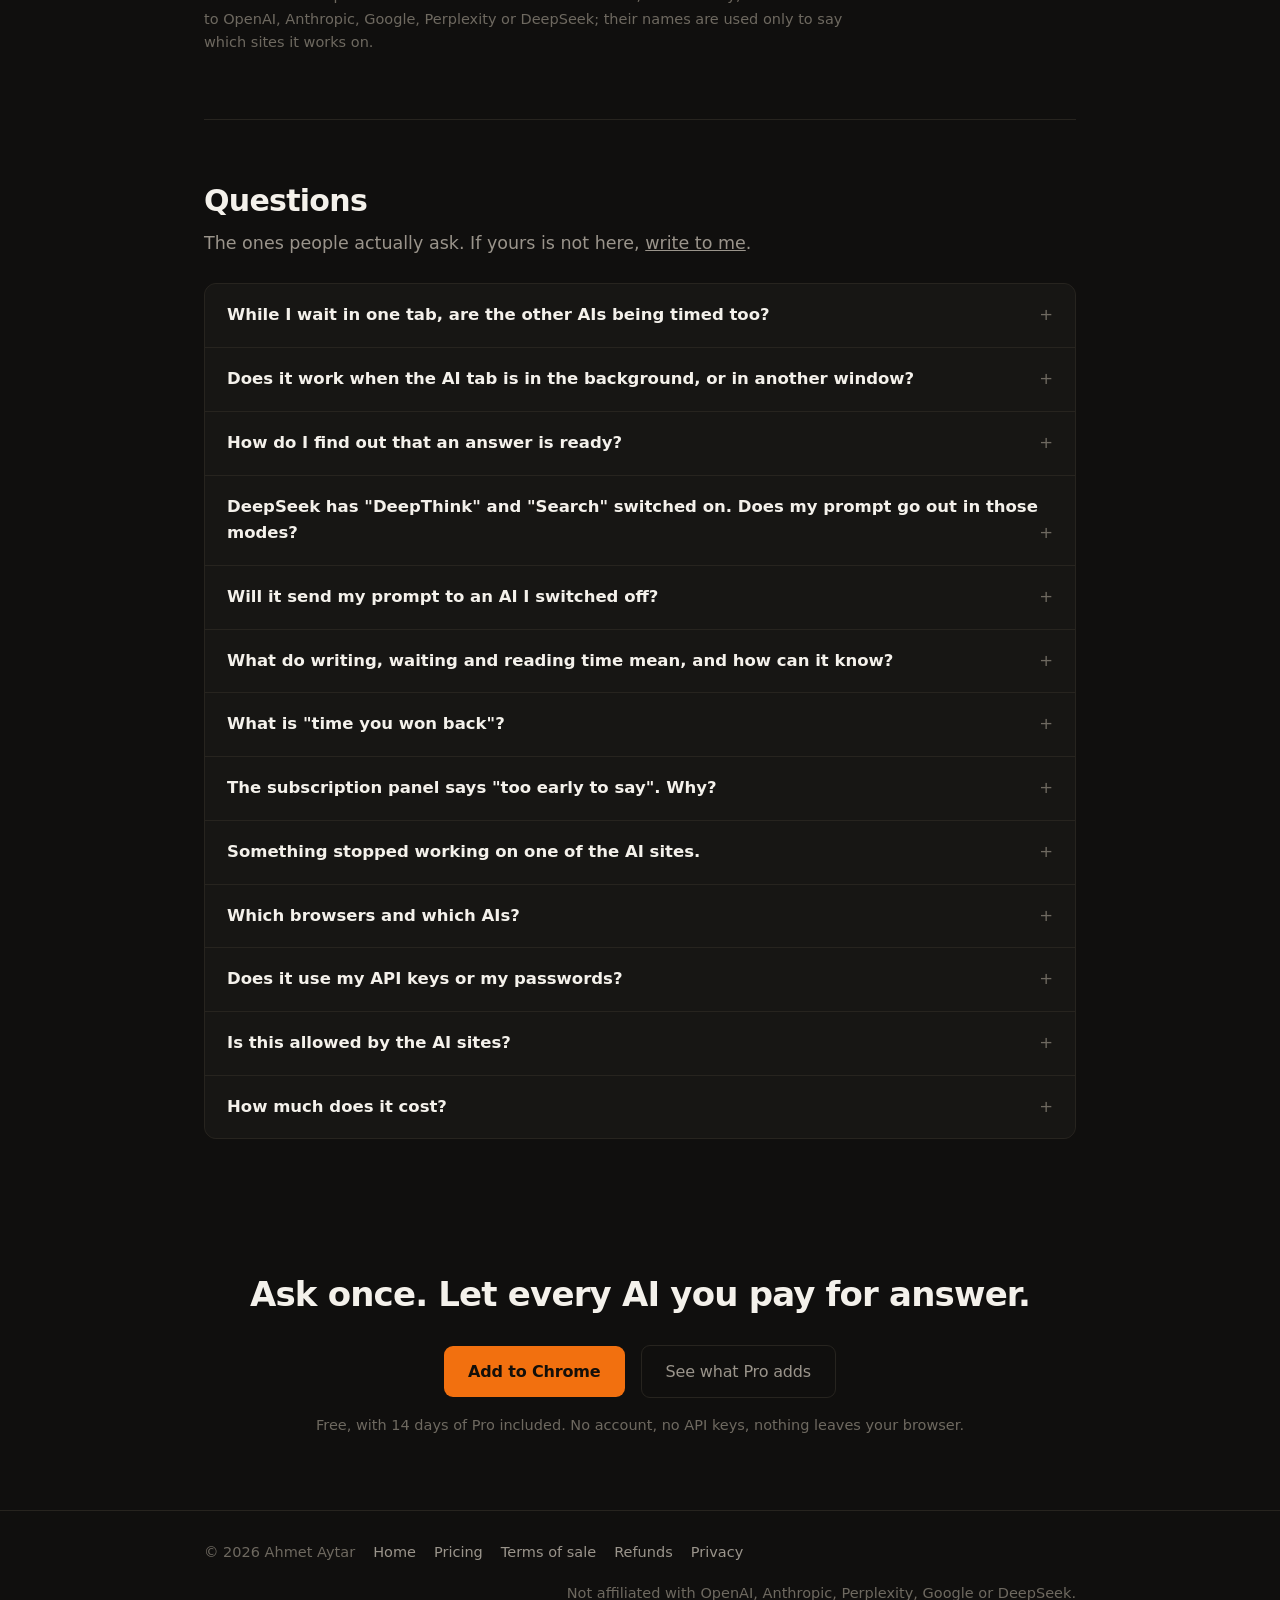
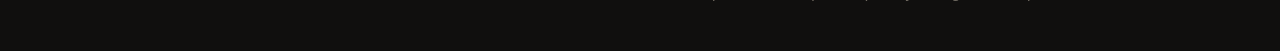
==== commit e68f560f: "design(whileai): landing rebuilt for ad traffic: drawn one-prompt-five-answers hero, three benefit c" ====
--- a/whileai/index.html
+++ b/whileai/index.html
@@ -4,13 +4,13 @@
 <meta charset="utf-8">
 <meta name="viewport" content="width=device-width, initial-scale=1">
 <title>WhileAI: ask ChatGPT, Claude and Gemini at once, track AI time and cost</title>
-<meta name="description" content="Send one prompt to ChatGPT, Claude, Gemini, Perplexity and DeepSeek in your own tabs. Know when answers land. See where your AI time goes and which subscription you are not using.">
+<meta name="description" content="Type a prompt once. ChatGPT, Claude, Gemini, Perplexity and DeepSeek answer in your own tabs. Get told when each answer lands, and see where your AI time and money go.">
 <link rel="stylesheet" href="../style.css">
 <link rel="icon" href="img/icon.png">
 <link rel="canonical" href="https://ahmetaytar.com/whileai/">
-<meta property="og:title" content="WhileAI: one prompt, several AIs, your own tabs">
-<meta property="og:description" content="Type a prompt once. ChatGPT, Claude, Gemini, Perplexity and DeepSeek answer in your own tabs, and you get told when they are done.">
-<meta property="og:image" content="https://ahmetaytar.com/whileai/img/proof.png">
+<meta property="og:title" content="WhileAI: one prompt, every AI you use, your own tabs">
+<meta property="og:description" content="Type a prompt once. ChatGPT, Claude, Gemini, Perplexity and DeepSeek answer in your own tabs, and you are told when each one is done.">
+<meta property="og:image" content="https://ahmetaytar.com/whileai/img/notify.png">
 <meta property="og:url" content="https://ahmetaytar.com/whileai">
 <meta name="twitter:card" content="summary_large_image">
 <script src="ads.js" defer></script>
@@ -19,7 +19,7 @@
 
 <header class="top"><div class="wrap">
   <a class="brand" href="/"><img src="img/icon.png" alt="">Ahmet Aytar</a>
-  <nav><a href="#how">How it works</a><a href="#install">Installing</a><a href="#time">Your AI time</a><a href="#answers">What it answers</a><a href="#pricing">Pricing</a><a href="#help">Questions</a></nav>
+  <nav><a href="#how">How it works</a><a href="#time">Your AI time</a><a href="#pricing">Pricing</a><a href="#install">Installing</a><a href="#help">Questions</a></nav>
 </div></header>
 
 <div class="wrap">
@@ -27,20 +27,44 @@
 <section class="hero plain">
   <div class="eyebrow">Chrome extension</div>
   <h1>Ask one question. Get five answers.</h1>
-  <p class="lede">You already pay for more than one AI. Asking them the same
-  thing means typing it five times, in five tabs. WhileAI does that part for
-  you, inside the sessions you are already signed in to.</p>
+  <p class="lede">You already pay for more than one AI. WhileAI takes the
+  prompt you type in one of them and sends it to the others, in the tabs and
+  accounts you already have. Then it tells you when each answer is in.</p>
   <div class="actions">
     <a class="btn" href="https://chromewebstore.google.com/detail/jkemgnopkjenepaohooaghojmoabplmp" onclick="whileaiConversion(WHILEAI_ADS.addToChrome)">Add to Chrome</a>
-    <span class="note">Free to use. No account, no API keys. <a href="upgrade/">Pro</a> adds the analysis.</span>
-  </div>
-</section>
-
-<figure class="proofscroll">
-  <img src="img/proof.png" alt="Five AI panes side by side. The prompt was typed in ChatGPT; Claude, Perplexity, Gemini and DeepSeek each show the same question and their own answer." width="1200" height="660">
-  <figcaption>A real run, recorded. The question was typed once, in ChatGPT.
-  The other four received it on their own.</figcaption>
-</figure>
+    <span class="note">Free. No account, no API keys. 14 days of Pro included.</span>
+  </div>
+  <div class="chips"><em>Works with</em><span>ChatGPT</span><span>Claude</span><span>Gemini</span><span>Perplexity</span><span>DeepSeek</span></div>
+
+  <div class="fanout" aria-label="One prompt typed in ChatGPT reaches Claude, Perplexity, Gemini and DeepSeek">
+    <div class="prompt">
+      <div class="who">You typed, once, in ChatGPT</div>
+      <div class="bubble">Name one animal that can sleep standing up.</div>
+      <div class="sub">A real run. Nothing was copied, pasted or configured.</div>
+    </div>
+    <div class="answers">
+      <div class="ai src"><b>ChatGPT</b><span>you typed here</span><i></i></div>
+      <div class="ai"><b>Claude</b><span>received it, answered</span><i></i></div>
+      <div class="ai"><b>Perplexity</b><span>received it, answered</span><i></i></div>
+      <div class="ai"><b>Gemini</b><span>received it, answered</span><i></i></div>
+      <div class="ai"><b>DeepSeek</b><span>received it, answered</span><i></i></div>
+    </div>
+  </div>
+</section>
+
+<section class="plain" style="padding-top:8px">
+  <div class="benefits">
+    <div class="benefit"><span class="k">Ask</span><b>Type once, ask them all</b>
+      <p>Write in whichever AI you were going to use anyway. The others get the
+      same prompt, each in its own tab, one at a time, at human pace.</p></div>
+    <div class="benefit"><span class="k">Wait less</span><b>Go and do something else</b>
+      <p>The popup lists every answer that landed while you were elsewhere, the
+      toolbar icon counts them, and a chime is one switch away.</p></div>
+    <div class="benefit"><span class="k">Know</span><b>See what your AI time buys</b>
+      <p>Writing, waiting and reading time per AI, which one is fastest on your
+      own prompts, and which subscription you are paying for but not using.</p></div>
+  </div>
+</section>
 
 <section id="how">
   <h2>How it works</h2>
@@ -74,11 +98,12 @@
       <img src="img/panel.png" alt="The WhileAI panel showing ChatGPT, Claude, Perplexity, Gemini and DeepSeek, each marked ready with its own toggle." width="760" height="1115">
     </figure>
     <div class="panelcopy">
-      <h3>What the panel tells you</h3>
-      <p>"ready" means that tab is signed in and can receive a prompt. If a site
-      signs you out, the panel says so, so a prompt never disappears quietly.</p>
-      <p>Your plan shows in the corner, and the full dashboard is one click
-      away. Answers that land while you are elsewhere are listed at the bottom.</p>
+      <h3>The whole interface is this panel</h3>
+      <p>One switch per AI. "ready" means that tab is signed in and can receive
+      a prompt; if a site signs you out or hits a limit, the panel says so by
+      name, so a prompt never disappears quietly.</p>
+      <p>There is no new chat window to learn. You keep using ChatGPT, Claude
+      and the rest exactly as they are, with their files, projects and modes.</p>
     </div>
   </div>
 </section>
@@ -183,38 +208,16 @@
   </div>
 
   <div class="actions" style="margin-top:26px">
-    <a class="btn" href="upgrade/">See Pro</a>
+    <a class="btn" href="https://chromewebstore.google.com/detail/jkemgnopkjenepaohooaghojmoabplmp" onclick="whileaiConversion(WHILEAI_ADS.addToChrome)">Add to Chrome</a>
+    <a class="btn ghost" href="upgrade/">Compare Free and Pro</a>
     <span class="note">Nothing is deleted to enforce the free plan. Upgrade and your whole history is there.</span>
   </div>
 </section>
 
-<section id="promises">
-  <h2>What it will not do</h2>
-  <p class="sub">This matters more than any feature, so it is worth being exact.</p>
-
-  <div class="facts">
-    <div class="fact"><i>&#9679;</i><div><b>It does not read the answers.</b>
-      It watches whether one is still arriving, so it can time it. The text is
-      never stored or sent anywhere.</div></div>
-    <div class="fact"><i>&#9679;</i><div><b>It does not collect anything about you.</b>
-      No account and no analytics. Your prompts and timings stay in your
-      browser, and you can export or delete them. The few network requests it
-      does make are listed on the <a href="privacy/">privacy page</a>.</div></div>
-    <div class="fact"><i>&#9679;</i><div><b>It does not bypass anything.</b>
-      No CAPTCHA solving, no working around a usage limit, no hidden sessions,
-      no pretending to be a different browser.</div></div>
-    <div class="fact"><i>&#9679;</i><div><b>It does not touch your password.</b>
-      You sign in yourself, in your own browser, as you already do.</div></div>
-    <div class="fact"><i>&#9679;</i><div><b>It stops and tells you.</b>
-      Signed out, rate limited, or a site is showing a verification check:
-      you hear about it rather than finding out an hour later.</div></div>
-  </div>
-</section>
-
 <section id="install">
-  <h2>What installing does, exactly</h2>
-  <p class="sub">Written out in full, because an extension asks for trust
-  before it has earned any.</p>
+  <h2>Exactly what it does, and what it never does</h2>
+  <p class="sub">An extension asks for trust before it has earned any, so
+  this is written out in full.</p>
 
   <div class="facts">
     <div class="fact"><i>&#9679;</i><div><b>In the browser.</b>
@@ -225,11 +228,24 @@
     <div class="fact"><i>&#9679;</i><div><b>Changed by it: nothing.</b>
       Your new-tab page, search engine, homepage and other extensions stay as
       they are. It installs no other software and shows no ads.</div></div>
-    <div class="fact"><i>&#9679;</i><div><b>Leaving your computer: almost nothing.</b>
-      No prompts, no answers, no account. The three small requests it does make
-      are listed on the <a href="privacy/">privacy page</a>, with their exact
-      fields. On first install it opens one welcome page on this site; on
-      removal Chrome opens one goodbye page. Both carry only the version number.</div></div>
+    <div class="fact"><i>&#9679;</i><div><b>It does not read the answers.</b>
+      It watches whether one is still arriving, so it can time it. The text is
+      never stored or sent anywhere.</div></div>
+    <div class="fact"><i>&#9679;</i><div><b>It does not collect anything about you.</b>
+      No account and no analytics. Your prompts and timings stay in your
+      browser, and you can export or delete them. The few network requests it
+      does make are listed on the <a href="privacy/">privacy page</a>, with
+      their exact fields. On first install it opens one welcome page on this
+      site; on removal Chrome opens one goodbye page. Both carry only the
+      version number.</div></div>
+    <div class="fact"><i>&#9679;</i><div><b>It does not bypass anything.</b>
+      No CAPTCHA solving, no working around a usage limit, no hidden sessions,
+      no pretending to be a different browser.</div></div>
+    <div class="fact"><i>&#9679;</i><div><b>It does not touch your password.</b>
+      You sign in yourself, in your own browser, as you already do.</div></div>
+    <div class="fact"><i>&#9679;</i><div><b>It stops and tells you.</b>
+      Signed out, rate limited, or a site is showing a verification check:
+      you hear about it rather than finding out an hour later.</div></div>
     <div class="fact"><i>&#9679;</i><div><b>Removing it: one click.</b>
       <code>chrome://extensions</code> &rarr; WhileAI &rarr; <b>Remove</b>.
       Its stored data goes with it. Pausing is the same page's toggle.</div></div>
@@ -276,11 +292,15 @@
       <p>Using it is free: unlimited prompts to two AIs at a time, with the answers-ready list and the 7-day dashboard. <a href="upgrade/">Pro</a> is $5 a month, $39 a year or $49 once, and adds every AI you switch on, plus the analysis. Every install starts with 14 days of Pro, no card.</p></details>
   </div>
 
-  <div class="actions" style="margin-top:34px">
+</section>
+
+<section class="cta plain">
+  <h2>Ask once. Let every AI you pay for answer.</h2>
+  <div class="actions">
     <a class="btn" href="https://chromewebstore.google.com/detail/jkemgnopkjenepaohooaghojmoabplmp" onclick="whileaiConversion(WHILEAI_ADS.addToChrome)">Add to Chrome</a>
-    <a class="btn ghost" href="upgrade/">See Pro</a>
-    <a class="btn ghost" href="privacy/">Privacy policy</a>
-  </div>
+    <a class="btn ghost" href="upgrade/">See what Pro adds</a>
+  </div>
+  <span class="note" style="margin-top:16px">Free, with 14 days of Pro included. No account, no API keys, nothing leaves your browser.</span>
 </section>
 
 </div>
--- a/style.css
+++ b/style.css
@@ -180,3 +180,52 @@
   .compare td:nth-child(2), .compare td:nth-child(3), .compare th:nth-child(2), .compare th:nth-child(3) { width: 64px; }
   .compare th, .compare td { padding: 12px 8px; font-size: 15px; }
 }
+
+/* ---- whileai landing, 2026-09-24 ---- */
+/* the five names under the button */
+.chips { margin-top: 22px; display: flex; flex-wrap: wrap; gap: 8px; align-items: center; }
+.chips span { font-size: 13.5px; color: var(--muted); border: 1px solid var(--line); border-radius: 999px; padding: 5px 12px; }
+.chips em { font-style: normal; font-size: 13px; color: var(--dim); margin-right: 4px; }
+
+/* one prompt, five answers: drawn, not screenshotted */
+.fanout { margin-top: 44px; display: grid; grid-template-columns: 1fr 1.25fr; gap: 28px; align-items: stretch;
+          background: var(--raise); border: 1px solid var(--line); border-radius: 16px; padding: 26px; }
+.fanout .prompt { display: flex; flex-direction: column; justify-content: center; gap: 12px; }
+.fanout .prompt .who { font-size: 12.5px; letter-spacing: .14em; text-transform: uppercase; color: var(--accent); font-weight: 650; }
+.fanout .bubble { background: var(--paper); color: #17130E; border-radius: 16px 16px 4px 16px; padding: 16px 18px;
+                  font-size: 17px; line-height: 1.45; letter-spacing: -.005em; box-shadow: 0 10px 30px rgba(0,0,0,.35); }
+.fanout .prompt .sub { margin-top: 4px; font-size: 14.5px; color: var(--dim); }
+.fanout .answers { display: grid; gap: 8px; align-content: center; position: relative; padding-left: 26px; }
+.fanout .answers::before { content: ""; position: absolute; left: 8px; top: 12px; bottom: 12px; width: 2px;
+                           background: linear-gradient(var(--accent), rgba(242,112,15,.25)); border-radius: 2px; }
+.fanout .ai { display: flex; align-items: center; gap: 12px; background: var(--bg); border: 1px solid var(--line);
+              border-radius: 10px; padding: 11px 14px; font-size: 15.5px; position: relative; }
+.fanout .ai::before { content: ""; position: absolute; left: -18px; width: 12px; height: 2px; background: rgba(242,112,15,.55); }
+.fanout .ai b { font-weight: 620; min-width: 86px; }
+.fanout .ai span { color: var(--muted); font-size: 14.5px; }
+.fanout .ai i { margin-left: auto; width: 8px; height: 8px; border-radius: 50%; background: #3FA764; flex: none; }
+.fanout .ai.src { border-color: rgba(242,112,15,.55); }
+.fanout .ai.src span { color: var(--accent); }
+.fanout .ai.src i { background: var(--accent); }
+
+/* three reasons, right after the hero */
+.benefits { margin-top: 36px; display: grid; grid-template-columns: repeat(3, 1fr); gap: 14px; }
+.benefit { background: var(--raise); border: 1px solid var(--line); border-radius: 12px; padding: 22px 22px 20px; }
+.benefit b { display: block; font-size: 17.5px; font-weight: 640; letter-spacing: -.012em; margin-bottom: 8px; }
+.benefit p { color: var(--muted); font-size: 15.5px; }
+.benefit .k { display: inline-block; font-size: 12px; letter-spacing: .14em; text-transform: uppercase; color: var(--accent);
+              font-weight: 650; margin-bottom: 12px; }
+
+/* the closing call */
+.cta { text-align: center; padding: 72px 0; }
+.cta h2 { font-size: 34px; }
+.cta .actions { justify-content: center; }
+.cta .note { display: block; width: 100%; text-align: center; }
+
+@media (max-width: 720px) {
+  .fanout { grid-template-columns: 1fr; padding: 18px; gap: 20px; }
+  .fanout .answers { padding-left: 22px; }
+  .benefits { grid-template-columns: 1fr; }
+  .cta h2 { font-size: 27px; }
+  .cta { padding: 52px 0; }
+}
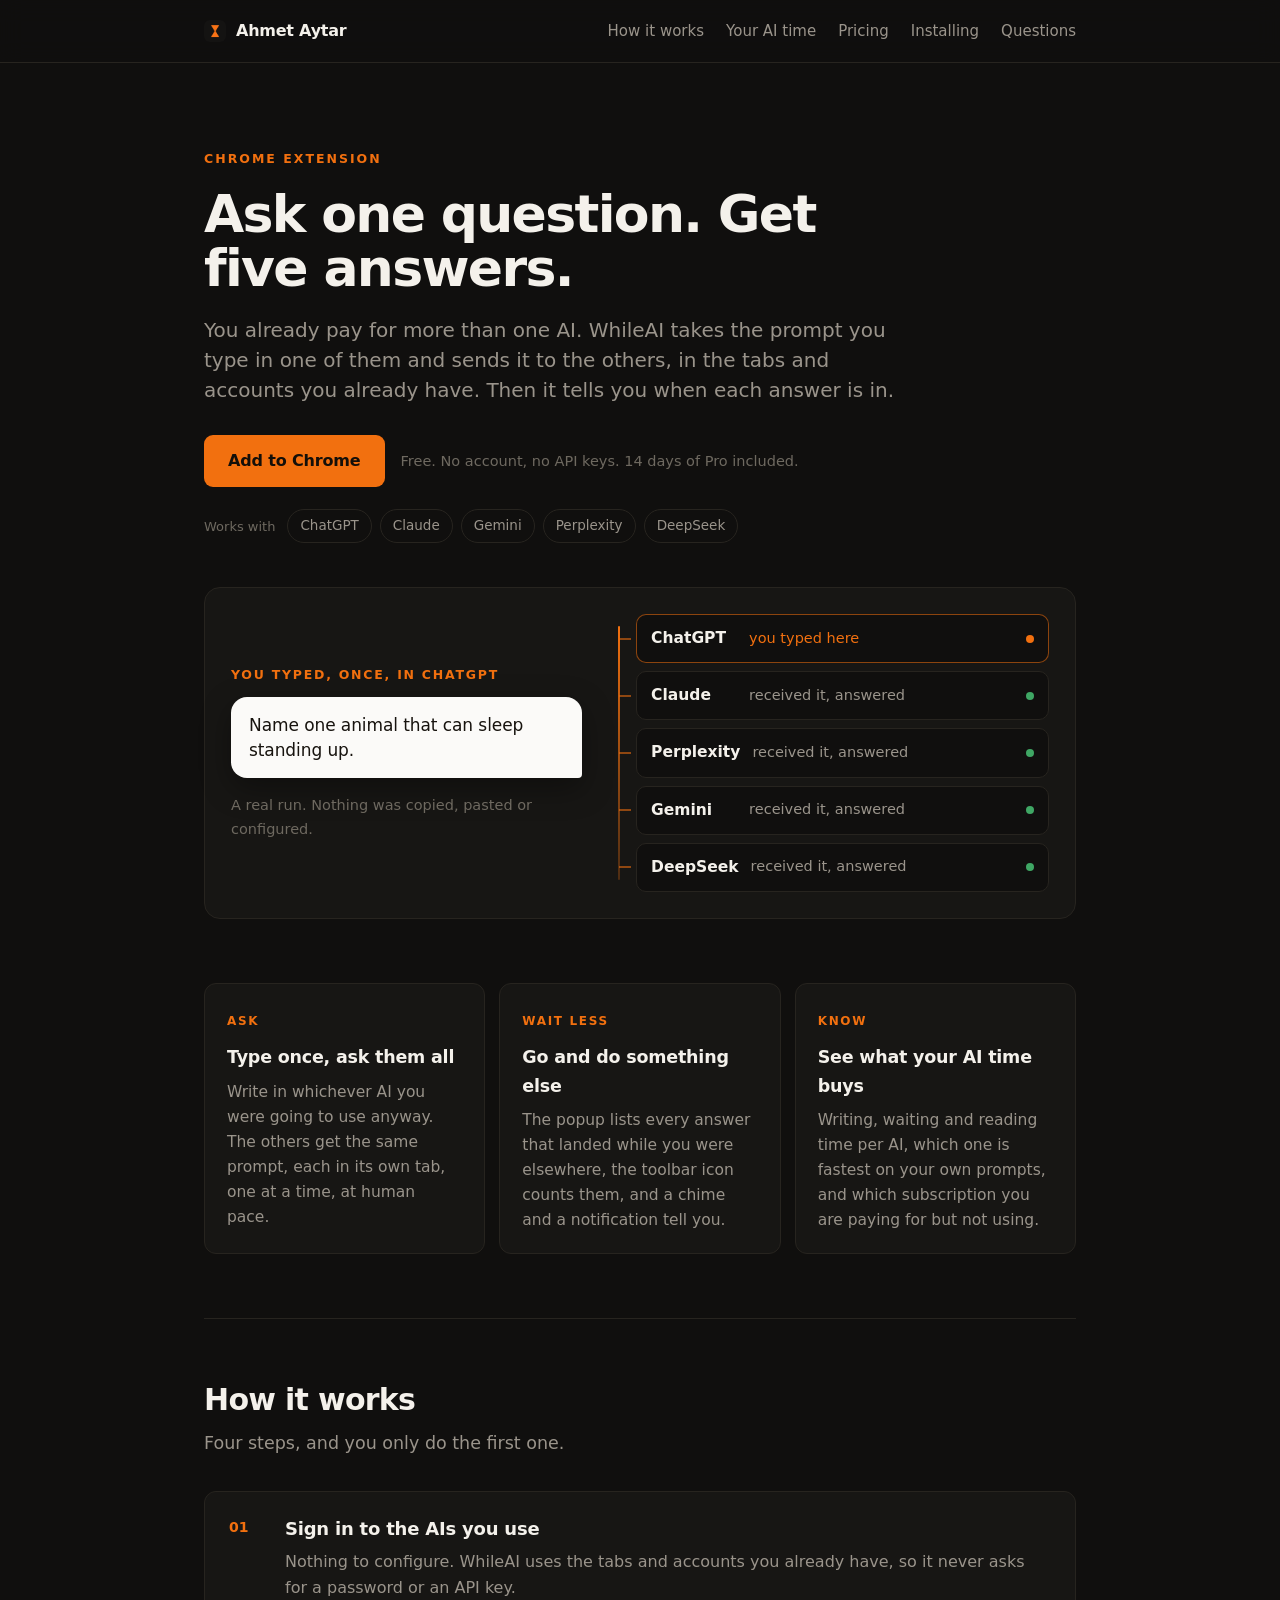
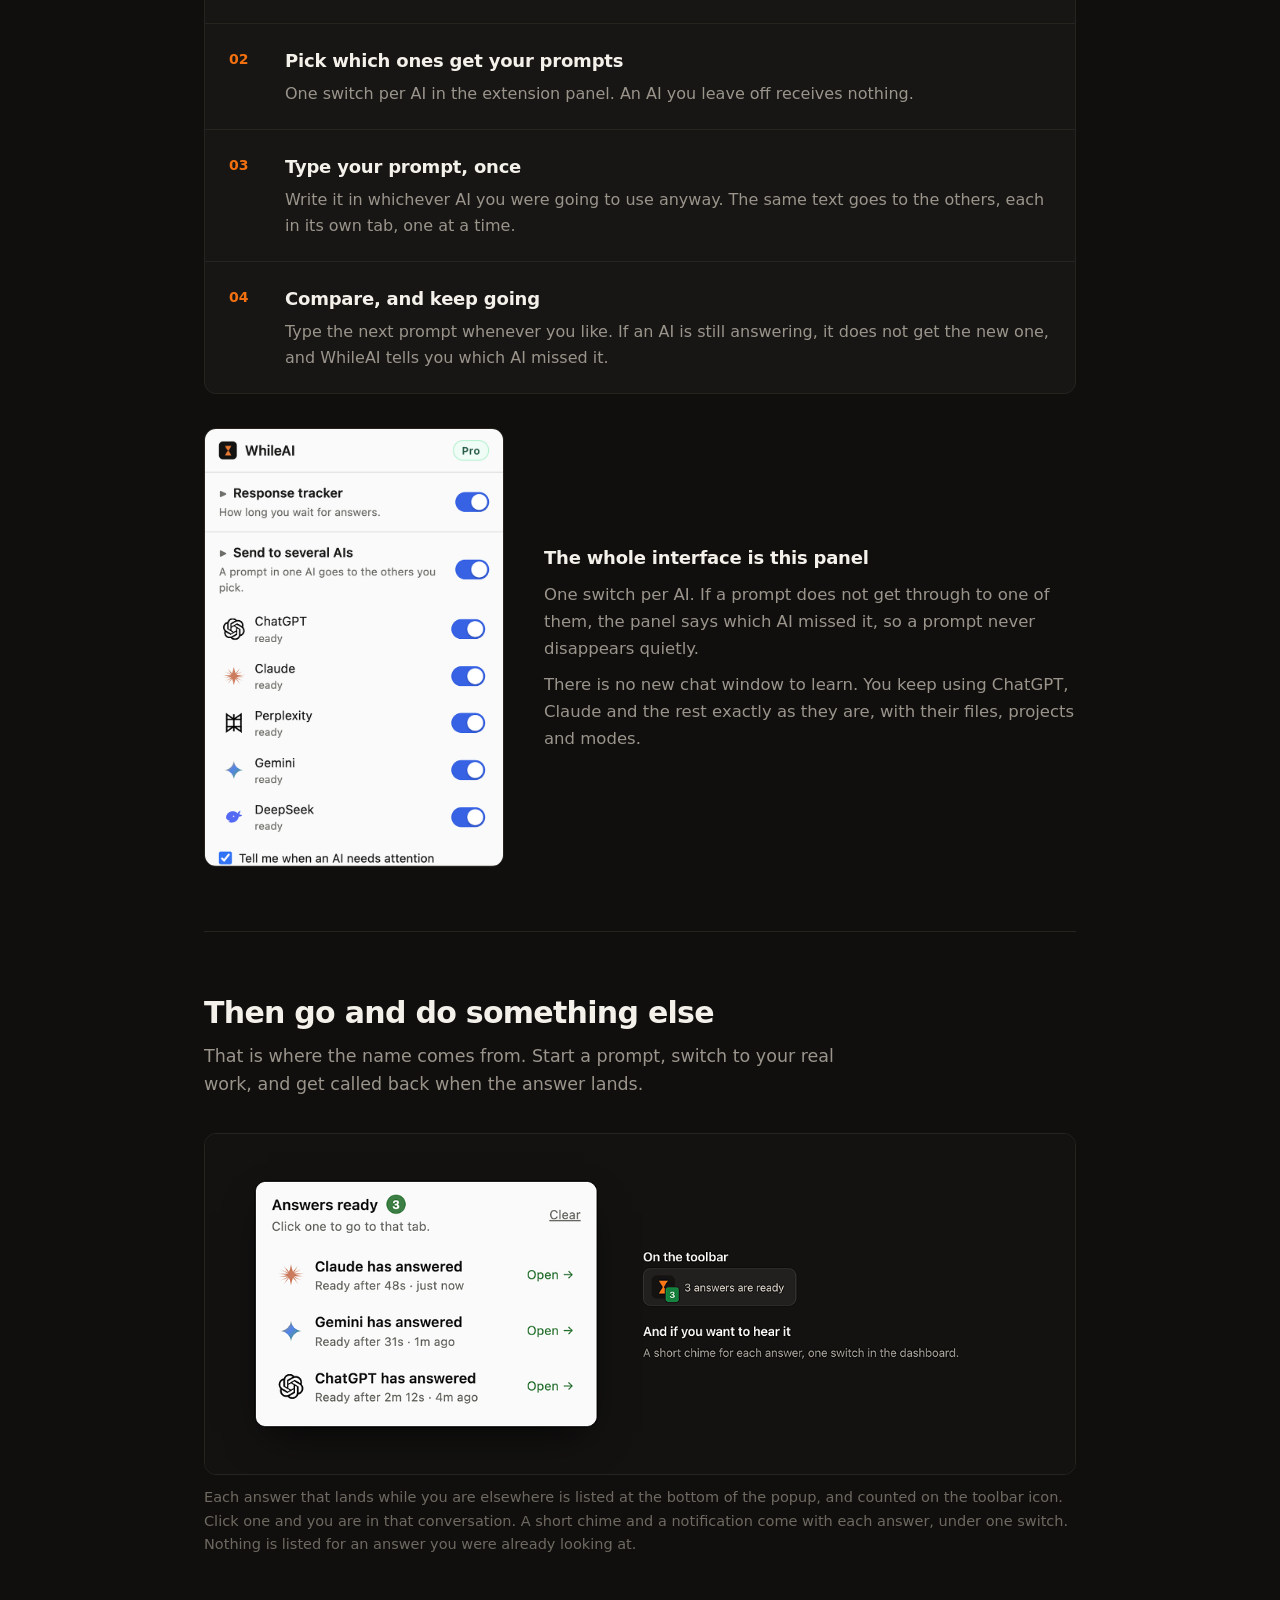
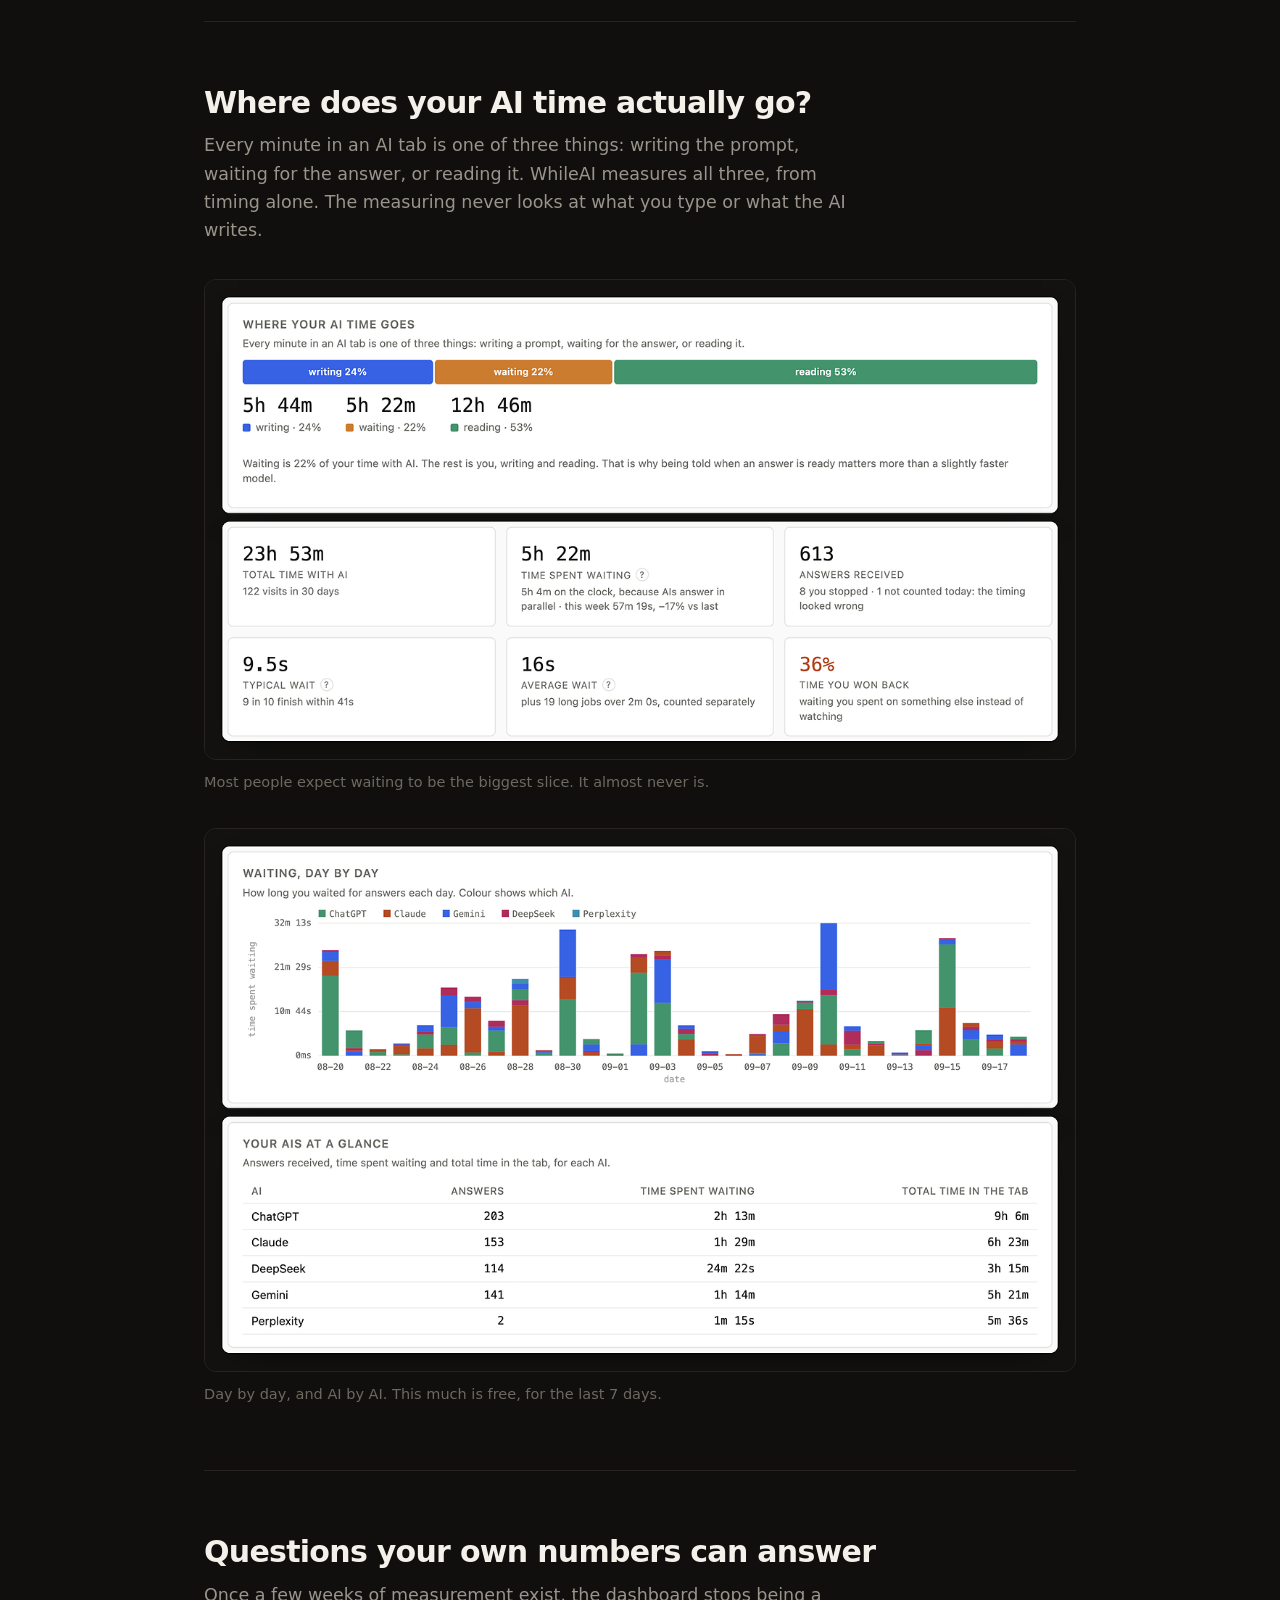
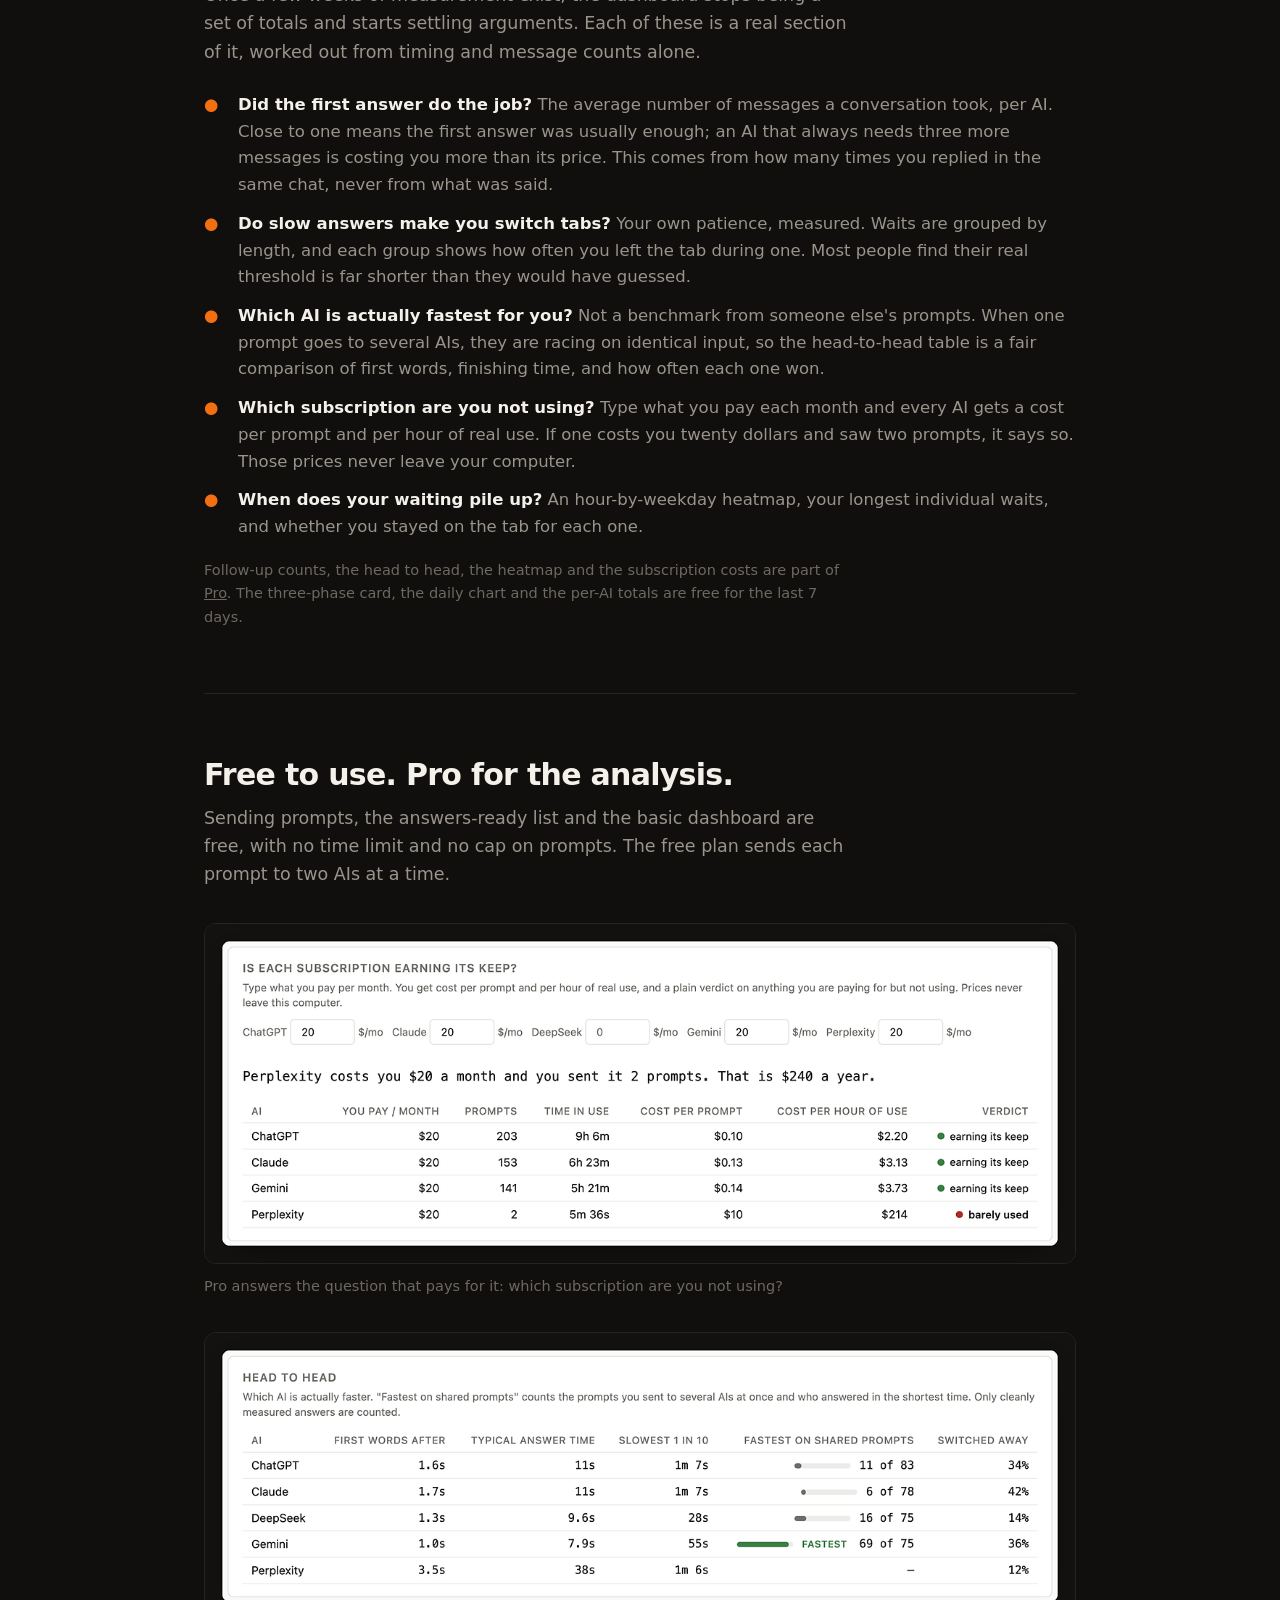
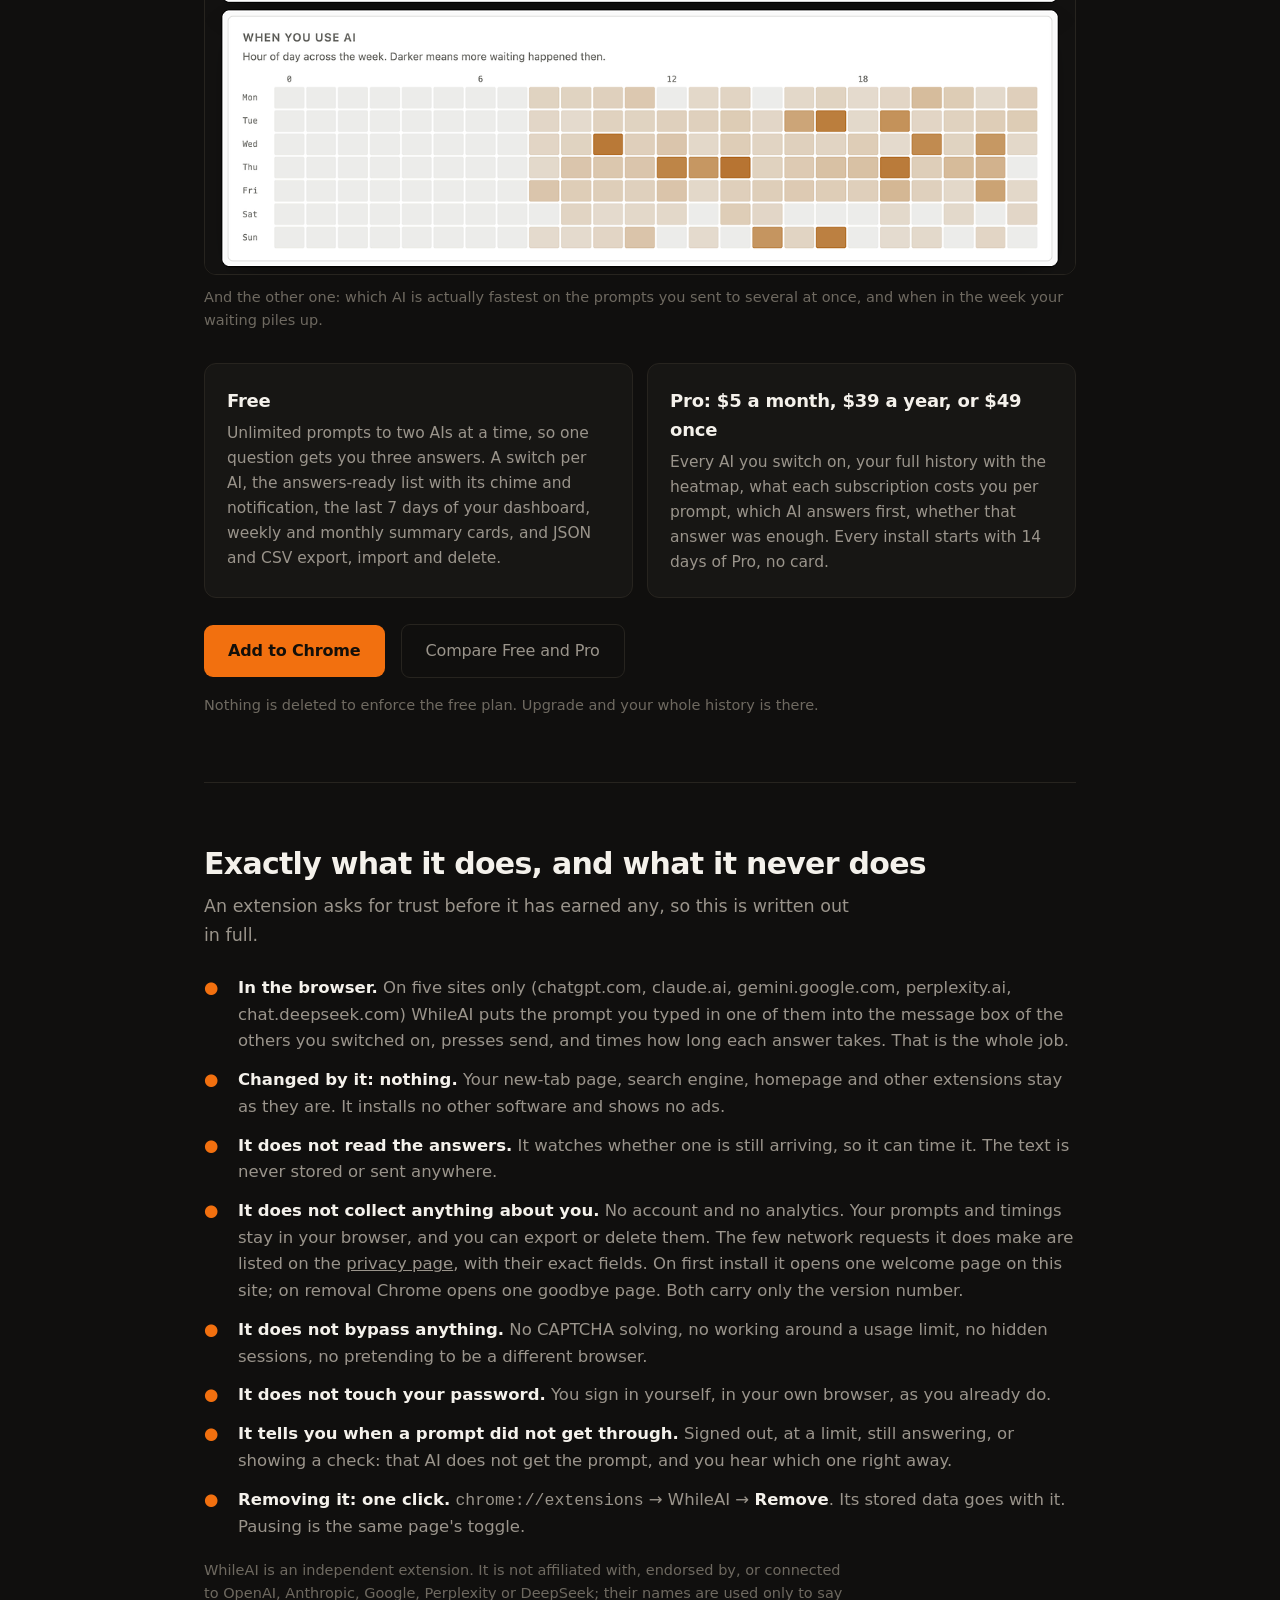
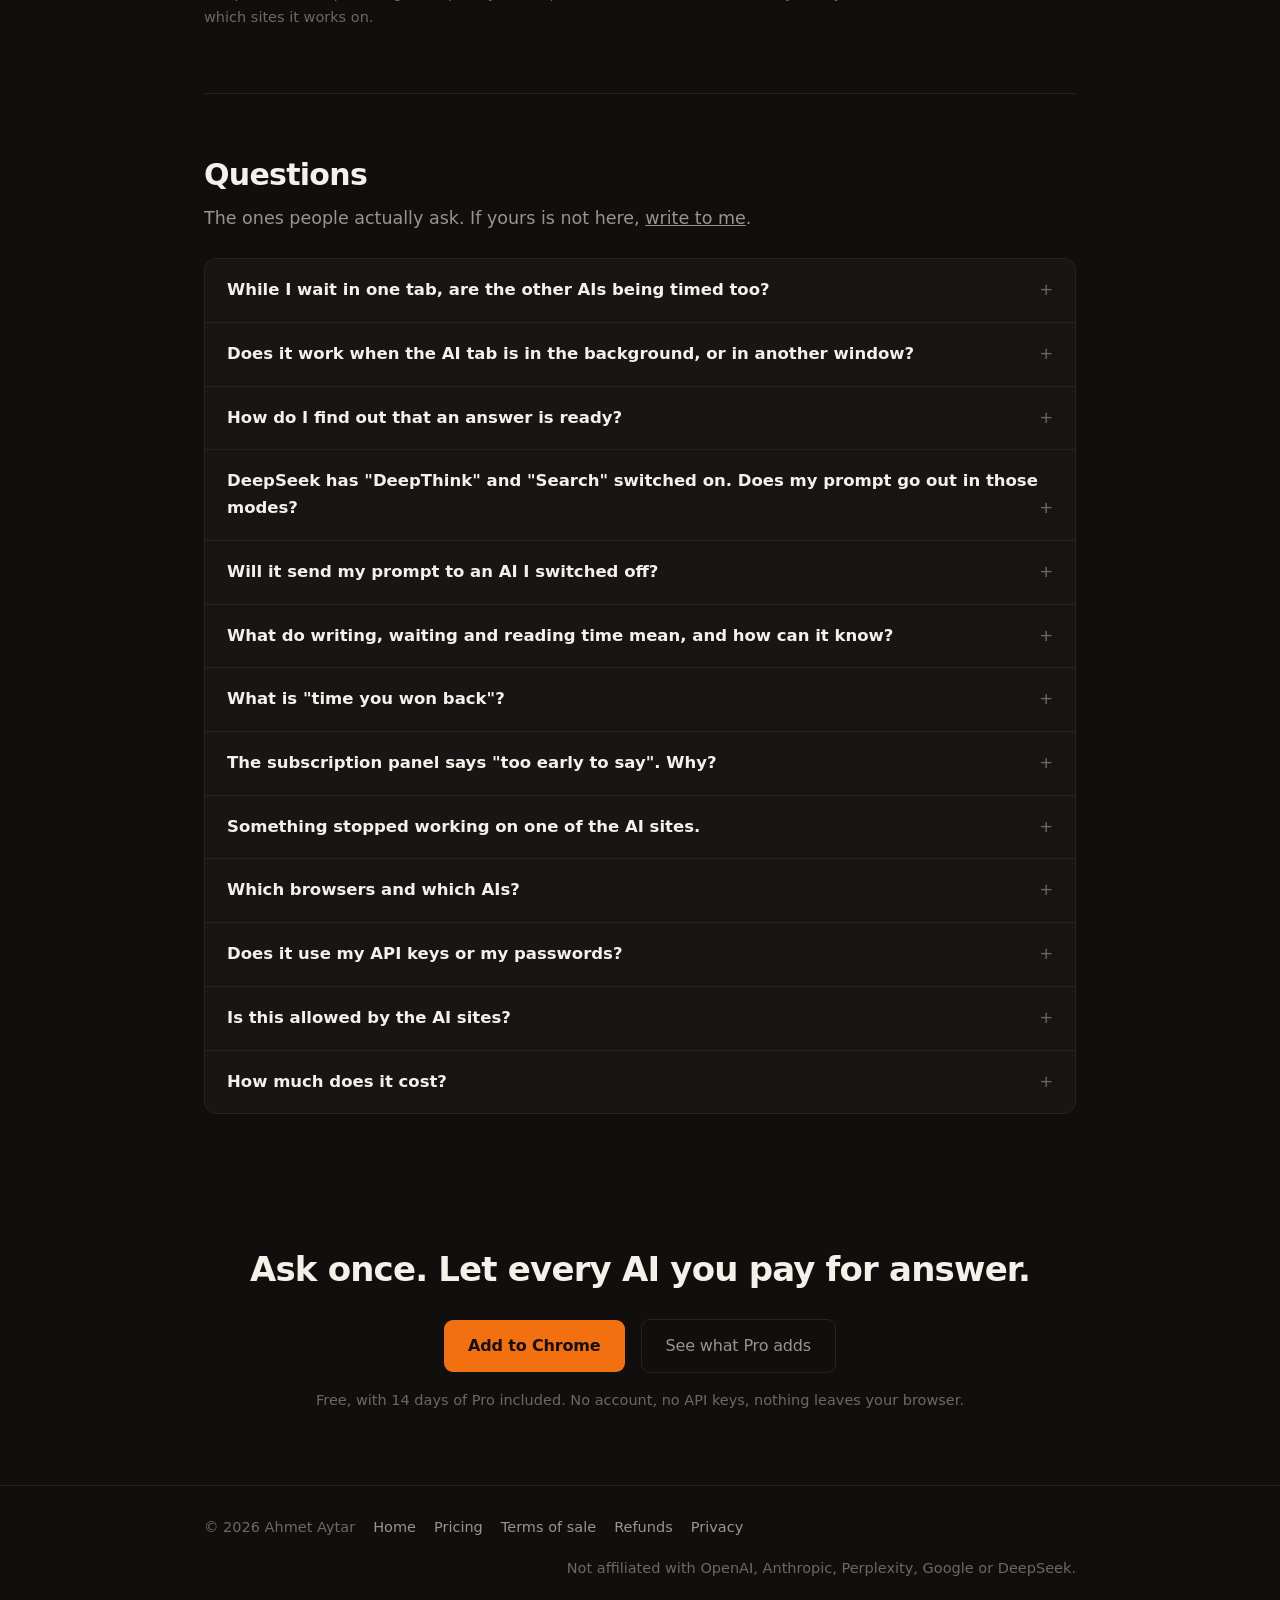
==== commit 4e1f404c: "docs(whileai): describe 0.10.2 — one error message, no queue, alerts under one switch, CSV free Co-A" ====
--- a/whileai/index.html
+++ b/whileai/index.html
@@ -31,7 +31,7 @@
   prompt you type in one of them and sends it to the others, in the tabs and
   accounts you already have. Then it tells you when each answer is in.</p>
   <div class="actions">
-    <a class="btn" href="https://chromewebstore.google.com/detail/jkemgnopkjenepaohooaghojmoabplmp" onclick="whileaiConversion(WHILEAI_ADS.addToChrome)">Add to Chrome</a>
+    <a class="btn" href="https://chromewebstore.google.com/detail/jkemgnopkjenepaohooaghojmoabplmp">Add to Chrome</a>
     <span class="note">Free. No account, no API keys. 14 days of Pro included.</span>
   </div>
   <div class="chips"><em>Works with</em><span>ChatGPT</span><span>Claude</span><span>Gemini</span><span>Perplexity</span><span>DeepSeek</span></div>
@@ -59,7 +59,7 @@
       same prompt, each in its own tab, one at a time, at human pace.</p></div>
     <div class="benefit"><span class="k">Wait less</span><b>Go and do something else</b>
       <p>The popup lists every answer that landed while you were elsewhere, the
-      toolbar icon counts them, and a chime is one switch away.</p></div>
+      toolbar icon counts them, and a chime and a notification tell you.</p></div>
     <div class="benefit"><span class="k">Know</span><b>See what your AI time buys</b>
       <p>Writing, waiting and reading time per AI, which one is fastest on your
       own prompts, and which subscription you are paying for but not using.</p></div>
@@ -89,7 +89,7 @@
     <div class="step"><b>04</b><div>
       <h3>Compare, and keep going</h3>
       <p>Type the next prompt whenever you like. If an AI is still answering,
-      yours waits in the queue instead of colliding with it.</p>
+      it does not get the new one, and WhileAI tells you which AI missed it.</p>
     </div></div>
   </div>
 
@@ -99,9 +99,8 @@
     </figure>
     <div class="panelcopy">
       <h3>The whole interface is this panel</h3>
-      <p>One switch per AI. "ready" means that tab is signed in and can receive
-      a prompt; if a site signs you out or hits a limit, the panel says so by
-      name, so a prompt never disappears quietly.</p>
+      <p>One switch per AI. If a prompt does not get through to one of them,
+      the panel says which AI missed it, so a prompt never disappears quietly.</p>
       <p>There is no new chat window to learn. You keep using ChatGPT, Claude
       and the rest exactly as they are, with their files, projects and modes.</p>
     </div>
@@ -117,7 +116,7 @@
     <img src="img/notify.png" alt="The Answers ready list in the WhileAI popup: Claude has answered, ready after 48 seconds; Gemini has answered; ChatGPT has answered. Beside it, the toolbar icon with a green 3." width="1200" height="470">
     <figcaption>Each answer that lands while you are elsewhere is listed at the bottom
     of the popup, and counted on the toolbar icon. Click one and you are in that
-    conversation. A short chime for each answer is an optional switch.
+    conversation. A short chime and a notification come with each answer, under one switch.
     Nothing is listed for an answer you were already looking at.</figcaption>
   </figure>
 </section>
@@ -176,7 +175,7 @@
 
 <section id="pricing">
   <h2>Free to use. Pro for the analysis.</h2>
-  <p class="sub">Sending prompts, the queue, the answers-ready list and the basic
+  <p class="sub">Sending prompts, the answers-ready list and the basic
   dashboard are free, with no time limit and no cap on prompts. The free plan
   sends each prompt to two AIs at a time.</p>
 
@@ -194,21 +193,21 @@
     <div class="card">
       <h3>Free</h3>
       <p>Unlimited prompts to two AIs at a time, so one question gets you three
-      answers. A queue you can see, a switch per AI, the answers-ready list with
-      its chime, the last 7 days of your dashboard, weekly and monthly summary
-      cards, and JSON export, import and delete.</p>
+      answers. A switch per AI, the answers-ready list with its chime and
+      notification, the last 7 days of your dashboard, weekly and monthly summary
+      cards, and JSON and CSV export, import and delete.</p>
     </div>
     <div class="card">
       <h3>Pro: $5 a month, $39 a year, or $49 once</h3>
       <p>Every AI you switch on, your full history with the heatmap, what each
       subscription costs you per prompt, which AI answers first, whether that
-      answer was enough, a weekly report and your own notification rules.
+      answer was enough.
       Every install starts with 14 days of Pro, no card.</p>
     </div>
   </div>
 
   <div class="actions" style="margin-top:26px">
-    <a class="btn" href="https://chromewebstore.google.com/detail/jkemgnopkjenepaohooaghojmoabplmp" onclick="whileaiConversion(WHILEAI_ADS.addToChrome)">Add to Chrome</a>
+    <a class="btn" href="https://chromewebstore.google.com/detail/jkemgnopkjenepaohooaghojmoabplmp">Add to Chrome</a>
     <a class="btn ghost" href="upgrade/">Compare Free and Pro</a>
     <span class="note">Nothing is deleted to enforce the free plan. Upgrade and your whole history is there.</span>
   </div>
@@ -243,9 +242,9 @@
       no pretending to be a different browser.</div></div>
     <div class="fact"><i>&#9679;</i><div><b>It does not touch your password.</b>
       You sign in yourself, in your own browser, as you already do.</div></div>
-    <div class="fact"><i>&#9679;</i><div><b>It stops and tells you.</b>
-      Signed out, rate limited, or a site is showing a verification check:
-      you hear about it rather than finding out an hour later.</div></div>
+    <div class="fact"><i>&#9679;</i><div><b>It tells you when a prompt did not get through.</b>
+      Signed out, at a limit, still answering, or showing a check: that AI
+      does not get the prompt, and you hear which one right away.</div></div>
     <div class="fact"><i>&#9679;</i><div><b>Removing it: one click.</b>
       <code>chrome://extensions</code> &rarr; WhileAI &rarr; <b>Remove</b>.
       Its stored data goes with it. Pausing is the same page's toggle.</div></div>
@@ -267,8 +266,8 @@
     <details><summary>Does it work when the AI tab is in the background, or in another window?</summary>
       <p>Yes, that is the normal case. Your prompt is delivered to tabs you are not looking at, and the answers-ready list tells you when each one has answered. Chrome slows background tabs down a great deal; WhileAI times its own steps on a clock Chrome does not slow, so a tab you have not touched for an hour still receives the prompt straight away.</p></details>
     <details><summary>How do I find out that an answer is ready?</summary>
-      <p>The WhileAI popup has an <b>Answers ready</b> list at the bottom: one line per answer that landed while you were not looking at that tab, naming the AI and how long it took. Click a line and you are in that conversation, and the line goes away. The toolbar icon shows the same count in green, up to "9+". If you also want to hear it, the dashboard has a switch for a short chime that plays once per answer, with a "Test the chime" button next to it. There is no desktop notification for an ordinary answer: the list and the count already say it, and the operating system can swallow a notification without telling anyone.</p>
-      <p>An <b>amber</b> badge means something needs you rather than something being ready: an AI signed you out, hit a limit, or is showing a verification check. Amber wins over green, because a problem is worth more of your attention than a finished answer.</p></details>
+      <p>The WhileAI popup has an <b>Answers ready</b> list at the bottom: one line per answer that landed while you were not looking at that tab, naming the AI and how long it took. Click a line and you are in that conversation, and the line goes away. The toolbar icon shows the same count in green, up to "9+". You also get a short chime and a desktop notification naming the AI (one per AI at a time; click it and you are in that tab). Both sit under one switch in the dashboard, on by default, with a "Test" button next to it. The list and the count do not depend on it, because the operating system can swallow a notification without telling anyone.</p>
+      <p>An <b>amber</b> badge means a prompt did not get through to one of your AIs (or, on the free plan, that it was meant for more AIs than the plan reaches). The popup then shows one line, "X did not get this prompt. Open the X tab: it may be signed out, still answering, at a usage limit, or showing a check." Click it to open that tab. It clears itself once a prompt reaches that AI again. Amber wins over green, because a missed prompt is worth more of your attention than a finished answer.</p></details>
     <details><summary>DeepSeek has "DeepThink" and "Search" switched on. Does my prompt go out in those modes?</summary>
       <p>No. DeepSeek remembers those two buttons from your last visit, and a slow thinking mode is rarely what you want when the same prompt is going to several AIs. Before WhileAI types a prompt there on your behalf it switches both off, the same click you would make, so the prompt goes out in the standard mode. It only does this on prompts it delivers, never while you are typing in DeepSeek yourself.</p></details>
     <details><summary>Will it send my prompt to an AI I switched off?</summary>
@@ -287,7 +286,7 @@
     <details><summary>Does it use my API keys or my passwords?</summary>
       <p>Neither. It works inside the tabs you are already signed in to, the same way you would: it puts the text in the box and presses send. It never sees a password, and there is nothing to configure.</p></details>
     <details><summary>Is this allowed by the AI sites?</summary>
-      <p>WhileAI does by machine what you would do by hand in your own account, one prompt at a time, at human pace. It does not solve CAPTCHAs, get around usage limits or hide what it is. When a site puts up a check or a limit, it stops and tells you. Each provider's terms are still yours to follow, and none of them is affiliated with WhileAI.</p></details>
+      <p>WhileAI does by machine what you would do by hand in your own account, one prompt at a time, at human pace. It does not solve CAPTCHAs, get around usage limits or hide what it is. When a site puts up a check or a limit, that AI does not get the prompt and WhileAI tells you. Each provider's terms are still yours to follow, and none of them is affiliated with WhileAI.</p></details>
     <details><summary>How much does it cost?</summary>
       <p>Using it is free: unlimited prompts to two AIs at a time, with the answers-ready list and the 7-day dashboard. <a href="upgrade/">Pro</a> is $5 a month, $39 a year or $49 once, and adds every AI you switch on, plus the analysis. Every install starts with 14 days of Pro, no card.</p></details>
   </div>
@@ -297,7 +296,7 @@
 <section class="cta plain">
   <h2>Ask once. Let every AI you pay for answer.</h2>
   <div class="actions">
-    <a class="btn" href="https://chromewebstore.google.com/detail/jkemgnopkjenepaohooaghojmoabplmp" onclick="whileaiConversion(WHILEAI_ADS.addToChrome)">Add to Chrome</a>
+    <a class="btn" href="https://chromewebstore.google.com/detail/jkemgnopkjenepaohooaghojmoabplmp">Add to Chrome</a>
     <a class="btn ghost" href="upgrade/">See what Pro adds</a>
   </div>
   <span class="note" style="margin-top:16px">Free, with 14 days of Pro included. No account, no API keys, nothing leaves your browser.</span>
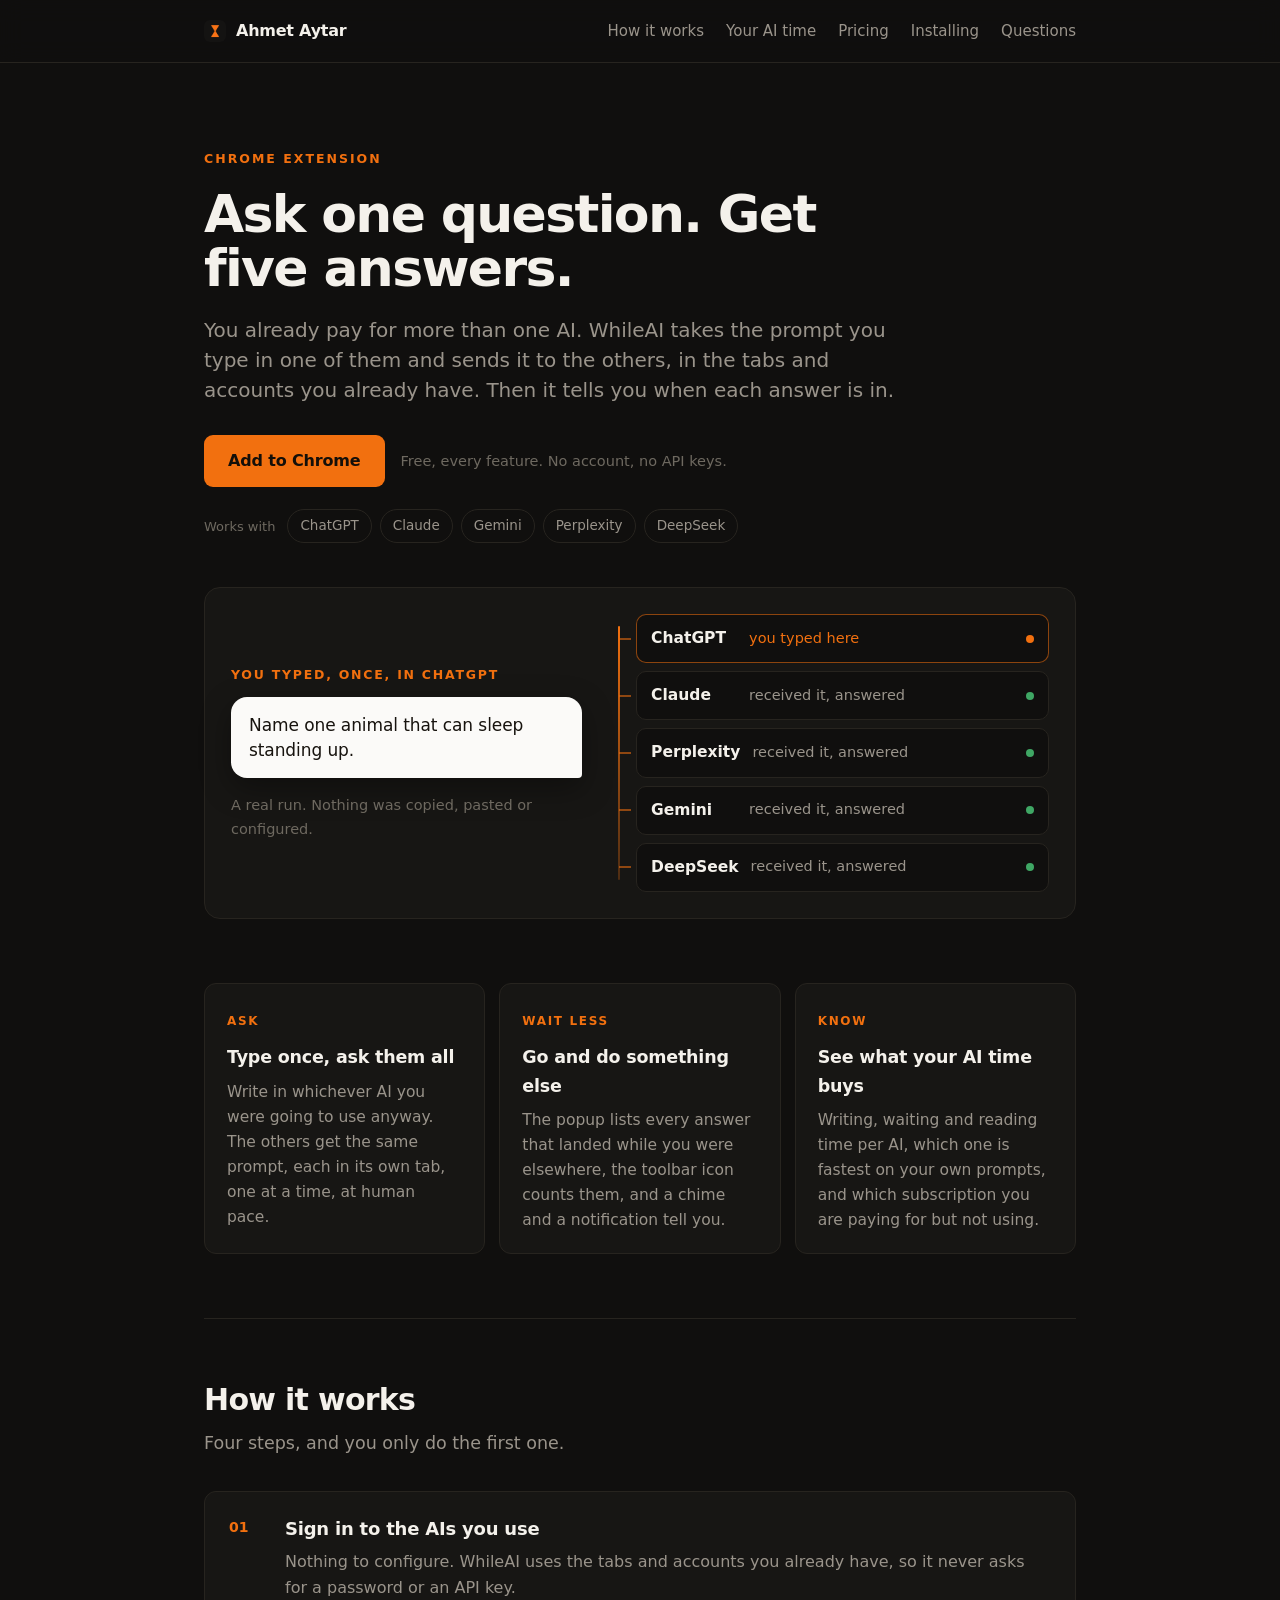
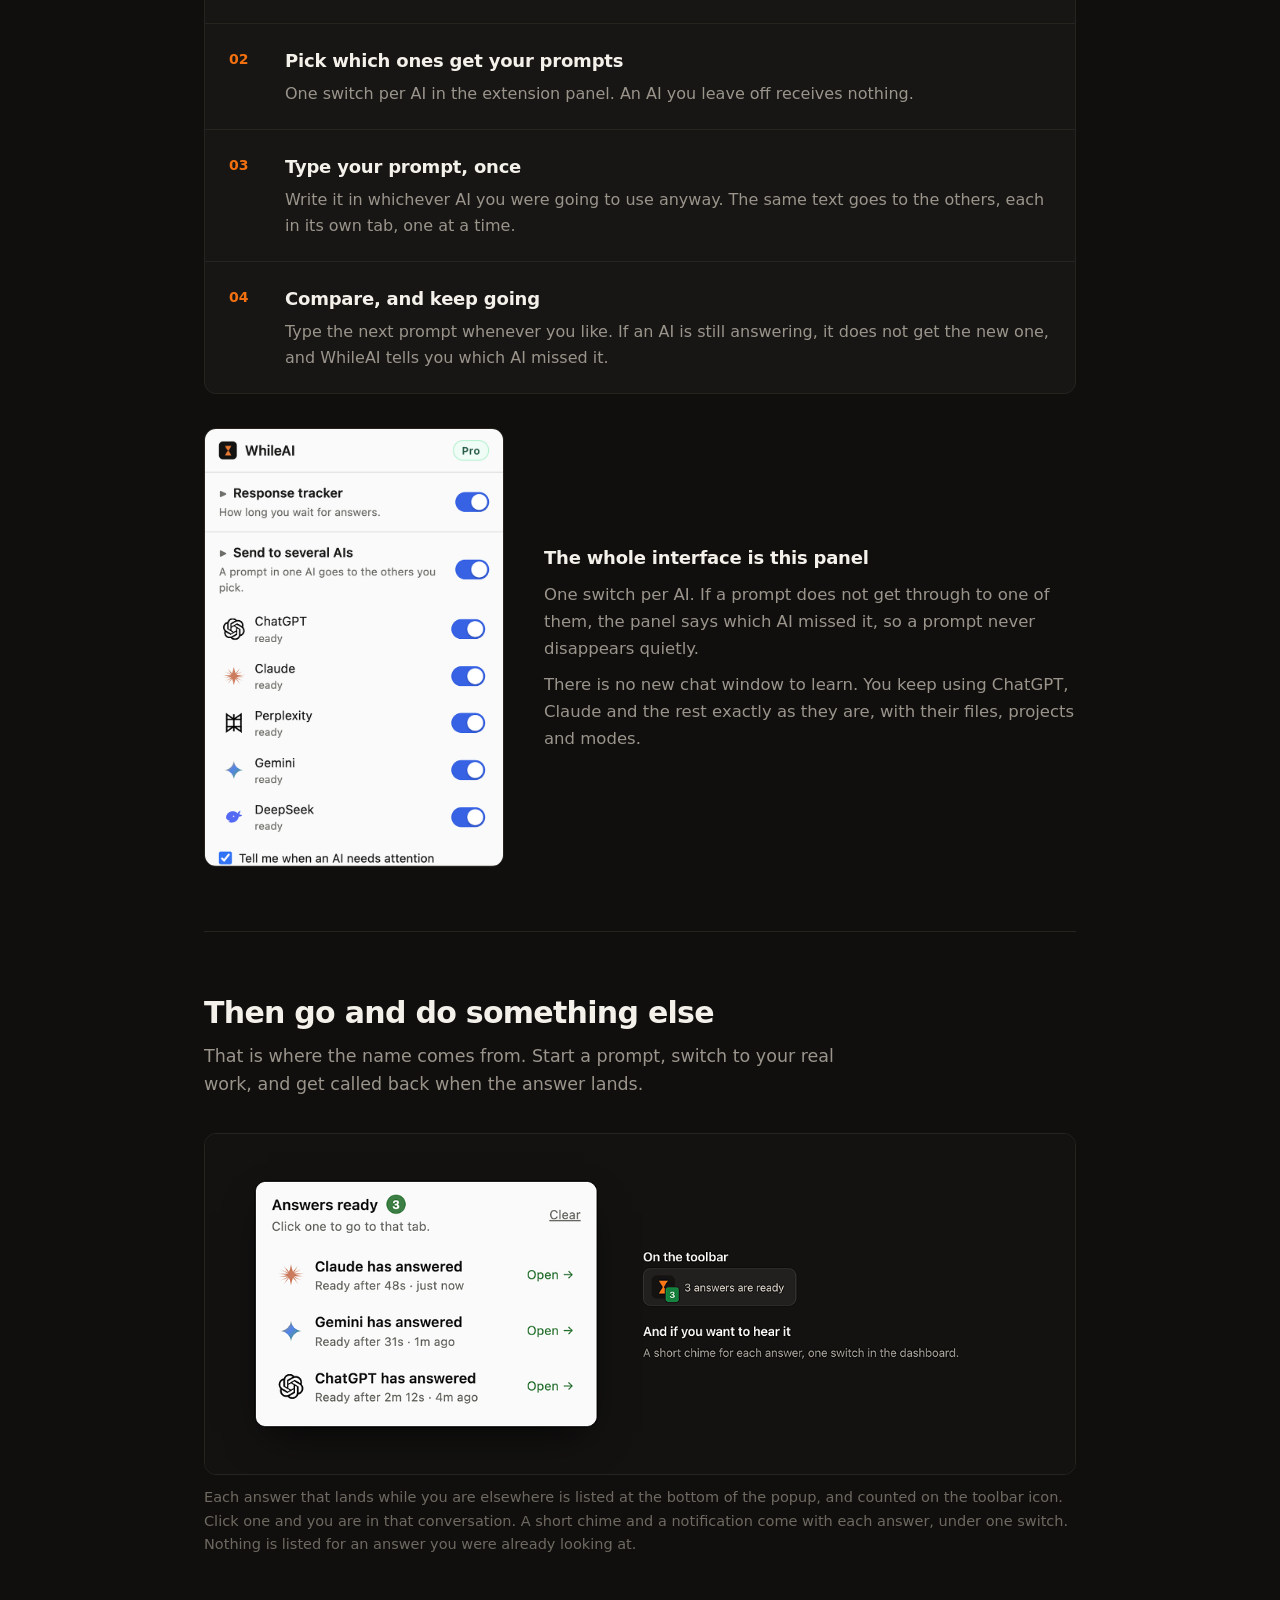
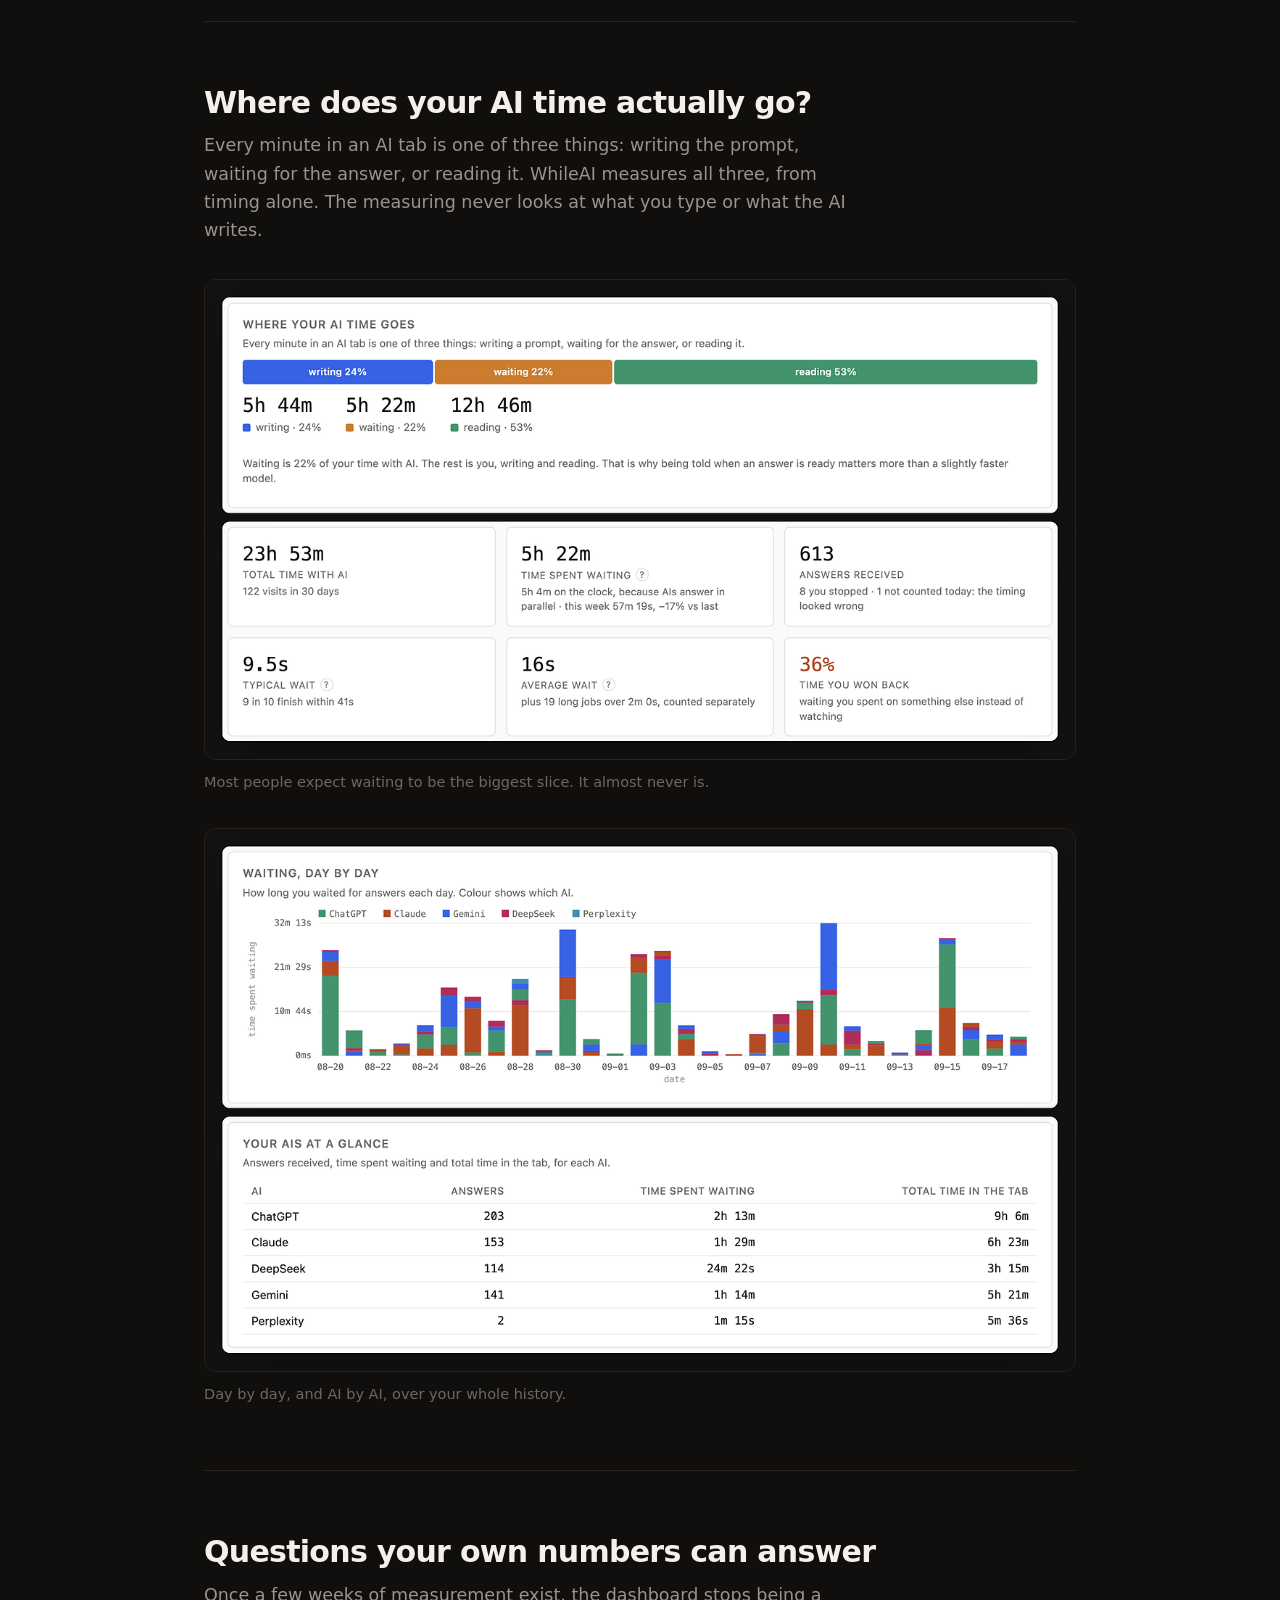
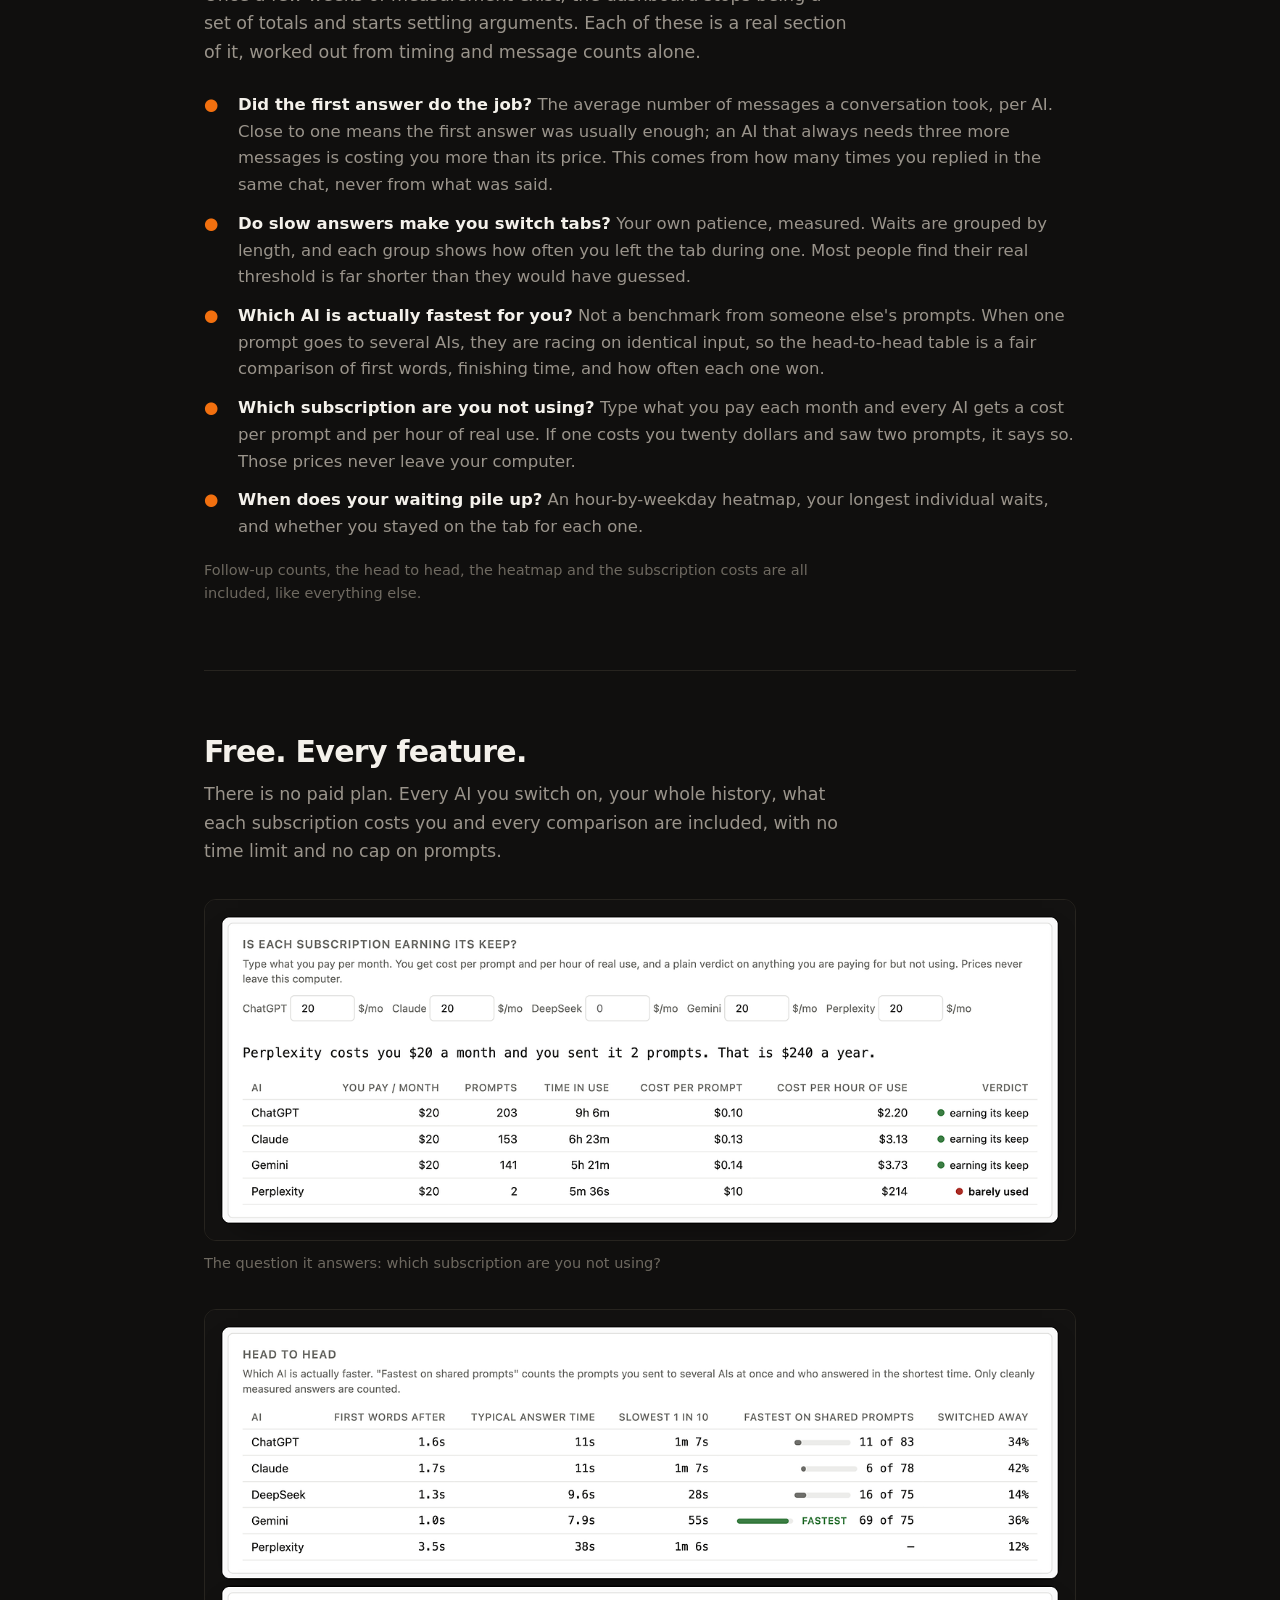
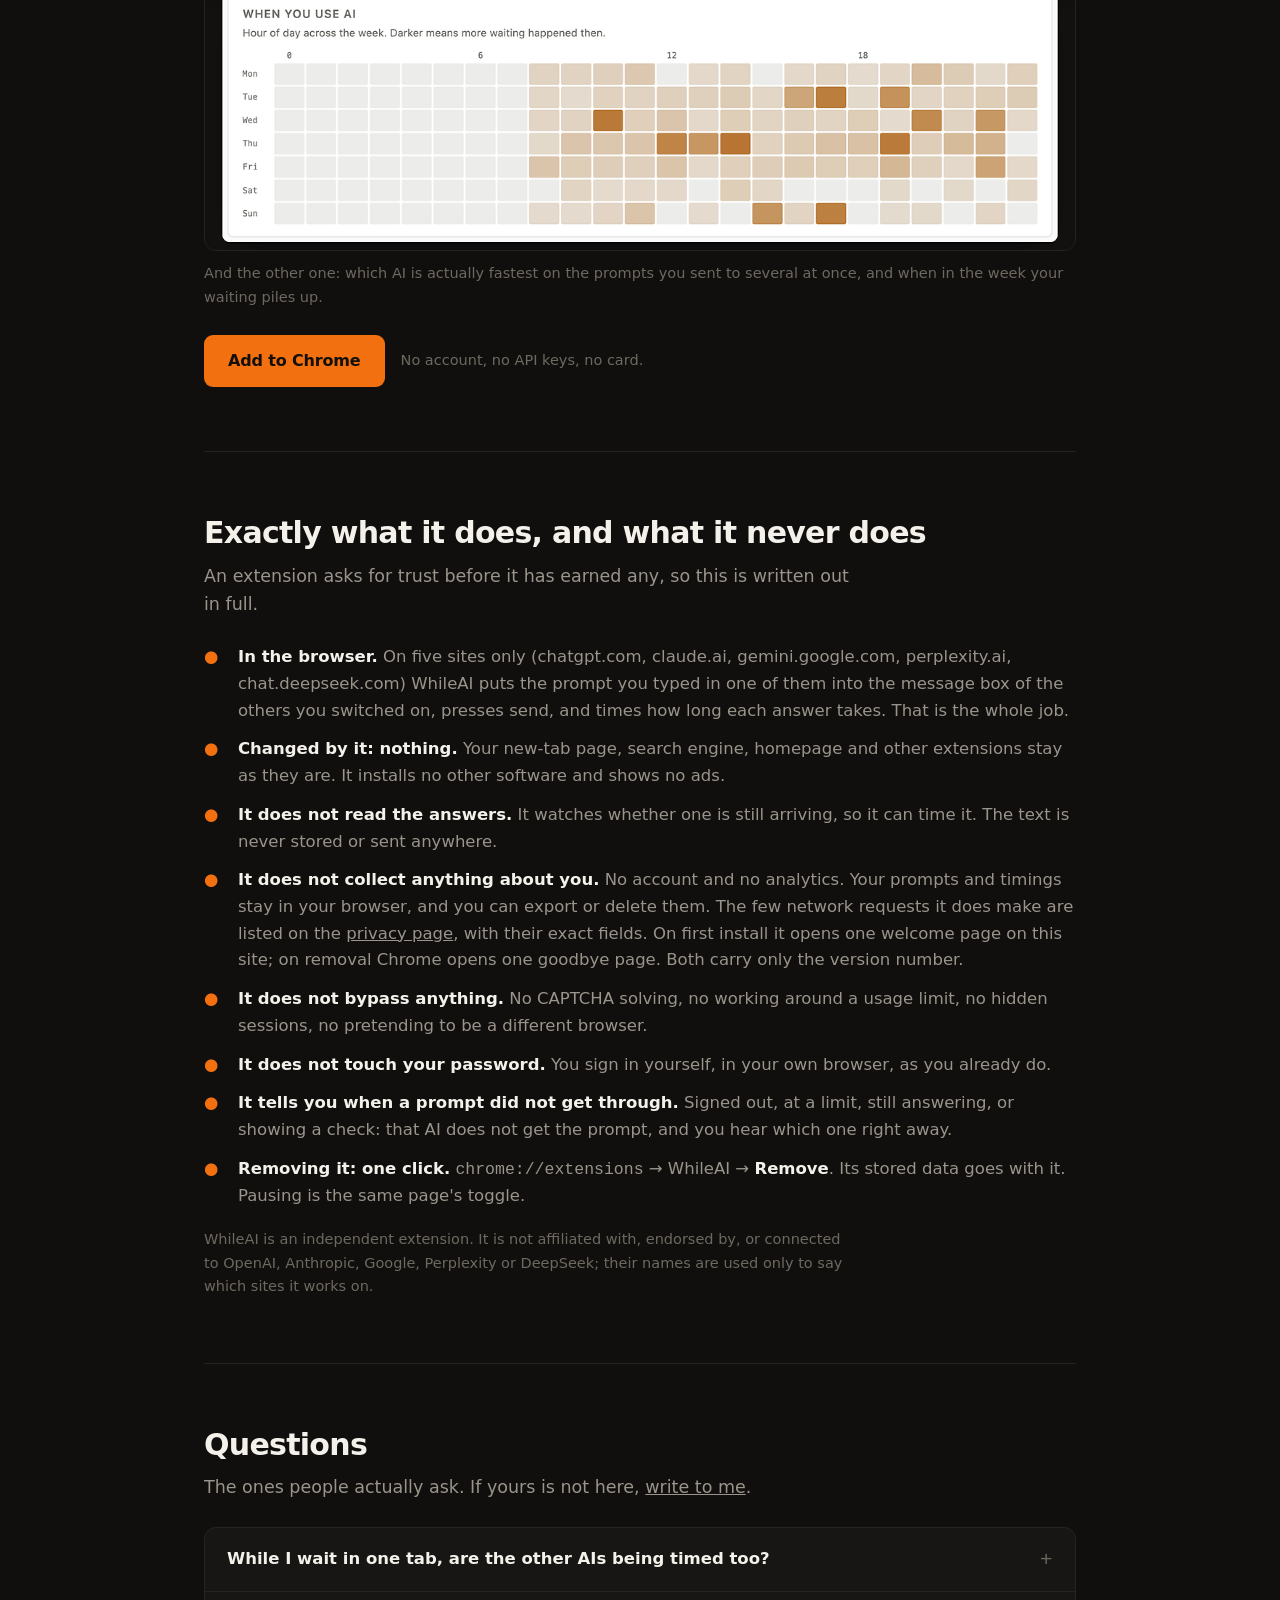
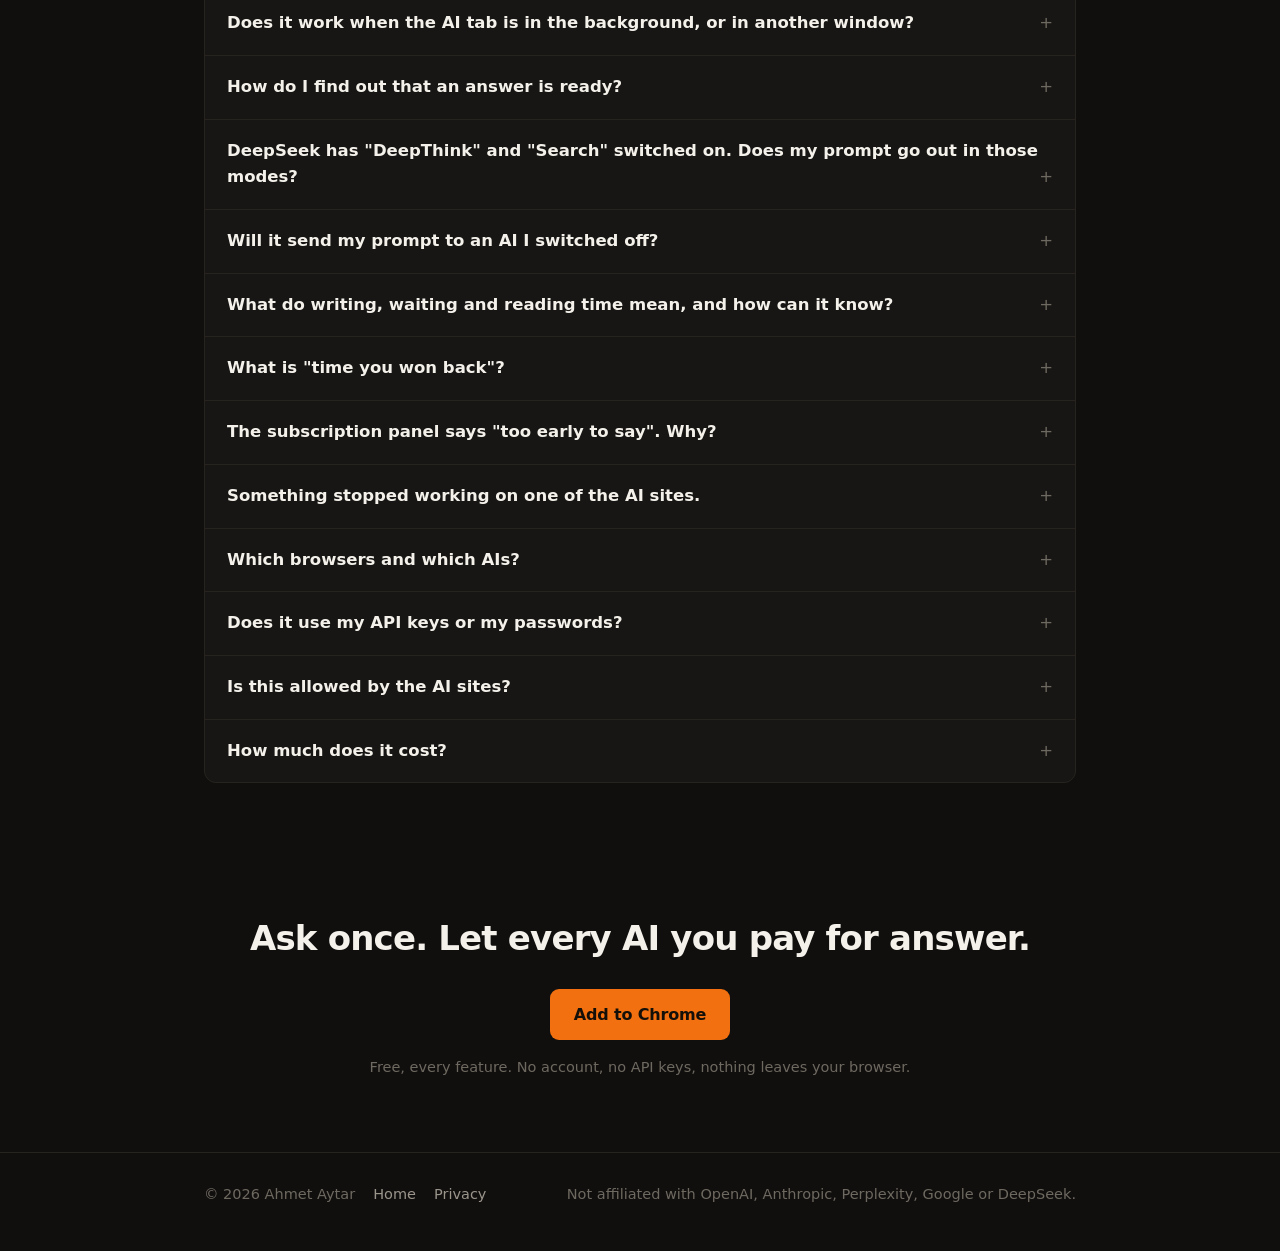
==== commit c98afc18: "feat(whileai): site copy for 0.11.0, WhileAI is free with every feature Merge only after 0.11.0 is l" ====
--- a/whileai/index.html
+++ b/whileai/index.html
@@ -32,7 +32,7 @@
   accounts you already have. Then it tells you when each answer is in.</p>
   <div class="actions">
     <a class="btn" href="https://chromewebstore.google.com/detail/jkemgnopkjenepaohooaghojmoabplmp">Add to Chrome</a>
-    <span class="note">Free. No account, no API keys. 14 days of Pro included.</span>
+    <span class="note">Free, every feature. No account, no API keys.</span>
   </div>
   <div class="chips"><em>Works with</em><span>ChatGPT</span><span>Claude</span><span>Gemini</span><span>Perplexity</span><span>DeepSeek</span></div>
 
@@ -134,7 +134,7 @@
 
   <figure>
     <img src="img/daily.png" alt="A bar chart of waiting time per day, coloured by AI, above a table of answers, waiting time and total time for each AI." width="1200" height="747">
-    <figcaption>Day by day, and AI by AI. This much is free, for the last 7 days.</figcaption>
+    <figcaption>Day by day, and AI by AI, over your whole history.</figcaption>
   </figure>
 </section>
 
@@ -169,19 +169,18 @@
   </div>
 
   <p class="fine">Follow-up counts, the head to head, the heatmap and the
-  subscription costs are part of <a href="upgrade/">Pro</a>. The three-phase
-  card, the daily chart and the per-AI totals are free for the last 7 days.</p>
+  subscription costs are all included, like everything else.</p>
 </section>
 
 <section id="pricing">
-  <h2>Free to use. Pro for the analysis.</h2>
-  <p class="sub">Sending prompts, the answers-ready list and the basic
-  dashboard are free, with no time limit and no cap on prompts. The free plan
-  sends each prompt to two AIs at a time.</p>
-
-  <figure>
-    <img src="img/pro.png" alt="The Pro subscription panel: four AI subscriptions at 20 dollars each with cost per prompt and per hour of use, and a line saying Perplexity costs 20 dollars a month and was sent 2 prompts." width="1200" height="468">
-    <figcaption>Pro answers the question that pays for it: which subscription are you not using?</figcaption>
+  <h2>Free. Every feature.</h2>
+  <p class="sub">There is no paid plan. Every AI you switch on, your whole
+  history, what each subscription costs you and every comparison are
+  included, with no time limit and no cap on prompts.</p>
+
+  <figure>
+    <img src="img/pro.png" alt="The subscription panel: four AI subscriptions at 20 dollars each with cost per prompt and per hour of use, and a line saying Perplexity costs 20 dollars a month and was sent 2 prompts." width="1200" height="468">
+    <figcaption>The question it answers: which subscription are you not using?</figcaption>
   </figure>
 
   <figure>
@@ -189,27 +188,9 @@
     <figcaption>And the other one: which AI is actually fastest on the prompts you sent to several at once, and when in the week your waiting piles up.</figcaption>
   </figure>
 
-  <div class="cards">
-    <div class="card">
-      <h3>Free</h3>
-      <p>Unlimited prompts to two AIs at a time, so one question gets you three
-      answers. A switch per AI, the answers-ready list with its chime and
-      notification, the last 7 days of your dashboard, weekly and monthly summary
-      cards, and JSON and CSV export, import and delete.</p>
-    </div>
-    <div class="card">
-      <h3>Pro: $5 a month, $39 a year, or $49 once</h3>
-      <p>Every AI you switch on, your full history with the heatmap, what each
-      subscription costs you per prompt, which AI answers first, whether that
-      answer was enough.
-      Every install starts with 14 days of Pro, no card.</p>
-    </div>
-  </div>
-
   <div class="actions" style="margin-top:26px">
     <a class="btn" href="https://chromewebstore.google.com/detail/jkemgnopkjenepaohooaghojmoabplmp">Add to Chrome</a>
-    <a class="btn ghost" href="upgrade/">Compare Free and Pro</a>
-    <span class="note">Nothing is deleted to enforce the free plan. Upgrade and your whole history is there.</span>
+    <span class="note">No account, no API keys, no card.</span>
   </div>
 </section>
 
@@ -267,11 +248,11 @@
       <p>Yes, that is the normal case. Your prompt is delivered to tabs you are not looking at, and the answers-ready list tells you when each one has answered. Chrome slows background tabs down a great deal; WhileAI times its own steps on a clock Chrome does not slow, so a tab you have not touched for an hour still receives the prompt straight away.</p></details>
     <details><summary>How do I find out that an answer is ready?</summary>
       <p>The WhileAI popup has an <b>Answers ready</b> list at the bottom: one line per answer that landed while you were not looking at that tab, naming the AI and how long it took. Click a line and you are in that conversation, and the line goes away. The toolbar icon shows the same count in green, up to "9+". You also get a short chime and a desktop notification naming the AI (one per AI at a time; click it and you are in that tab). Both sit under one switch in the dashboard, on by default, with a "Test" button next to it. The list and the count do not depend on it, because the operating system can swallow a notification without telling anyone.</p>
-      <p>An <b>amber</b> badge means a prompt did not get through to one of your AIs (or, on the free plan, that it was meant for more AIs than the plan reaches). The popup then shows one line, "X did not get this prompt. Open the X tab: it may be signed out, still answering, at a usage limit, or showing a check." Click it to open that tab. It clears itself once a prompt reaches that AI again. Amber wins over green, because a missed prompt is worth more of your attention than a finished answer.</p></details>
+      <p>An <b>amber</b> badge means a prompt did not get through to one of your AIs. The popup then shows one line, "X did not get this prompt. Open the X tab: it may be signed out, still answering, at a usage limit, or showing a check." Click it to open that tab. It clears itself once a prompt reaches that AI again. Amber wins over green, because a missed prompt is worth more of your attention than a finished answer.</p></details>
     <details><summary>DeepSeek has "DeepThink" and "Search" switched on. Does my prompt go out in those modes?</summary>
       <p>No. DeepSeek remembers those two buttons from your last visit, and a slow thinking mode is rarely what you want when the same prompt is going to several AIs. Before WhileAI types a prompt there on your behalf it switches both off, the same click you would make, so the prompt goes out in the standard mode. It only does this on prompts it delivers, never while you are typing in DeepSeek yourself.</p></details>
     <details><summary>Will it send my prompt to an AI I switched off?</summary>
-      <p>No. There is one switch per AI and an AI that is off receives nothing. Closing an AI's tab switches it off too. On the free plan a prompt reaches two other AIs at a time; if you switched on more, a notice tells you by name which ones were left out.</p></details>
+      <p>No. There is one switch per AI and an AI that is off receives nothing. Closing an AI's tab switches it off too.</p></details>
     <details><summary>What do writing, waiting and reading time mean, and how can it know?</summary>
       <p>Writing is the time keys are being pressed in the message box. Waiting is from the moment you send until the answer stops arriving. Reading is time with the tab in front, the window focused, and some sign of life from you in the last minute. All three come from timing alone. WhileAI never reads what you type or what the AI writes, and a tab left open overnight does not count as eight hours of reading.</p></details>
     <details><summary>What is "time you won back"?</summary>
@@ -288,7 +269,7 @@
     <details><summary>Is this allowed by the AI sites?</summary>
       <p>WhileAI does by machine what you would do by hand in your own account, one prompt at a time, at human pace. It does not solve CAPTCHAs, get around usage limits or hide what it is. When a site puts up a check or a limit, that AI does not get the prompt and WhileAI tells you. Each provider's terms are still yours to follow, and none of them is affiliated with WhileAI.</p></details>
     <details><summary>How much does it cost?</summary>
-      <p>Using it is free: unlimited prompts to two AIs at a time, with the answers-ready list and the 7-day dashboard. <a href="upgrade/">Pro</a> is $5 a month, $39 a year or $49 once, and adds every AI you switch on, plus the analysis. Every install starts with 14 days of Pro, no card.</p></details>
+      <p>Nothing. WhileAI is free, with every feature: every AI you switch on, your whole history and all the analysis. There is no paid plan. Anyone who bought Pro before October 2026 keeps everything, with nothing more to pay.</p></details>
   </div>
 
 </section>
@@ -297,9 +278,8 @@
   <h2>Ask once. Let every AI you pay for answer.</h2>
   <div class="actions">
     <a class="btn" href="https://chromewebstore.google.com/detail/jkemgnopkjenepaohooaghojmoabplmp">Add to Chrome</a>
-    <a class="btn ghost" href="upgrade/">See what Pro adds</a>
-  </div>
-  <span class="note" style="margin-top:16px">Free, with 14 days of Pro included. No account, no API keys, nothing leaves your browser.</span>
+  </div>
+  <span class="note" style="margin-top:16px">Free, every feature. No account, no API keys, nothing leaves your browser.</span>
 </section>
 
 </div>
@@ -307,9 +287,6 @@
 <footer><div class="wrap">
   <span>&copy; 2026 Ahmet Aytar</span>
   <a href="/">Home</a>
-  <a href="upgrade/">Pricing</a>
-  <a href="terms/">Terms of sale</a>
-  <a href="refund/">Refunds</a>
   <a href="privacy/">Privacy</a>
   <span class="spacer">Not affiliated with OpenAI, Anthropic, Perplexity, Google or DeepSeek.</span>
 </div></footer>
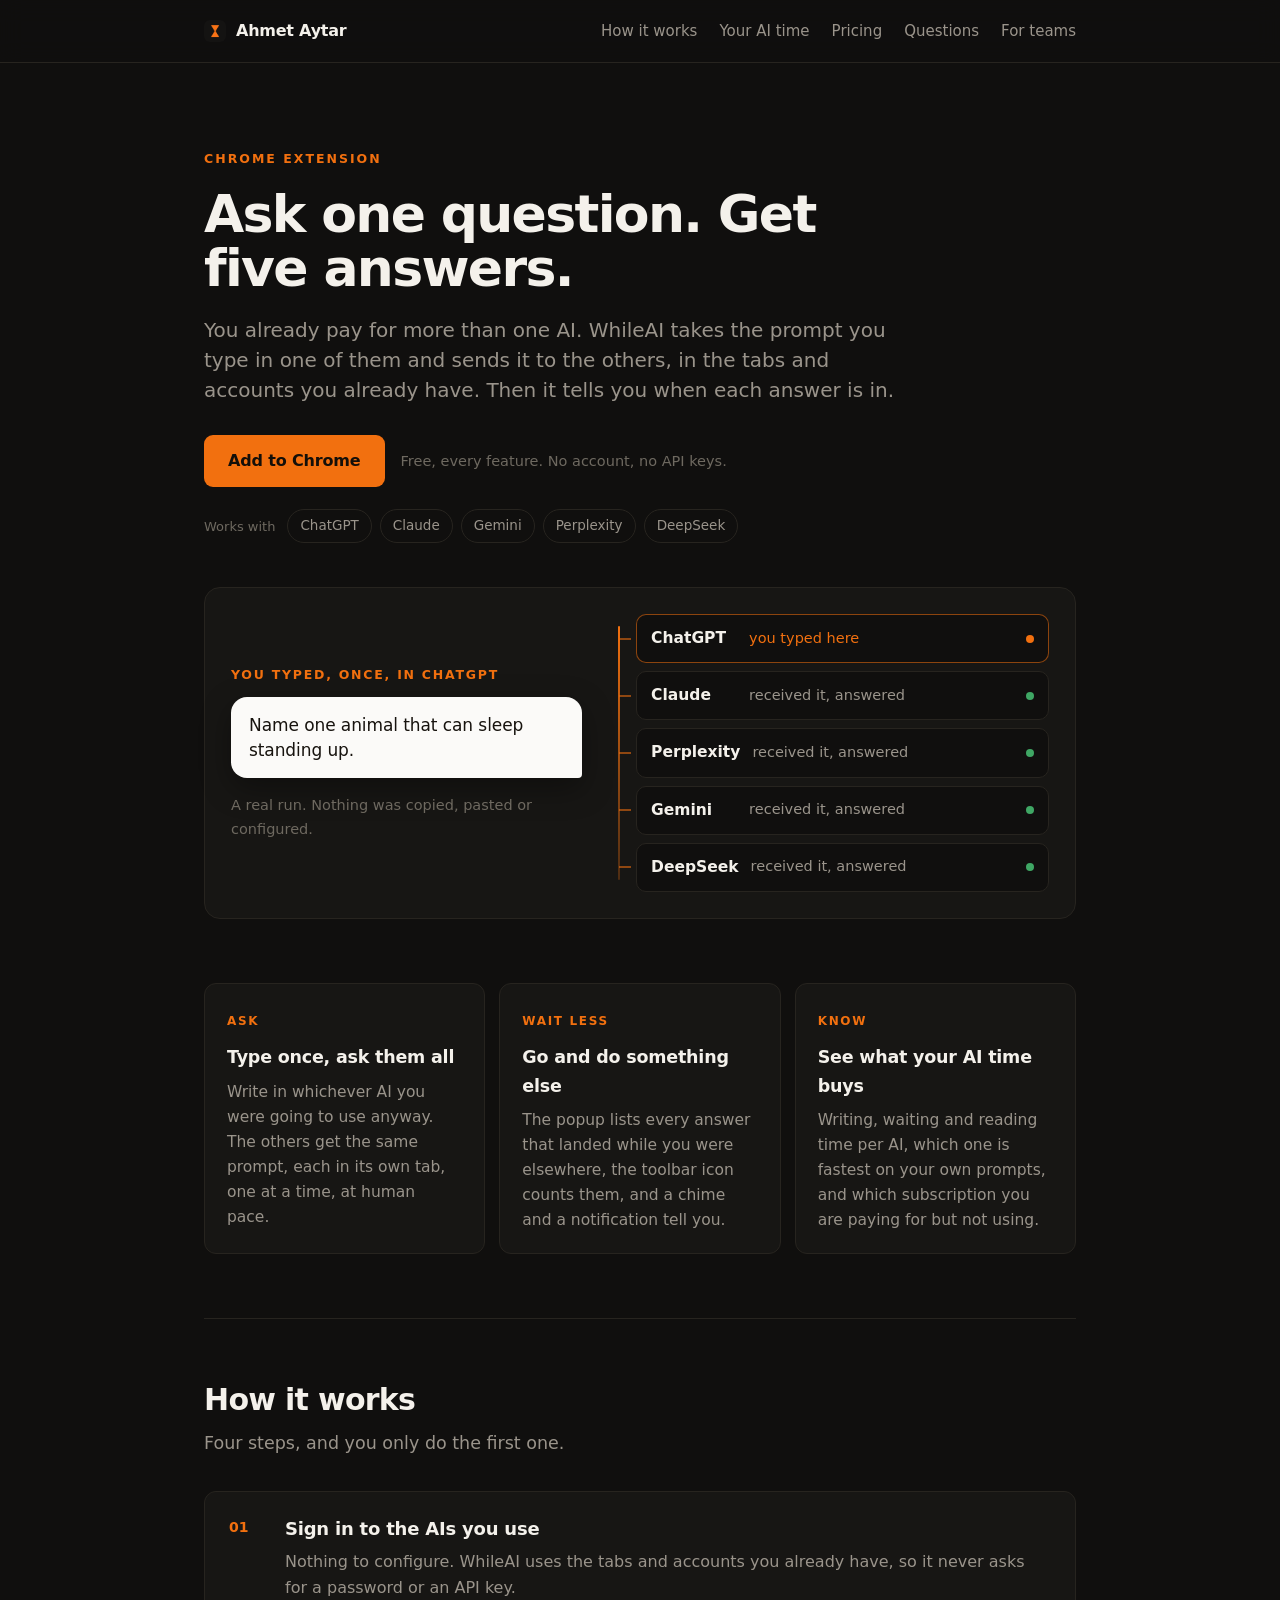
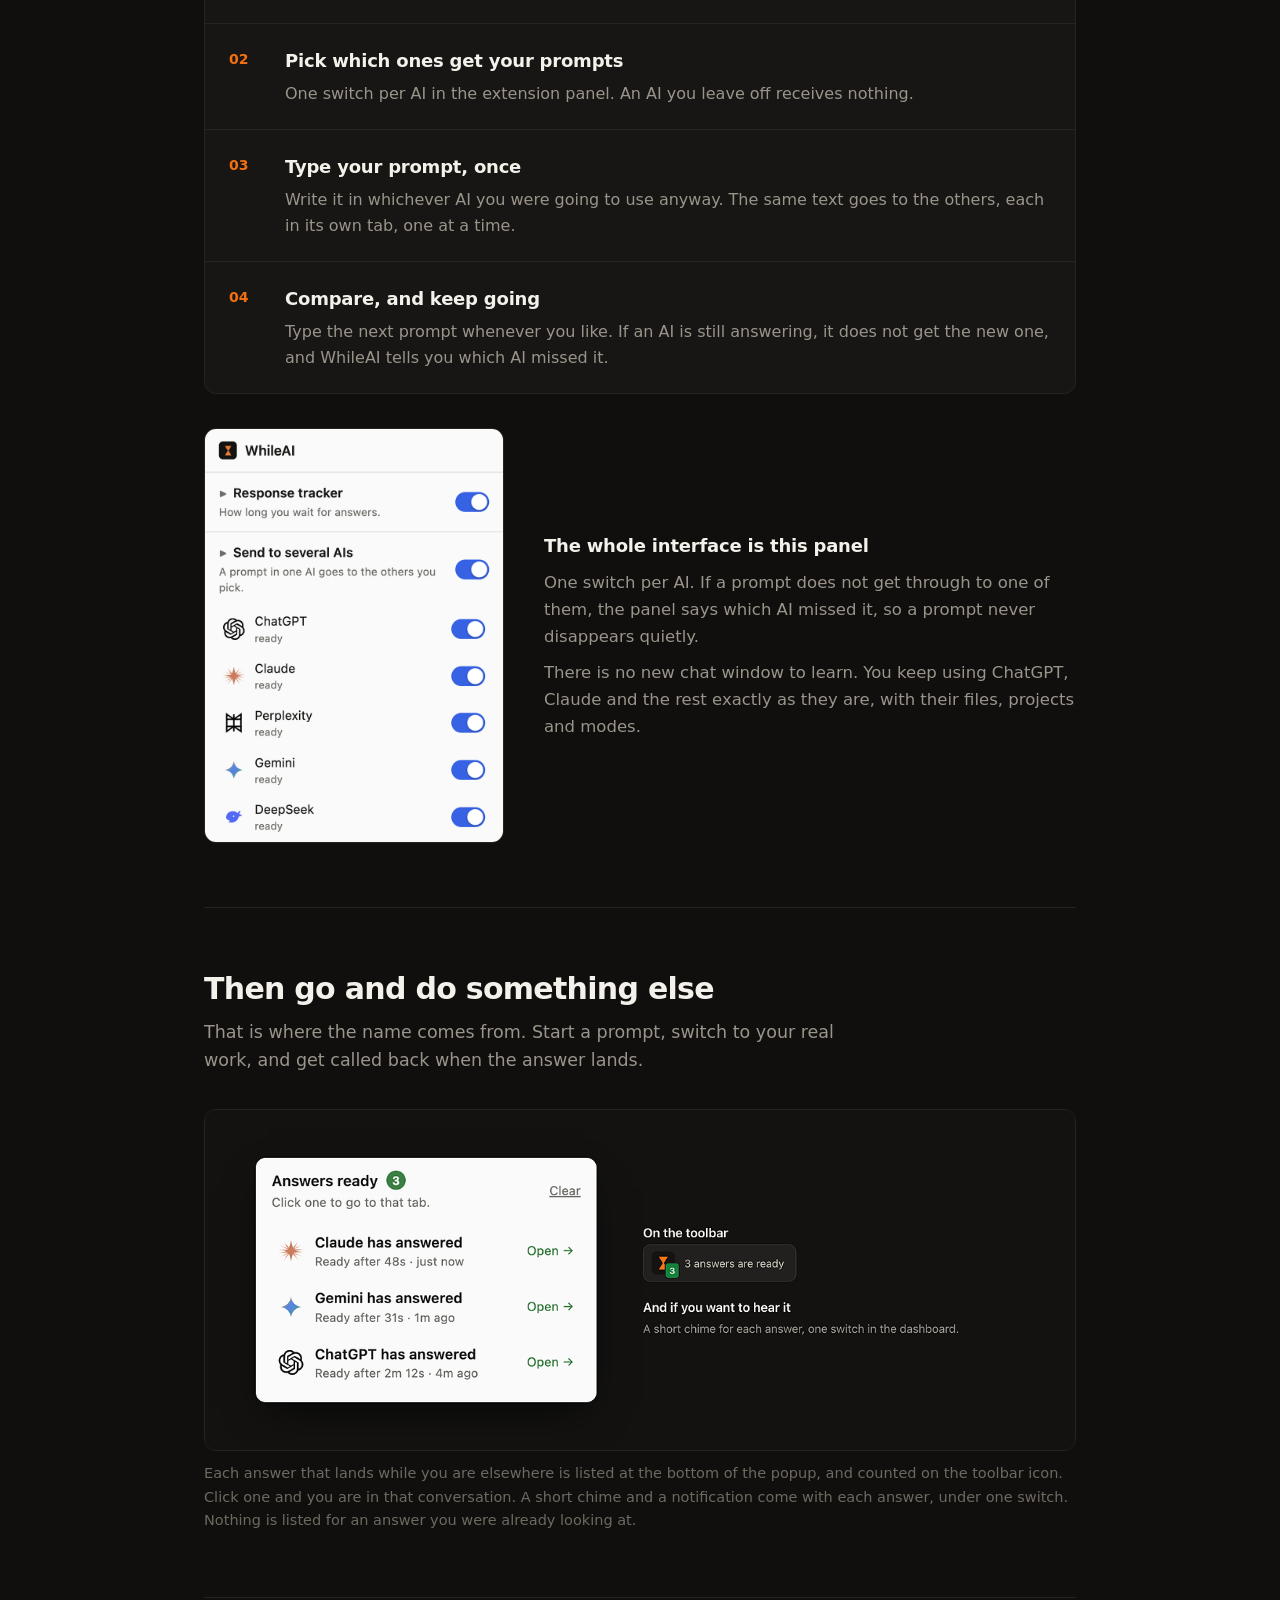
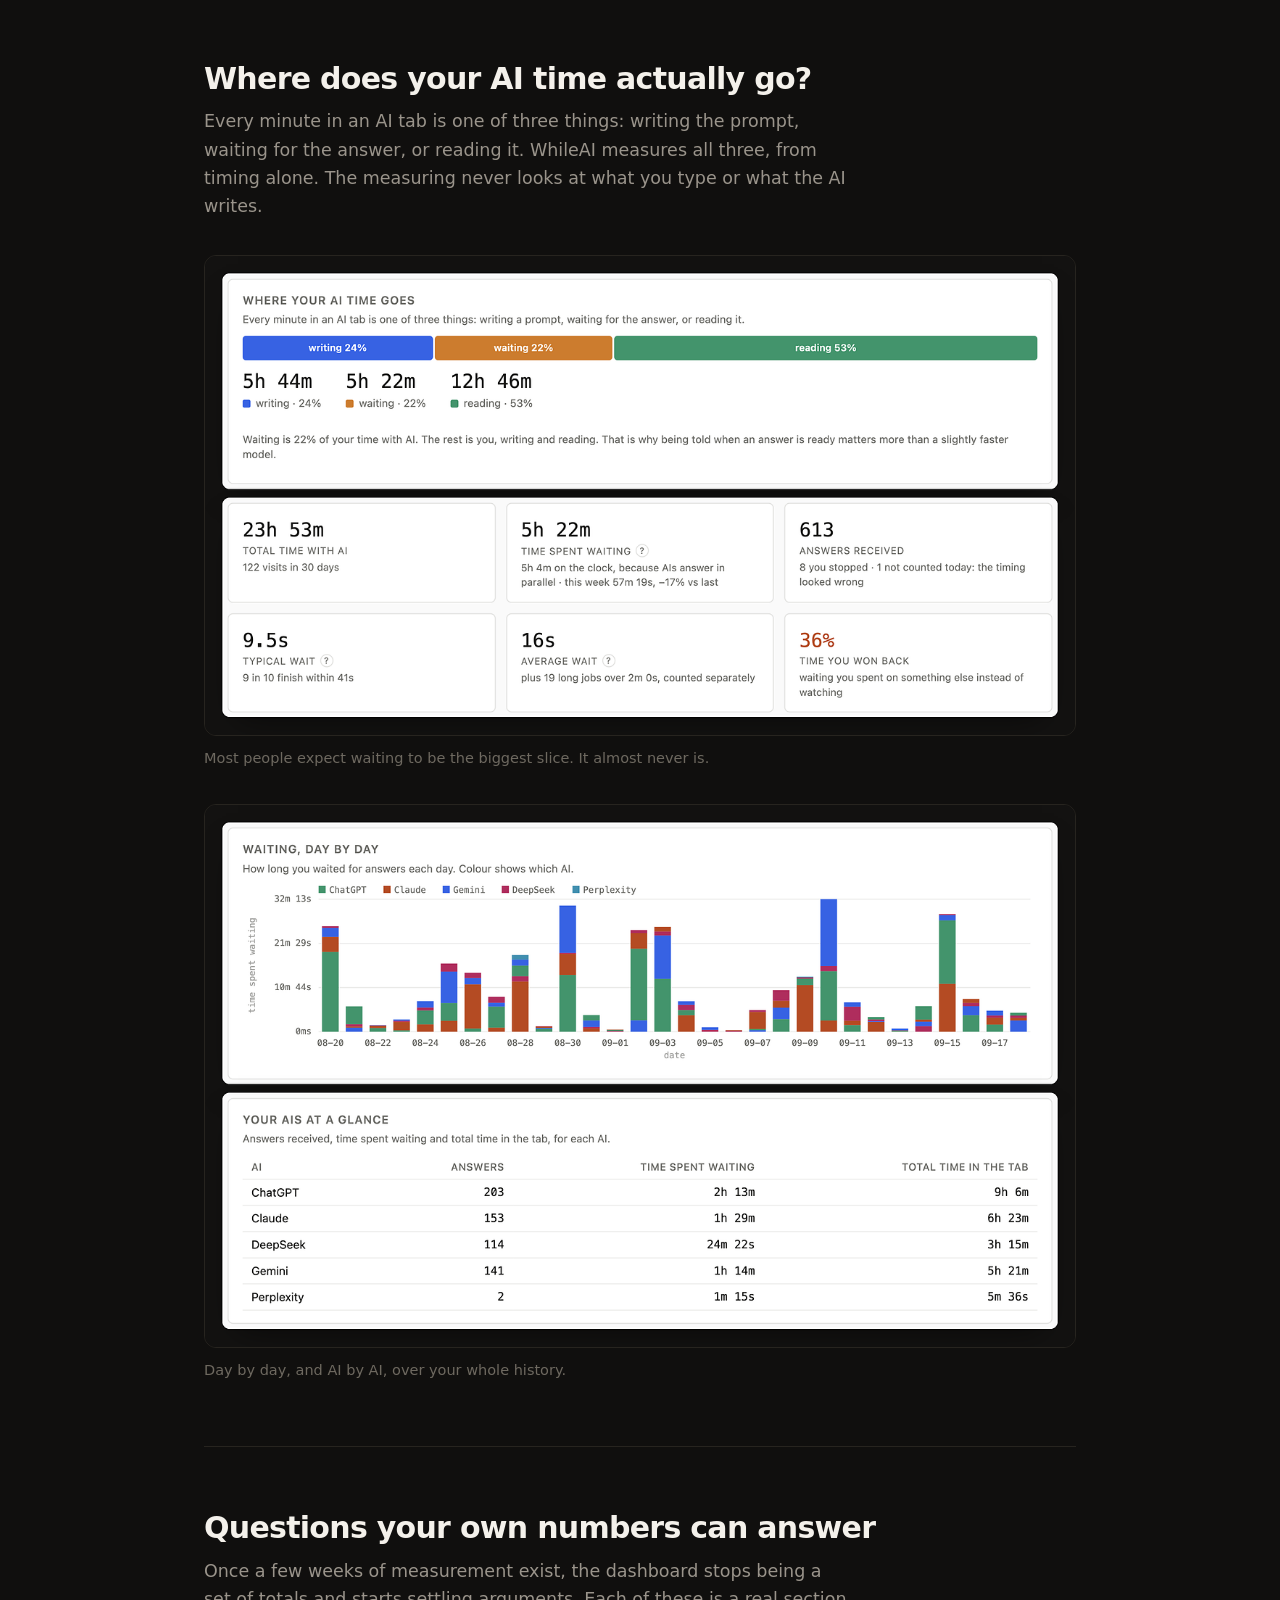
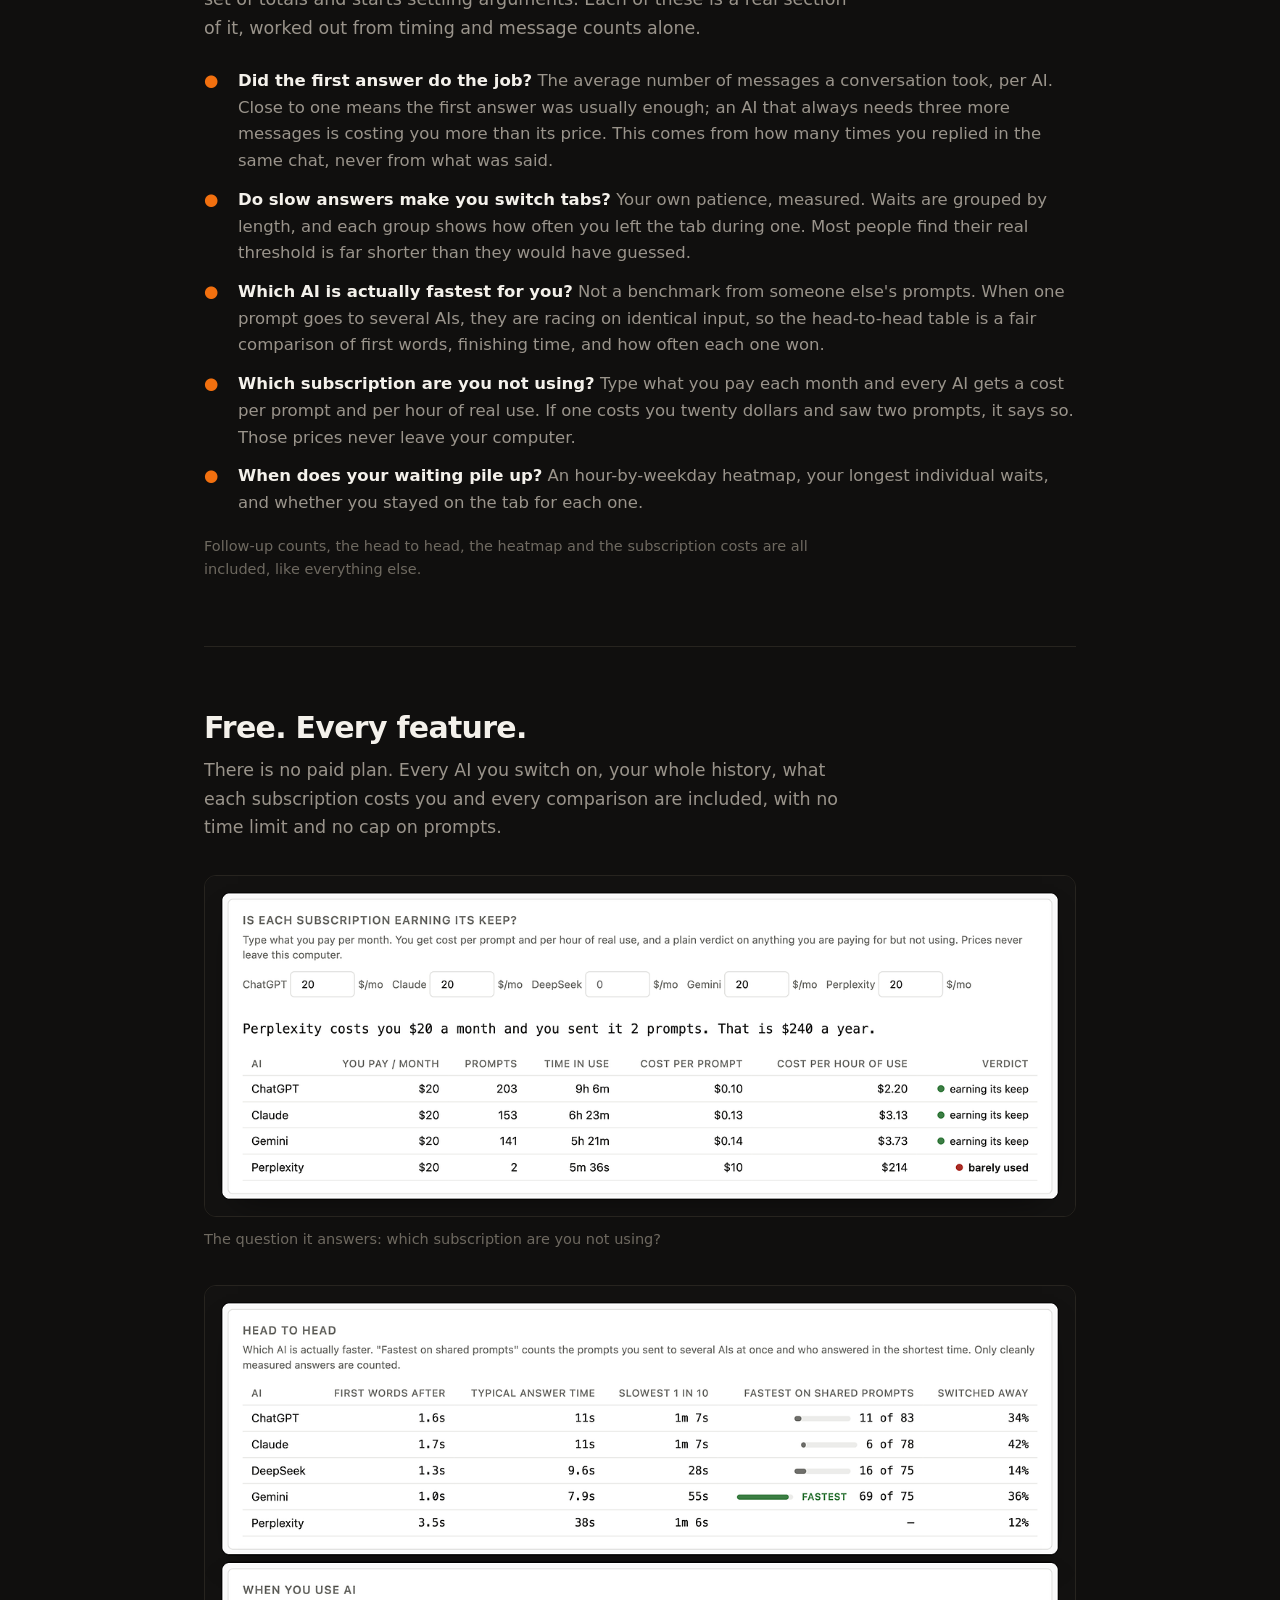
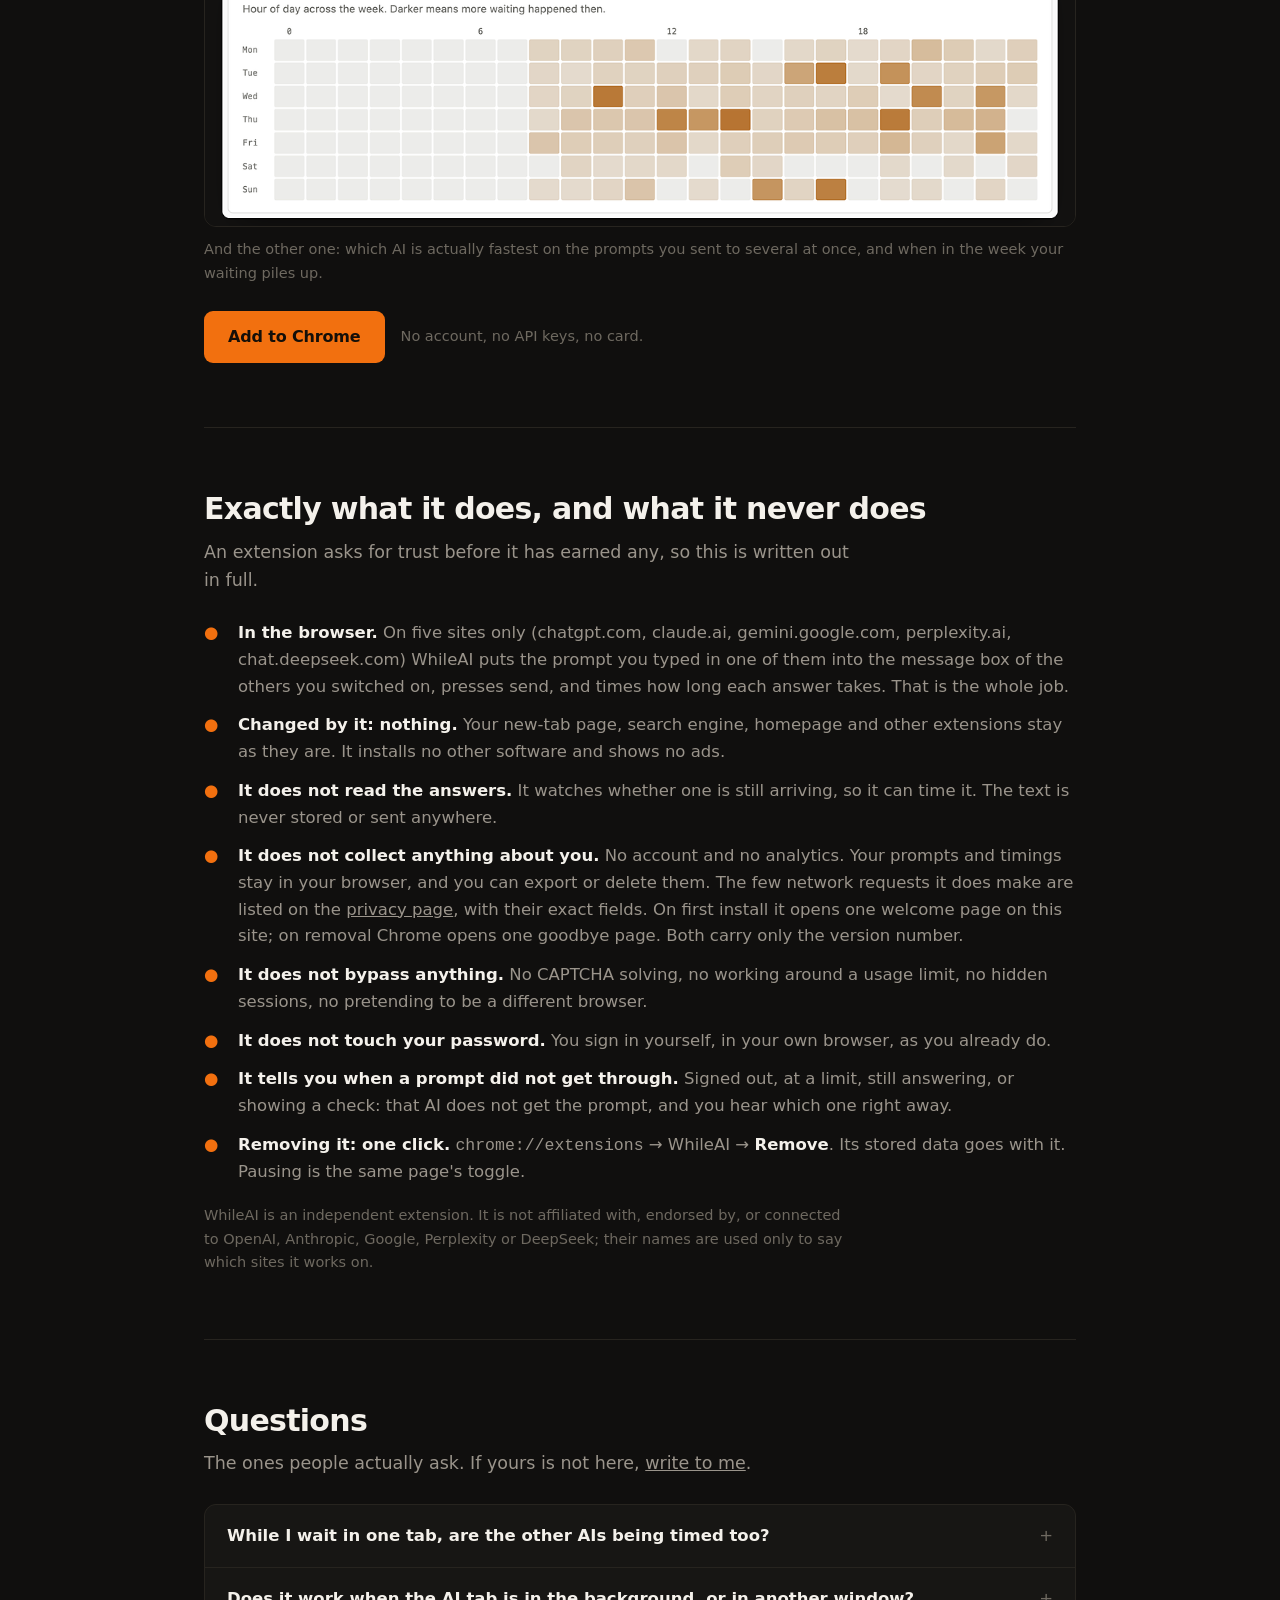
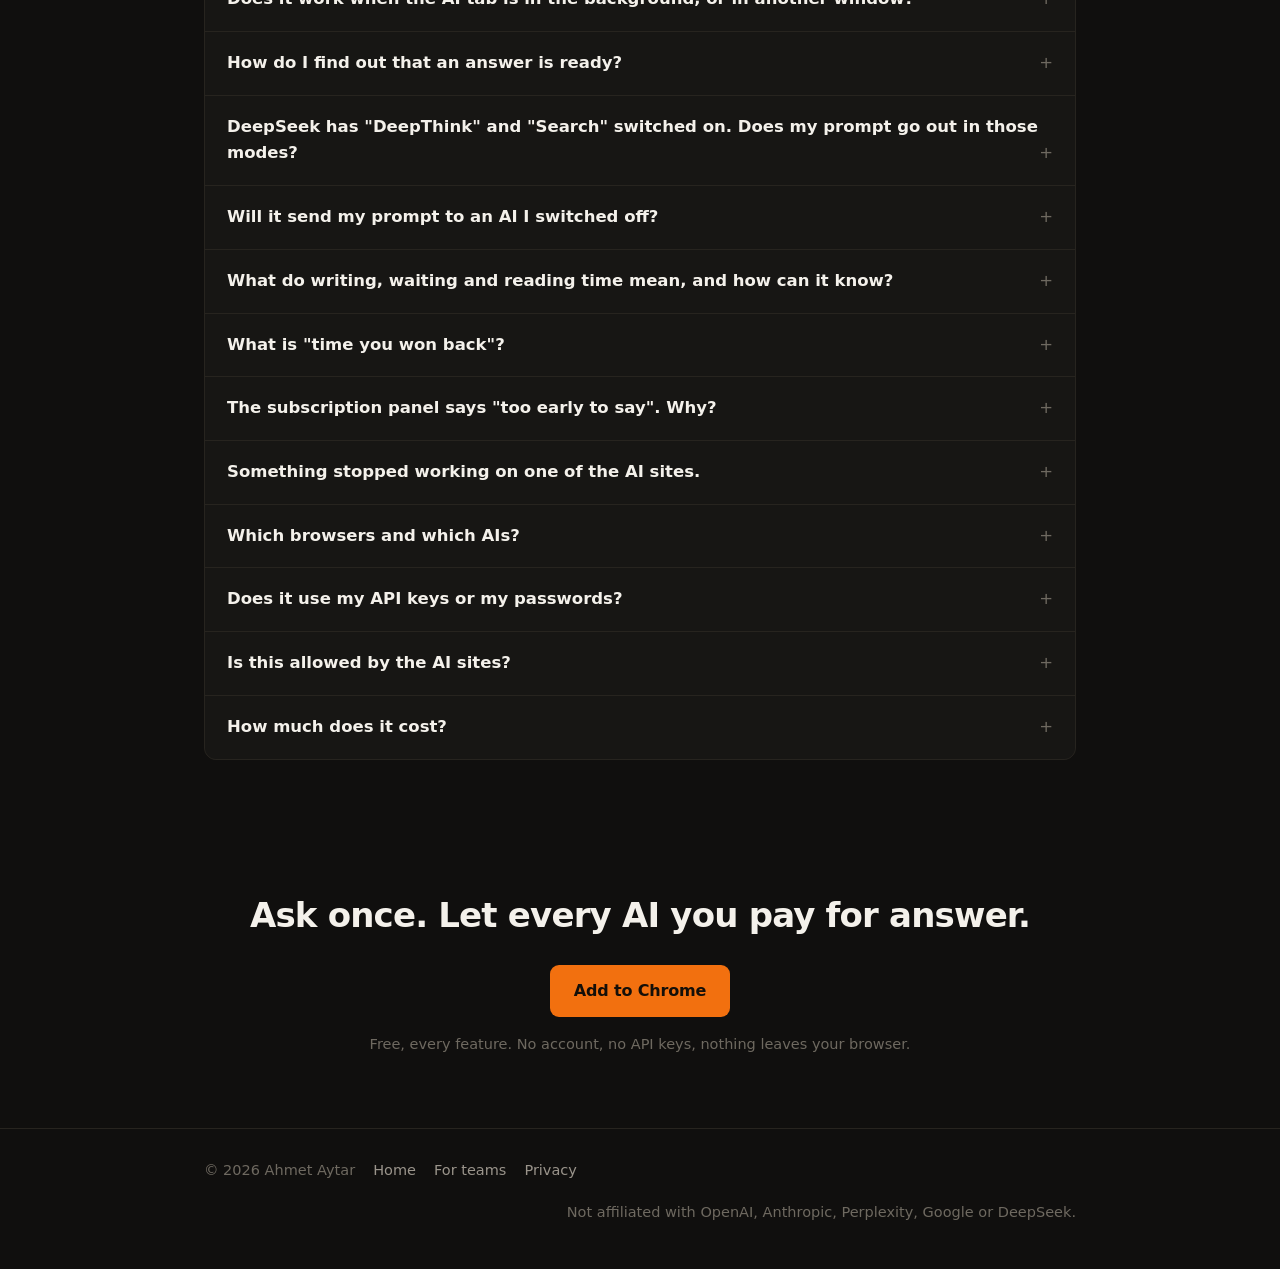
==== commit ae01129a: "feat(whileai): teams reachable from the site, no fixed teams price, panel image without Pro Co-Autho" ====
--- a/whileai/index.html
+++ b/whileai/index.html
@@ -19,7 +19,7 @@
 
 <header class="top"><div class="wrap">
   <a class="brand" href="/"><img src="img/icon.png" alt="">Ahmet Aytar</a>
-  <nav><a href="#how">How it works</a><a href="#time">Your AI time</a><a href="#pricing">Pricing</a><a href="#install">Installing</a><a href="#help">Questions</a></nav>
+  <nav><a href="#how">How it works</a><a href="#time">Your AI time</a><a href="#pricing">Pricing</a><a href="#help">Questions</a><a href="teams/">For teams</a></nav>
 </div></header>
 
 <div class="wrap">
@@ -95,7 +95,7 @@
 
   <div class="panelrow">
     <figure class="panelshot">
-      <img src="img/panel.png" alt="The WhileAI panel showing ChatGPT, Claude, Perplexity, Gemini and DeepSeek, each marked ready with its own toggle." width="760" height="1115">
+      <img src="img/panel.png" alt="The WhileAI panel showing ChatGPT, Claude, Perplexity, Gemini and DeepSeek, each marked ready with its own toggle." width="760" height="1054">
     </figure>
     <div class="panelcopy">
       <h3>The whole interface is this panel</h3>
@@ -287,6 +287,7 @@
 <footer><div class="wrap">
   <span>&copy; 2026 Ahmet Aytar</span>
   <a href="/">Home</a>
+  <a href="teams/">For teams</a>
   <a href="privacy/">Privacy</a>
   <span class="spacer">Not affiliated with OpenAI, Anthropic, Perplexity, Google or DeepSeek.</span>
 </div></footer>
